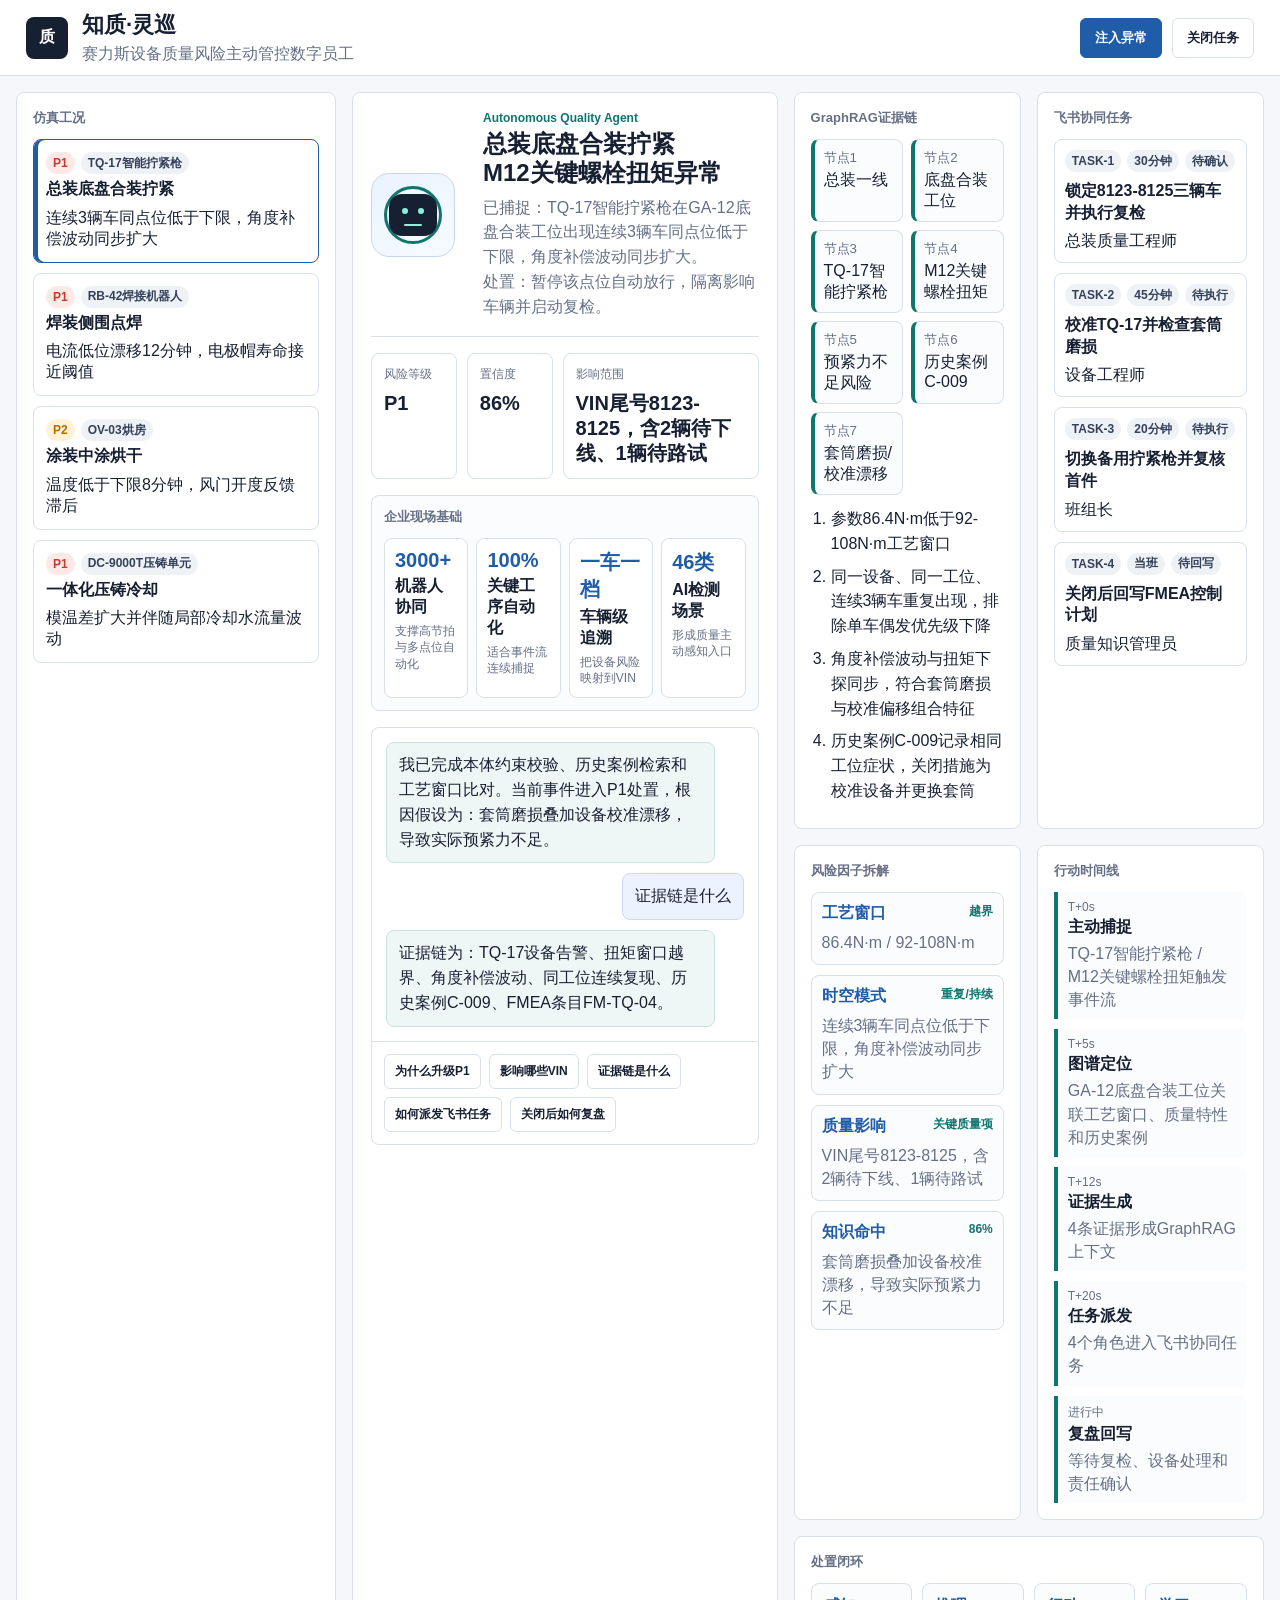
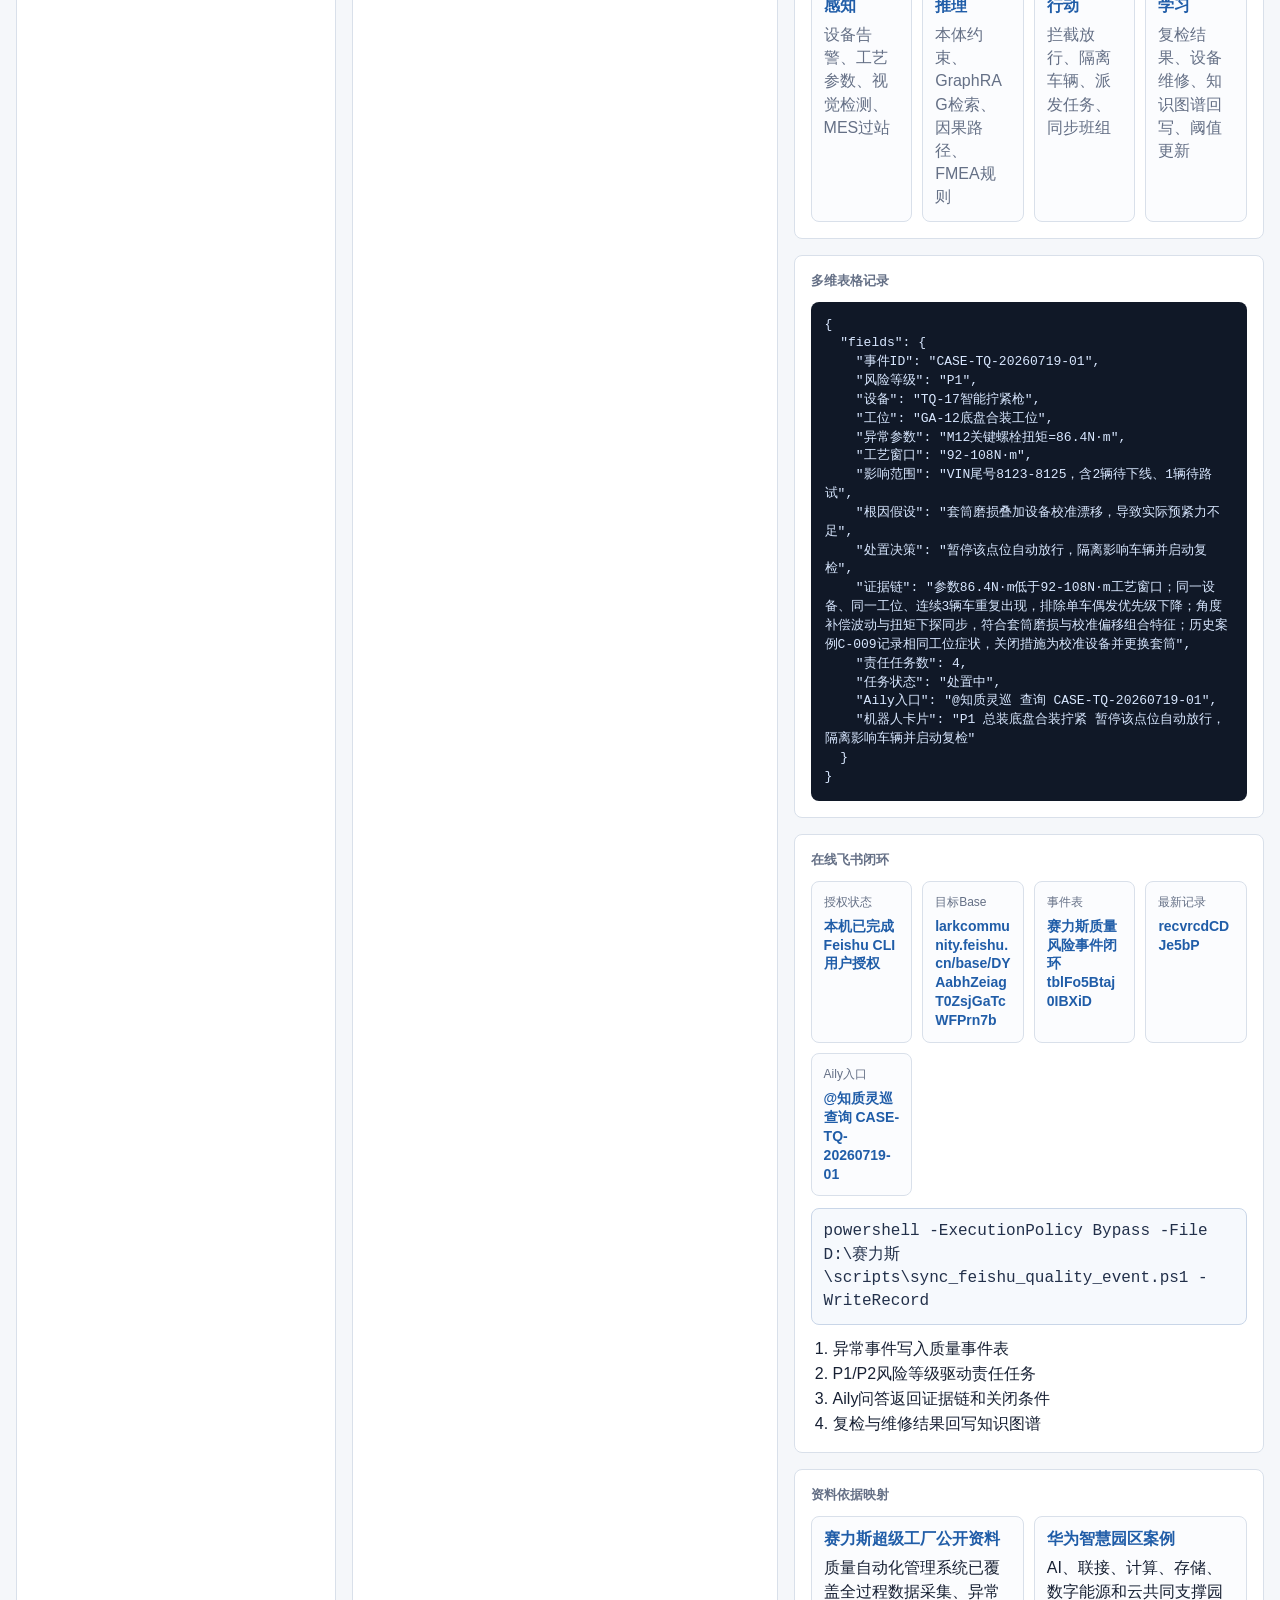
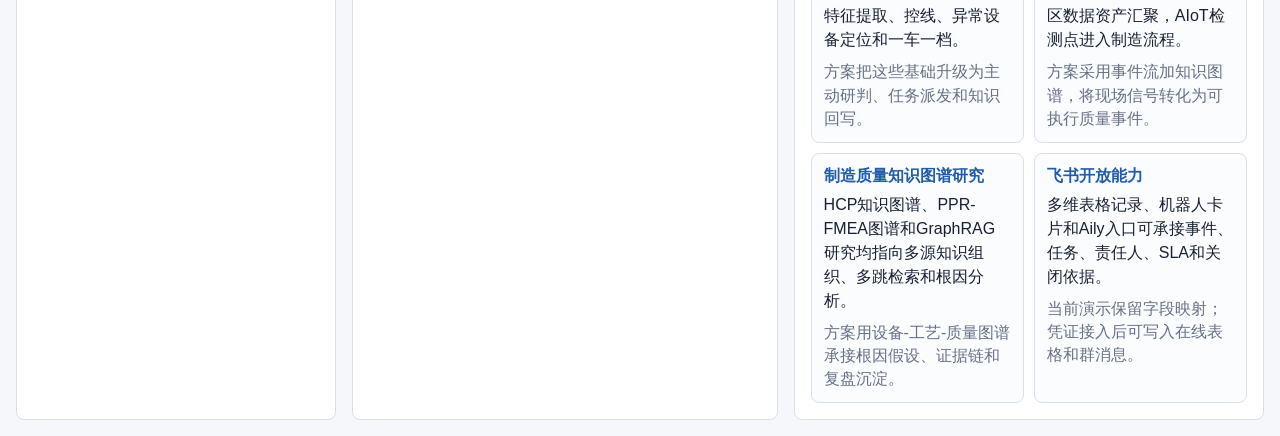
==== app/index.html @ 4949ce9c "Add live Feishu quality event sync" ====
<!doctype html>
<html lang="zh-CN">
<head>
  <meta charset="utf-8" />
  <meta name="viewport" content="width=device-width, initial-scale=1" />
  <title>知质·灵巡｜赛力斯质量风险主动管控工作台</title>
  <link rel="stylesheet" href="styles.css" />
</head>
<body>
  <header class="topbar">
    <div class="brand">
      <div class="mark">质</div>
      <div>
        <h1>知质·灵巡</h1>
        <p>赛力斯设备质量风险主动管控数字员工</p>
      </div>
    </div>
    <div class="top-actions">
      <button id="injectBtn" class="primary">注入异常</button>
      <button id="resolveBtn">关闭任务</button>
    </div>
  </header>

  <main class="workspace">
    <aside class="rail">
      <div class="section-title">仿真工况</div>
      <div id="scenarioList" class="scenario-list"></div>
    </aside>

    <section class="hero-panel">
      <div class="employee-card">
        <div class="avatar" aria-hidden="true">
          <div class="avatar-ring"></div>
          <div class="avatar-face">
            <span></span><span></span>
            <i></i>
          </div>
        </div>
        <div>
          <div class="eyebrow">Autonomous Quality Agent</div>
          <h2 id="caseTitle"></h2>
          <p id="caseSummary"></p>
        </div>
      </div>

      <div class="status-grid">
        <article>
          <span>风险等级</span>
          <strong id="riskLevel"></strong>
        </article>
        <article>
          <span>置信度</span>
          <strong id="confidence"></strong>
        </article>
        <article>
          <span>影响范围</span>
          <strong id="scope"></strong>
        </article>
      </div>

      <div class="factory-context">
        <div class="section-title">企业现场基础</div>
        <div id="factoryFacts" class="metric-strip"></div>
      </div>

      <div class="chat-panel">
        <div id="dialogue" class="dialogue"></div>
        <div id="quickQuestions" class="quick-questions"></div>
      </div>
    </section>

    <section class="analysis-grid">
      <div class="panel">
        <div class="section-title">GraphRAG证据链</div>
        <div id="kgPath" class="kg-path"></div>
        <ol id="evidenceList" class="evidence-list"></ol>
      </div>

      <div class="panel">
        <div class="section-title">飞书协同任务</div>
        <div id="taskBoard" class="task-board"></div>
      </div>

      <div class="panel">
        <div class="section-title">风险因子拆解</div>
        <div id="riskFactors" class="factor-grid"></div>
      </div>

      <div class="panel">
        <div class="section-title">行动时间线</div>
        <div id="actionTimeline" class="timeline"></div>
      </div>

      <div class="panel wide">
        <div class="section-title">处置闭环</div>
        <div class="loop">
          <div><b>感知</b><span>设备告警、工艺参数、视觉检测、MES过站</span></div>
          <div><b>推理</b><span>本体约束、GraphRAG检索、因果路径、FMEA规则</span></div>
          <div><b>行动</b><span>拦截放行、隔离车辆、派发任务、同步班组</span></div>
          <div><b>学习</b><span>复检结果、设备维修、知识图谱回写、阈值更新</span></div>
        </div>
      </div>

      <div class="panel wide">
        <div class="section-title">多维表格记录</div>
        <pre id="bitableRecord"></pre>
      </div>

      <div class="panel wide">
        <div class="section-title">在线飞书闭环</div>
        <div id="feishuLive" class="feishu-live"></div>
      </div>

      <div class="panel wide">
        <div class="section-title">资料依据映射</div>
        <div id="sourceSupport" class="source-support"></div>
      </div>
    </section>
  </main>

  <script src="app.js"></script>
</body>
</html>
---- app/styles.css ----
:root {
  color-scheme: light;
  --bg: #f5f7fa;
  --ink: #172033;
  --muted: #657086;
  --line: #d9e0ea;
  --panel: #ffffff;
  --red: #c73a31;
  --amber: #b66b00;
  --green: #197a50;
  --blue: #205da8;
  --teal: #0f766e;
}

* { box-sizing: border-box; }
html, body { overflow-x: hidden; }
body {
  margin: 0;
  font-family: "Microsoft YaHei", "Segoe UI", Arial, sans-serif;
  background: var(--bg);
  color: var(--ink);
}

.topbar {
  height: 76px;
  display: flex;
  align-items: center;
  justify-content: space-between;
  padding: 0 26px;
  background: #ffffff;
  border-bottom: 1px solid var(--line);
}

.brand { display: flex; align-items: center; gap: 14px; }
.mark {
  width: 42px; height: 42px; border-radius: 8px;
  display: grid; place-items: center;
  background: var(--ink); color: #fff; font-weight: 800;
}
h1, h2, p { margin: 0; }
h1, h2, strong, p, span, pre { overflow-wrap: anywhere; }
h1 { font-size: 22px; }
.brand p { color: var(--muted); margin-top: 4px; }
.top-actions { display: flex; gap: 10px; }
button {
  border: 1px solid var(--line);
  background: #fff;
  color: var(--ink);
  border-radius: 6px;
  padding: 10px 14px;
  cursor: pointer;
  font-weight: 700;
}
button.primary { background: var(--blue); color: #fff; border-color: var(--blue); }

.workspace {
  min-width: 0;
  min-height: calc(100vh - 76px);
  display: grid;
  grid-template-columns: 320px minmax(420px, 0.95fr) minmax(440px, 1.05fr);
  gap: 16px;
  padding: 16px;
}

.rail, .hero-panel, .panel {
  min-width: 0;
  background: var(--panel);
  border: 1px solid var(--line);
  border-radius: 8px;
}
.rail { padding: 16px; overflow: auto; }
.section-title {
  font-size: 13px;
  color: var(--muted);
  letter-spacing: 0;
  font-weight: 800;
  margin-bottom: 12px;
}

.scenario-list { display: grid; gap: 10px; }
.scenario {
  border: 1px solid var(--line);
  border-radius: 8px;
  padding: 12px;
  background: #fff;
  cursor: pointer;
}
.scenario.active { border-color: var(--blue); box-shadow: inset 4px 0 0 var(--blue); }
.scenario strong { display: block; margin: 4px 0 8px; line-height: 1.35; }
.meta { display: flex; gap: 6px; flex-wrap: wrap; }
.tag {
  display: inline-flex; align-items: center; min-height: 22px;
  padding: 2px 7px; border-radius: 999px;
  background: #eef2f7; color: #34415a; font-size: 12px; font-weight: 700;
}
.tag.P1 { background: #ffe9e6; color: var(--red); }
.tag.P2 { background: #fff2d8; color: var(--amber); }
.tag.P3 { background: #e7f5ef; color: var(--green); }

.hero-panel { padding: 18px; display: flex; flex-direction: column; gap: 16px; }
.employee-card {
  display: grid;
  grid-template-columns: 96px 1fr;
  gap: 16px;
  align-items: center;
  padding-bottom: 16px;
  border-bottom: 1px solid var(--line);
}
.avatar {
  width: 84px; height: 84px; border-radius: 18px;
  background: linear-gradient(145deg, #e9f3ff, #f7fbff);
  display: grid; place-items: center; position: relative;
  border: 1px solid #c6d7ed;
}
.avatar-ring {
  position: absolute; width: 58px; height: 58px;
  border: 3px solid var(--teal); border-radius: 50%;
}
.avatar-face {
  width: 48px; height: 42px; border-radius: 13px;
  background: var(--ink); position: relative;
}
.avatar-face span {
  position: absolute; top: 14px; width: 6px; height: 6px;
  background: #8ff1dd; border-radius: 50%;
}
.avatar-face span:first-child { left: 13px; }
.avatar-face span:nth-child(2) { right: 13px; }
.avatar-face i {
  position: absolute; left: 15px; right: 15px; bottom: 10px;
  height: 2px; background: #8ff1dd; border-radius: 999px;
}
.eyebrow { color: var(--teal); font-weight: 800; font-size: 12px; margin-bottom: 5px; }
.employee-card h2 { font-size: 24px; line-height: 1.2; margin-bottom: 8px; }
#caseTitle span { display: block; }
#caseSummary span { display: block; }
.employee-card p { color: var(--muted); line-height: 1.55; }

.status-grid { display: grid; grid-template-columns: 0.7fr 0.7fr 1.6fr; gap: 10px; }
.status-grid article {
  border: 1px solid var(--line); border-radius: 8px; padding: 12px;
  min-height: 78px;
}
.status-grid span { display: block; color: var(--muted); font-size: 12px; margin-bottom: 8px; }
.status-grid strong { font-size: 20px; line-height: 1.25; }

.factory-context { border: 1px solid var(--line); border-radius: 8px; padding: 12px; background: #fbfcfe; }
.metric-strip { display: grid; grid-template-columns: repeat(4, 1fr); gap: 8px; }
.metric-strip article { border: 1px solid var(--line); border-radius: 8px; padding: 10px; background: #fff; min-height: 92px; }
.metric-strip strong { display: block; font-size: 20px; color: var(--blue); margin-bottom: 4px; }
.metric-strip span { display: block; font-weight: 800; margin-bottom: 5px; }
.metric-strip p { color: var(--muted); line-height: 1.4; font-size: 12px; }

.chat-panel { border: 1px solid var(--line); border-radius: 8px; min-height: 320px; display: flex; flex-direction: column; }
.dialogue { padding: 14px; display: grid; gap: 10px; overflow: auto; flex: 1; align-content: start; }
.bubble { max-width: 92%; padding: 10px 12px; border-radius: 8px; line-height: 1.55; }
.bubble.agent { background: #eef7f5; border: 1px solid #c9e4de; }
.bubble.user { background: #edf2ff; border: 1px solid #ccd8ff; justify-self: end; }
.quick-questions { display: flex; gap: 8px; flex-wrap: wrap; padding: 12px; border-top: 1px solid var(--line); }
.quick-questions button { padding: 8px 10px; font-size: 12px; }

.analysis-grid { display: grid; grid-template-columns: 1fr 1fr; gap: 16px; overflow: auto; }
.panel { padding: 16px; min-height: 220px; }
.panel.wide { grid-column: span 2; min-height: 160px; }
.kg-path { display: grid; grid-template-columns: repeat(2, minmax(0, 1fr)); gap: 8px; margin-bottom: 12px; }
.node { border: 1px solid var(--line); border-left: 4px solid var(--teal); border-radius: 8px; padding: 9px; background: #fbfcfe; }
.node small { display: block; color: var(--muted); margin-bottom: 3px; }
.evidence-list { padding-left: 20px; line-height: 1.55; margin: 0; }
.evidence-list li { margin-bottom: 8px; }
.task-board { display: grid; gap: 10px; }
.task {
  border: 1px solid var(--line); border-radius: 8px; padding: 10px;
  display: grid; gap: 8px;
}
.task strong { line-height: 1.35; }
.factor-grid { display: grid; gap: 10px; }
.factor-grid article { border: 1px solid var(--line); border-radius: 8px; padding: 10px; background: #fbfcfe; }
.factor-grid article div { display: flex; justify-content: space-between; gap: 8px; margin-bottom: 7px; }
.factor-grid b { color: var(--blue); }
.factor-grid span { color: var(--teal); font-weight: 800; font-size: 12px; white-space: nowrap; }
.factor-grid p { color: var(--muted); line-height: 1.45; }
.timeline { display: grid; gap: 10px; }
.timeline div { border-left: 4px solid var(--teal); padding: 8px 10px; background: #fbfcfe; border-radius: 0 8px 8px 0; }
.timeline time { display: block; color: var(--muted); font-size: 12px; margin-bottom: 3px; }
.timeline strong { display: block; margin-bottom: 4px; }
.timeline span { color: var(--muted); line-height: 1.45; }
.source-support { display: grid; grid-template-columns: repeat(2, minmax(0, 1fr)); gap: 10px; }
.source-support article { border: 1px solid var(--line); border-radius: 8px; padding: 12px; background: #fbfcfe; }
.source-support strong { display: block; color: var(--blue); margin-bottom: 6px; }
.source-support p { color: var(--ink); line-height: 1.5; margin-bottom: 8px; }
.source-support span { color: var(--muted); line-height: 1.45; }
.feishu-live { display: grid; gap: 12px; }
.live-grid { display: grid; grid-template-columns: repeat(4, minmax(0, 1fr)); gap: 10px; }
.live-grid article { border: 1px solid var(--line); border-radius: 8px; padding: 12px; background: #fbfcfe; min-height: 86px; }
.live-grid span { display: block; color: var(--muted); font-size: 12px; margin-bottom: 6px; }
.live-grid strong { display: block; color: var(--blue); line-height: 1.35; font-size: 14px; }
.live-command {
  border: 1px solid #c9d6e8;
  background: #f6f9fd;
  color: #22304a;
  border-radius: 8px;
  padding: 11px 12px;
  font-family: Consolas, "Courier New", monospace;
  line-height: 1.45;
  overflow-wrap: anywhere;
}
.live-flow { margin: 0; padding-left: 22px; line-height: 1.55; }
.loop { display: grid; grid-template-columns: repeat(4, 1fr); gap: 10px; }
.loop div { border: 1px solid var(--line); border-radius: 8px; padding: 12px; background: #fbfcfe; }
.loop b { display: block; margin-bottom: 6px; color: var(--blue); }
.loop span { color: var(--muted); line-height: 1.45; }
pre {
  margin: 0; overflow: auto; white-space: pre-wrap;
  background: #101827; color: #d8e7ff; border-radius: 8px; padding: 14px;
  line-height: 1.45;
}

@media (max-width: 1180px) {
  .workspace { grid-template-columns: 280px 1fr; }
  .analysis-grid { grid-column: span 2; }
}
@media (max-width: 760px) {
  .topbar { height: auto; padding: 14px; align-items: flex-start; gap: 12px; flex-direction: column; }
  .brand, .top-actions, .workspace, .rail, .hero-panel, .analysis-grid, .panel, .scenario, .chat-panel { width: 100%; max-width: 100%; min-width: 0; }
  .top-actions { flex-wrap: wrap; }
  .workspace { min-height: auto; grid-template-columns: minmax(0, 1fr); padding: 10px; }
  .analysis-grid, .panel.wide { grid-column: auto; grid-template-columns: minmax(0, 1fr); }
  .employee-card { grid-template-columns: minmax(0, 1fr); align-items: start; }
  .employee-card h2 { font-size: 21px; line-height: 1.25; word-break: break-all; }
  .employee-card p, .scenario p, .scenario strong, .status-grid strong { word-break: break-all; }
  .avatar { width: 64px; height: 64px; }
  .avatar-ring { width: 46px; height: 46px; }
  .avatar-face { width: 38px; height: 34px; }
  .status-grid, .loop, .kg-path, .metric-strip, .source-support, .live-grid { grid-template-columns: minmax(0, 1fr); }
}
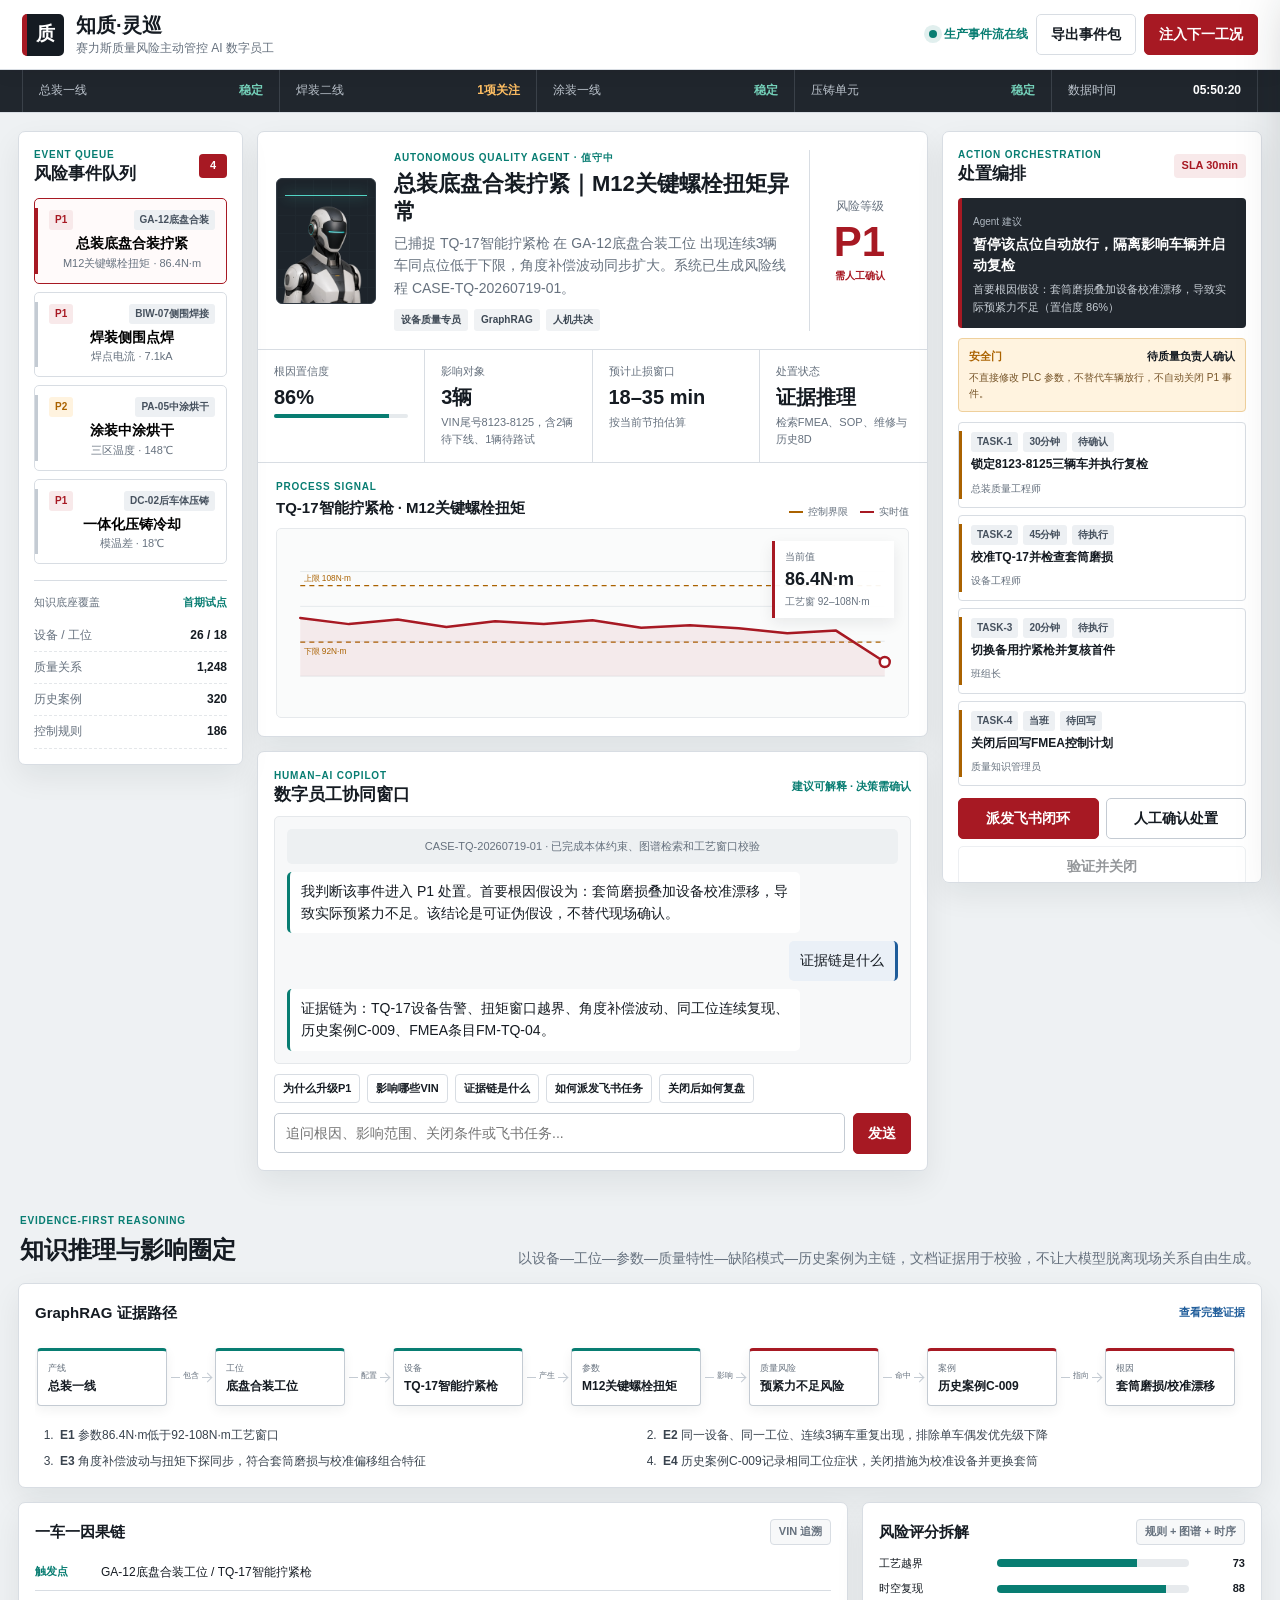
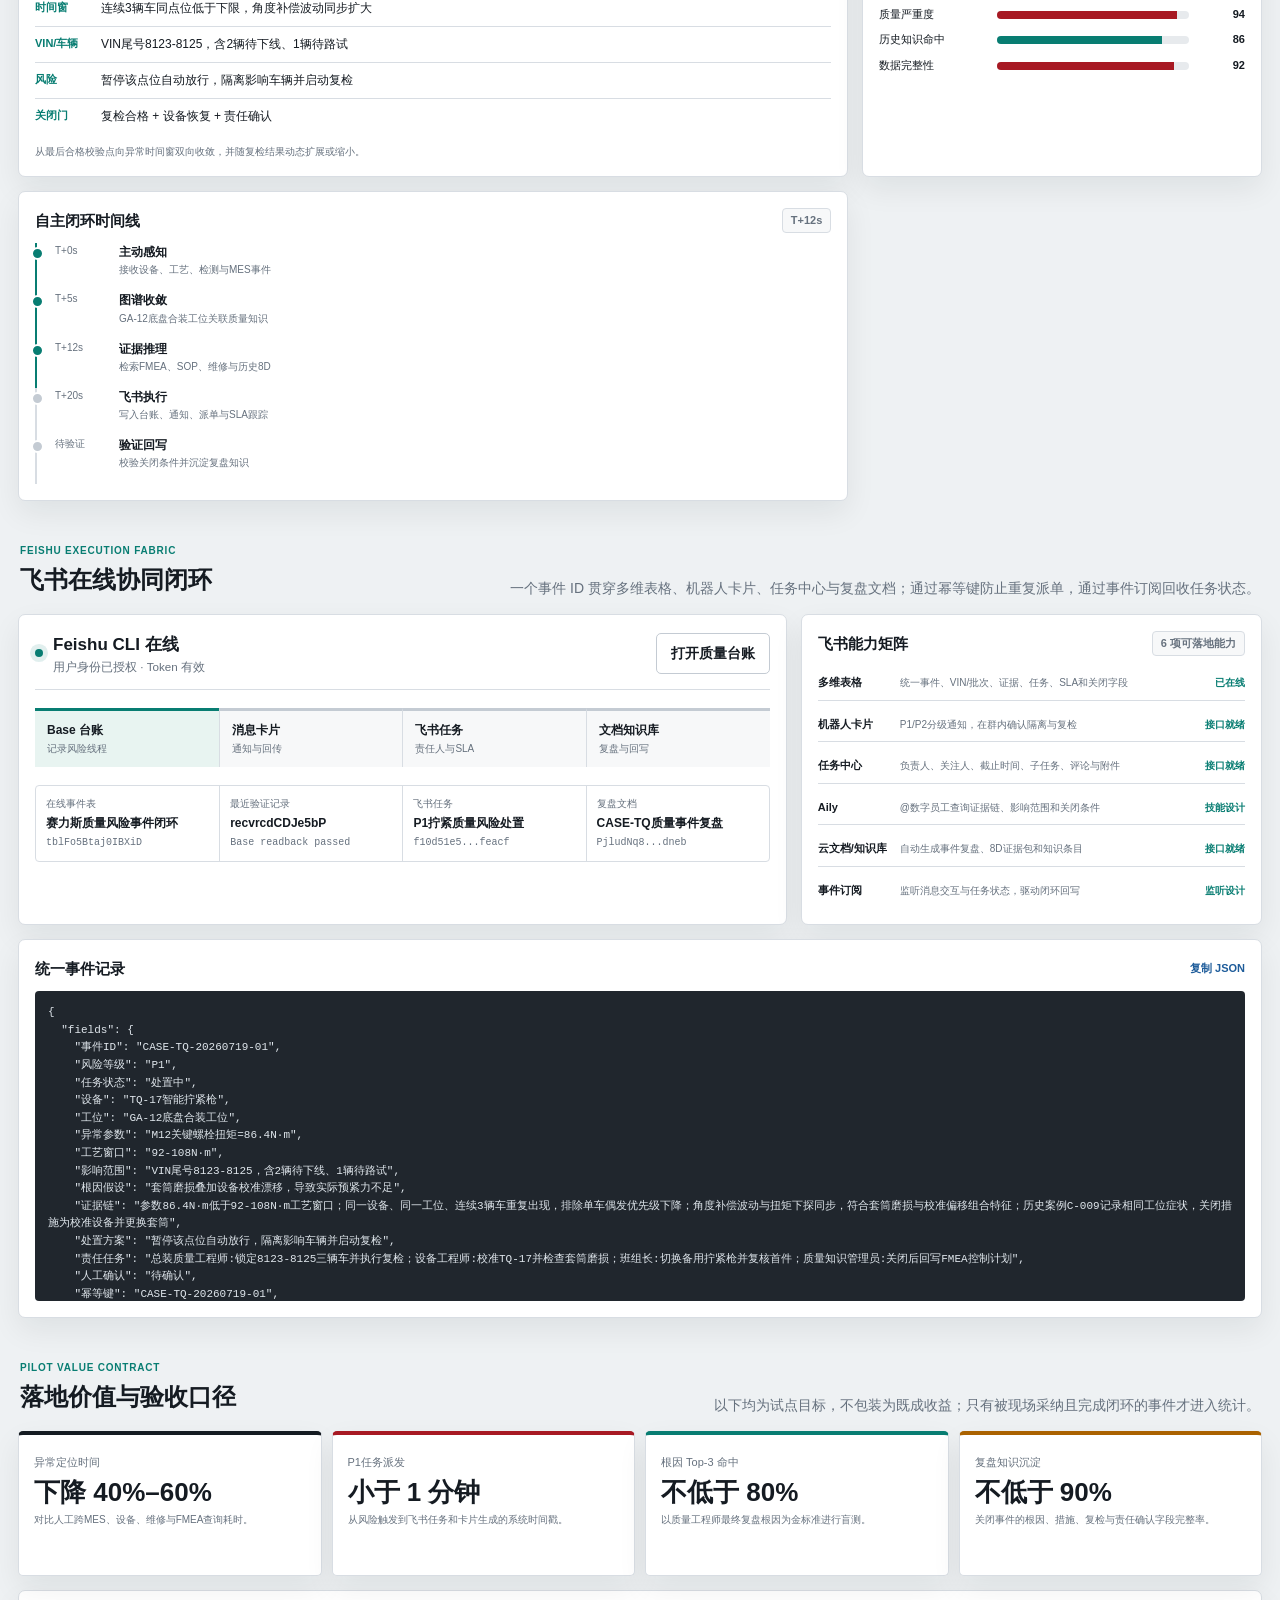
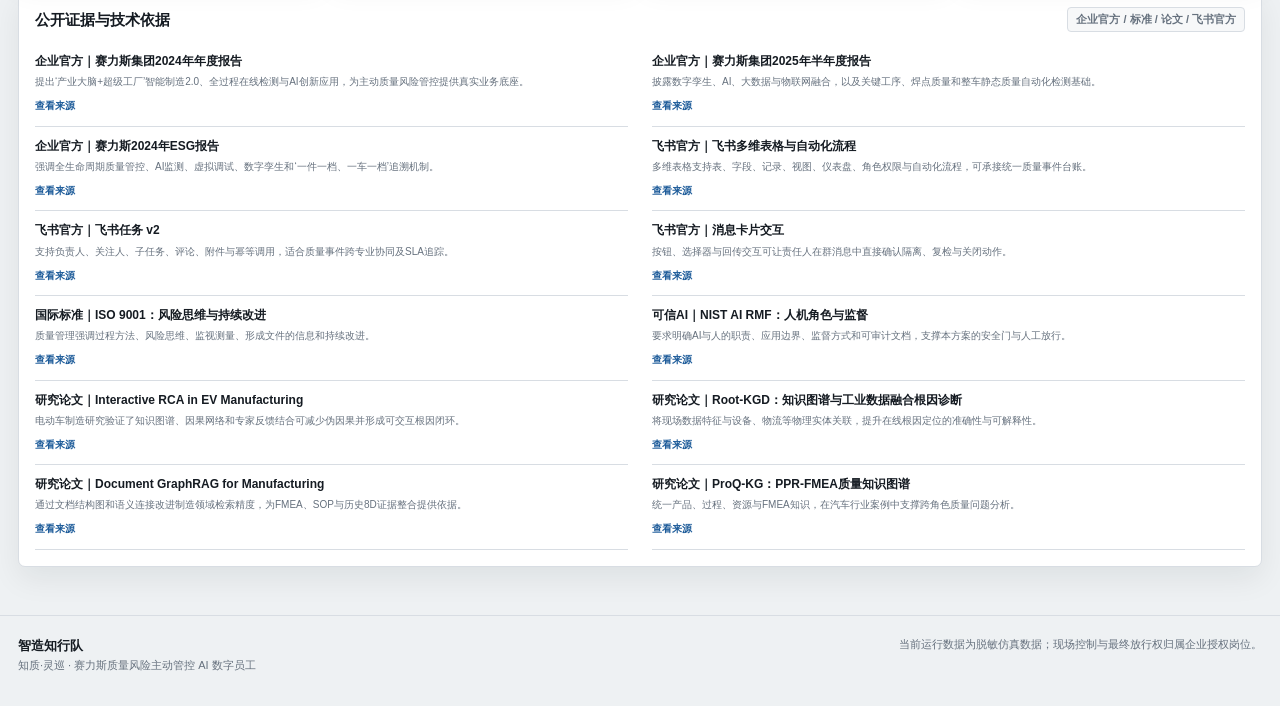
==== commit 72890c5e: "Build final-round quality command center" ====
--- a/app/index.html
+++ b/app/index.html
@@ -3,121 +3,220 @@
 <head>
   <meta charset="utf-8" />
   <meta name="viewport" content="width=device-width, initial-scale=1" />
-  <title>知质·灵巡｜赛力斯质量风险主动管控工作台</title>
+  <meta name="description" content="知质·灵巡，面向赛力斯超级工厂的质量风险主动管控AI数字员工。" />
+  <title>知质·灵巡｜赛力斯质量风险主动管控指挥台</title>
+  <link rel="icon" href="assets/quality-agent.png" />
   <link rel="stylesheet" href="styles.css" />
 </head>
 <body>
   <header class="topbar">
-    <div class="brand">
-      <div class="mark">质</div>
-      <div>
-        <h1>知质·灵巡</h1>
-        <p>赛力斯设备质量风险主动管控数字员工</p>
-      </div>
-    </div>
+    <a class="brand" href="#command" aria-label="返回实时管控">
+      <span class="brand-mark">质</span>
+      <span class="brand-copy">
+        <strong>知质·灵巡</strong>
+        <small>赛力斯质量风险主动管控 AI 数字员工</small>
+      </span>
+    </a>
+
+    <nav class="primary-nav" aria-label="工作台导航">
+      <button class="nav-item active" data-target="command">实时管控</button>
+      <button class="nav-item" data-target="reasoning">知识推理</button>
+      <button class="nav-item" data-target="collaboration">飞书协同</button>
+      <button class="nav-item" data-target="value">价值验证</button>
+    </nav>
+
     <div class="top-actions">
-      <button id="injectBtn" class="primary">注入异常</button>
-      <button id="resolveBtn">关闭任务</button>
+      <span class="system-live"><i></i>生产事件流在线</span>
+      <button id="exportBtn" class="ghost-btn">导出事件包</button>
+      <button id="injectBtn" class="primary-btn">注入下一工况</button>
     </div>
   </header>
 
-  <main class="workspace">
-    <aside class="rail">
-      <div class="section-title">仿真工况</div>
-      <div id="scenarioList" class="scenario-list"></div>
-    </aside>
-
-    <section class="hero-panel">
-      <div class="employee-card">
-        <div class="avatar" aria-hidden="true">
-          <div class="avatar-ring"></div>
-          <div class="avatar-face">
-            <span></span><span></span>
-            <i></i>
-          </div>
-        </div>
-        <div>
-          <div class="eyebrow">Autonomous Quality Agent</div>
-          <h2 id="caseTitle"></h2>
-          <p id="caseSummary"></p>
-        </div>
-      </div>
-
-      <div class="status-grid">
-        <article>
-          <span>风险等级</span>
-          <strong id="riskLevel"></strong>
-        </article>
-        <article>
-          <span>置信度</span>
-          <strong id="confidence"></strong>
-        </article>
-        <article>
-          <span>影响范围</span>
-          <strong id="scope"></strong>
-        </article>
-      </div>
-
-      <div class="factory-context">
-        <div class="section-title">企业现场基础</div>
-        <div id="factoryFacts" class="metric-strip"></div>
-      </div>
-
-      <div class="chat-panel">
-        <div id="dialogue" class="dialogue"></div>
-        <div id="quickQuestions" class="quick-questions"></div>
-      </div>
-    </section>
-
-    <section class="analysis-grid">
-      <div class="panel">
-        <div class="section-title">GraphRAG证据链</div>
-        <div id="kgPath" class="kg-path"></div>
-        <ol id="evidenceList" class="evidence-list"></ol>
-      </div>
-
-      <div class="panel">
-        <div class="section-title">飞书协同任务</div>
+  <section class="plant-strip" aria-label="工厂实时态势">
+    <div><span>总装一线</span><b class="normal">稳定</b></div>
+    <div><span>焊装二线</span><b class="watch">1项关注</b></div>
+    <div><span>涂装一线</span><b class="normal">稳定</b></div>
+    <div><span>压铸单元</span><b class="normal">稳定</b></div>
+    <div class="clock"><span>数据时间</span><b id="liveClock">--:--:--</b></div>
+  </section>
+
+  <main>
+    <section id="command" class="command-layout anchor-section">
+      <aside class="scenario-rail panel-shell">
+        <div class="panel-heading">
+          <div><span class="kicker">EVENT QUEUE</span><h2>风险事件队列</h2></div>
+          <span id="eventCount" class="count-badge">4</span>
+        </div>
+        <div id="scenarioList" class="scenario-list"></div>
+        <div class="coverage-block">
+          <div class="coverage-head"><span>知识底座覆盖</span><b>首期试点</b></div>
+          <div class="coverage-row"><span>设备 / 工位</span><strong>26 / 18</strong></div>
+          <div class="coverage-row"><span>质量关系</span><strong>1,248</strong></div>
+          <div class="coverage-row"><span>历史案例</span><strong>320</strong></div>
+          <div class="coverage-row"><span>控制规则</span><strong>186</strong></div>
+        </div>
+      </aside>
+
+      <section class="incident-column">
+        <article class="incident-focus panel-shell">
+          <div class="agent-identity">
+            <div class="agent-portrait">
+              <img src="assets/quality-agent.png" alt="知质·灵巡数字员工形象" />
+              <span class="agent-scan"></span>
+            </div>
+            <div class="agent-copy">
+              <span class="kicker">AUTONOMOUS QUALITY AGENT · 值守中</span>
+              <h1 id="caseTitle">质量风险研判中</h1>
+              <p id="caseSummary"></p>
+              <div class="identity-tags">
+                <span>设备质量专员</span><span>GraphRAG</span><span>人机共决</span>
+              </div>
+            </div>
+            <div id="riskSeal" class="risk-seal"><small>风险等级</small><b>P1</b><span>需人工确认</span></div>
+          </div>
+
+          <div class="incident-kpis">
+            <div><span>根因置信度</span><strong id="confidence">--</strong><i><em id="confidenceBar"></em></i></div>
+            <div><span>影响对象</span><strong id="scopeCount">--</strong><small id="scopeDetail"></small></div>
+            <div><span>预计止损窗口</span><strong id="containmentWindow">--</strong><small>按当前节拍估算</small></div>
+            <div><span>处置状态</span><strong id="phaseLabel">感知中</strong><small id="phaseDetail">等待事件编排</small></div>
+          </div>
+
+          <div class="signal-console">
+            <div class="signal-heading">
+              <div><span class="kicker">PROCESS SIGNAL</span><h3 id="signalTitle">工艺参数实时窗</h3></div>
+              <div class="legend"><span class="limit">控制界限</span><span class="actual">实时值</span></div>
+            </div>
+            <div class="chart-wrap">
+              <svg id="trendChart" viewBox="0 0 760 180" role="img" aria-label="工艺参数趋势图"></svg>
+              <div class="chart-value"><span>当前值</span><strong id="signalValue">--</strong><small id="signalRange">--</small></div>
+            </div>
+          </div>
+        </article>
+
+        <article class="conversation panel-shell">
+          <div class="panel-heading compact">
+            <div><span class="kicker">HUMAN–AI COPILOT</span><h2>数字员工协同窗口</h2></div>
+            <span class="trust-boundary">建议可解释 · 决策需确认</span>
+          </div>
+          <div id="dialogue" class="dialogue" aria-live="polite"></div>
+          <div id="quickQuestions" class="quick-questions"></div>
+          <form id="askForm" class="ask-form">
+            <input id="askInput" type="text" maxlength="120" placeholder="追问根因、影响范围、关闭条件或飞书任务..." aria-label="向数字员工提问" />
+            <button type="submit" class="primary-btn">发送</button>
+          </form>
+        </article>
+      </section>
+
+      <aside class="action-column panel-shell">
+        <div class="panel-heading">
+          <div><span class="kicker">ACTION ORCHESTRATION</span><h2>处置编排</h2></div>
+          <span id="slaBadge" class="sla-badge">SLA 30min</span>
+        </div>
+        <div class="decision-brief">
+          <span>Agent 建议</span>
+          <strong id="decisionText"></strong>
+          <p id="rootCauseText"></p>
+        </div>
+        <div class="approval-gate">
+          <div><span>安全门</span><b id="gateStatus">待质量负责人确认</b></div>
+          <p>不直接修改 PLC 参数，不替代车辆放行，不自动关闭 P1 事件。</p>
+        </div>
         <div id="taskBoard" class="task-board"></div>
-      </div>
-
-      <div class="panel">
-        <div class="section-title">风险因子拆解</div>
-        <div id="riskFactors" class="factor-grid"></div>
-      </div>
-
-      <div class="panel">
-        <div class="section-title">行动时间线</div>
-        <div id="actionTimeline" class="timeline"></div>
-      </div>
-
-      <div class="panel wide">
-        <div class="section-title">处置闭环</div>
-        <div class="loop">
-          <div><b>感知</b><span>设备告警、工艺参数、视觉检测、MES过站</span></div>
-          <div><b>推理</b><span>本体约束、GraphRAG检索、因果路径、FMEA规则</span></div>
-          <div><b>行动</b><span>拦截放行、隔离车辆、派发任务、同步班组</span></div>
-          <div><b>学习</b><span>复检结果、设备维修、知识图谱回写、阈值更新</span></div>
-        </div>
-      </div>
-
-      <div class="panel wide">
-        <div class="section-title">多维表格记录</div>
-        <pre id="bitableRecord"></pre>
-      </div>
-
-      <div class="panel wide">
-        <div class="section-title">在线飞书闭环</div>
-        <div id="feishuLive" class="feishu-live"></div>
-      </div>
-
-      <div class="panel wide">
-        <div class="section-title">资料依据映射</div>
+        <div class="action-buttons">
+          <button id="dispatchBtn" class="primary-btn">派发飞书闭环</button>
+          <button id="confirmBtn" class="secondary-btn">人工确认处置</button>
+          <button id="resolveBtn" class="ghost-btn" disabled>验证并关闭</button>
+        </div>
+        <div id="actionLog" class="action-log"></div>
+      </aside>
+    </section>
+
+    <section id="reasoning" class="intelligence-section anchor-section">
+      <div class="section-intro">
+        <div><span class="kicker">EVIDENCE-FIRST REASONING</span><h2>知识推理与影响圈定</h2></div>
+        <p>以设备—工位—参数—质量特性—缺陷模式—历史案例为主链，文档证据用于校验，不让大模型脱离现场关系自由生成。</p>
+      </div>
+
+      <div class="intelligence-grid">
+        <article class="knowledge-panel panel-shell">
+          <div class="panel-heading compact"><h3>GraphRAG 证据路径</h3><button id="evidenceDrawerBtn" class="text-btn">查看完整证据</button></div>
+          <div id="kgPath" class="kg-network"></div>
+          <ol id="evidenceList" class="evidence-list"></ol>
+        </article>
+
+        <article class="impact-panel panel-shell">
+          <div class="panel-heading compact"><h3>一车一因果链</h3><span id="impactMode" class="mini-badge">VIN 追溯</span></div>
+          <div id="impactChain" class="impact-chain"></div>
+          <p class="panel-note">从最后合格校验点向异常时间窗双向收敛，并随复检结果动态扩展或缩小。</p>
+        </article>
+
+        <article class="factor-panel panel-shell">
+          <div class="panel-heading compact"><h3>风险评分拆解</h3><span class="mini-badge">规则 + 图谱 + 时序</span></div>
+          <div id="riskFactors" class="factor-grid"></div>
+        </article>
+
+        <article class="timeline-panel panel-shell">
+          <div class="panel-heading compact"><h3>自主闭环时间线</h3><span id="elapsedTime" class="mini-badge">T+0s</span></div>
+          <div id="actionTimeline" class="timeline"></div>
+        </article>
+      </div>
+    </section>
+
+    <section id="collaboration" class="collaboration-section anchor-section">
+      <div class="section-intro">
+        <div><span class="kicker">FEISHU EXECUTION FABRIC</span><h2>飞书在线协同闭环</h2></div>
+        <p>一个事件 ID 贯穿多维表格、机器人卡片、任务中心与复盘文档；通过幂等键防止重复派单，通过事件订阅回收任务状态。</p>
+      </div>
+
+      <div class="feishu-grid">
+        <article class="feishu-status panel-shell">
+          <div class="online-hero">
+            <div><span class="online-dot"></span><strong>Feishu CLI 在线</strong><small>用户身份已授权 · Token 有效</small></div>
+            <a id="baseLink" class="secondary-btn" href="https://larkcommunity.feishu.cn/base/DYAabhZeiagT0ZsjGaTcWFPrn7b?table=tblFo5Btaj0IBXiD" target="_blank" rel="noreferrer">打开质量台账</a>
+          </div>
+          <div id="feishuPipeline" class="feishu-pipeline"></div>
+          <div id="liveProof" class="live-proof"></div>
+        </article>
+
+        <article class="capability-panel panel-shell">
+          <div class="panel-heading compact"><h3>飞书能力矩阵</h3><span class="mini-badge">6 项可落地能力</span></div>
+          <div id="capabilityMatrix" class="capability-matrix"></div>
+        </article>
+
+        <article class="record-panel panel-shell">
+          <div class="panel-heading compact"><h3>统一事件记录</h3><button id="copyRecordBtn" class="text-btn">复制 JSON</button></div>
+          <pre id="bitableRecord"></pre>
+        </article>
+      </div>
+    </section>
+
+    <section id="value" class="value-section anchor-section">
+      <div class="section-intro">
+        <div><span class="kicker">PILOT VALUE CONTRACT</span><h2>落地价值与验收口径</h2></div>
+        <p>以下均为试点目标，不包装为既成收益；只有被现场采纳且完成闭环的事件才进入统计。</p>
+      </div>
+      <div id="valueCards" class="value-cards"></div>
+      <div class="sources-panel panel-shell">
+        <div class="panel-heading compact"><h3>公开证据与技术依据</h3><span class="mini-badge">企业官方 / 标准 / 论文 / 飞书官方</span></div>
         <div id="sourceSupport" class="source-support"></div>
       </div>
     </section>
   </main>
 
+  <footer>
+    <div><strong>智造知行队</strong><span>知质·灵巡 · 赛力斯质量风险主动管控 AI 数字员工</span></div>
+    <span>当前运行数据为脱敏仿真数据；现场控制与最终放行权归属企业授权岗位。</span>
+  </footer>
+
+  <div id="drawerBackdrop" class="drawer-backdrop" hidden></div>
+  <aside id="evidenceDrawer" class="evidence-drawer" aria-hidden="true">
+    <div class="drawer-head"><div><span class="kicker">EVIDENCE PACKAGE</span><h2>完整证据包</h2></div><button id="drawerCloseBtn" class="close-btn" aria-label="关闭">×</button></div>
+    <div id="drawerContent" class="drawer-content"></div>
+  </aside>
+  <div id="toast" class="toast" role="status" aria-live="polite"></div>
+
   <script src="app.js"></script>
+  <script src="dashboard.js"></script>
 </body>
 </html>
--- a/app/styles.css
+++ b/app/styles.css
@@ -1,235 +1,390 @@
 :root {
-  color-scheme: light;
-  --bg: #f5f7fa;
-  --ink: #172033;
-  --muted: #657086;
-  --line: #d9e0ea;
-  --panel: #ffffff;
-  --red: #c73a31;
-  --amber: #b66b00;
-  --green: #197a50;
-  --blue: #205da8;
-  --teal: #0f766e;
+  --ink: #151b22;
+  --muted: #66717e;
+  --line: #d8dde3;
+  --line-strong: #c4cbd3;
+  --canvas: #eef1f3;
+  --surface: #ffffff;
+  --surface-soft: #f7f8f9;
+  --red: #a71923;
+  --red-soft: #f8e9ea;
+  --teal: #087d72;
+  --teal-soft: #e8f4f1;
+  --amber: #aa6200;
+  --amber-soft: #fff3df;
+  --blue: #1e5c9a;
+  --shadow: 0 12px 30px rgba(21, 27, 34, 0.07);
+  --radius: 7px;
 }
 
 * { box-sizing: border-box; }
-html, body { overflow-x: hidden; }
+html { scroll-behavior: smooth; }
 body {
   margin: 0;
-  font-family: "Microsoft YaHei", "Segoe UI", Arial, sans-serif;
-  background: var(--bg);
   color: var(--ink);
-}
+  background: var(--canvas);
+  font-family: "Microsoft YaHei", "PingFang SC", "Noto Sans CJK SC", Arial, sans-serif;
+  font-size: 14px;
+  line-height: 1.6;
+  letter-spacing: 0;
+}
+button, input { font: inherit; }
+button, a { -webkit-tap-highlight-color: transparent; }
+button { cursor: pointer; }
+a { color: inherit; text-decoration: none; }
 
 .topbar {
-  height: 76px;
-  display: flex;
+  position: sticky;
+  top: 0;
+  z-index: 50;
+  min-height: 70px;
+  display: grid;
+  grid-template-columns: minmax(260px, 1fr) auto minmax(310px, 1fr);
   align-items: center;
-  justify-content: space-between;
-  padding: 0 26px;
-  background: #ffffff;
+  gap: 20px;
+  padding: 10px 22px;
+  background: rgba(255, 255, 255, 0.97);
   border-bottom: 1px solid var(--line);
-}
-
-.brand { display: flex; align-items: center; gap: 14px; }
-.mark {
-  width: 42px; height: 42px; border-radius: 8px;
-  display: grid; place-items: center;
-  background: var(--ink); color: #fff; font-weight: 800;
-}
-h1, h2, p { margin: 0; }
-h1, h2, strong, p, span, pre { overflow-wrap: anywhere; }
-h1 { font-size: 22px; }
-.brand p { color: var(--muted); margin-top: 4px; }
-.top-actions { display: flex; gap: 10px; }
-button {
-  border: 1px solid var(--line);
-  background: #fff;
-  color: var(--ink);
-  border-radius: 6px;
-  padding: 10px 14px;
-  cursor: pointer;
-  font-weight: 700;
-}
-button.primary { background: var(--blue); color: #fff; border-color: var(--blue); }
-
-.workspace {
-  min-width: 0;
-  min-height: calc(100vh - 76px);
-  display: grid;
-  grid-template-columns: 320px minmax(420px, 0.95fr) minmax(440px, 1.05fr);
-  gap: 16px;
-  padding: 16px;
-}
-
-.rail, .hero-panel, .panel {
-  min-width: 0;
-  background: var(--panel);
-  border: 1px solid var(--line);
-  border-radius: 8px;
-}
-.rail { padding: 16px; overflow: auto; }
-.section-title {
-  font-size: 13px;
-  color: var(--muted);
-  letter-spacing: 0;
-  font-weight: 800;
-  margin-bottom: 12px;
-}
-
-.scenario-list { display: grid; gap: 10px; }
+  box-shadow: 0 4px 18px rgba(21, 27, 34, 0.05);
+}
+.brand { display: inline-flex; align-items: center; gap: 12px; width: fit-content; }
+.brand-mark {
+  width: 42px; height: 42px; display: grid; place-items: center;
+  color: #fff; background: var(--ink); border-left: 5px solid var(--red);
+  border-radius: 5px; font-size: 19px; font-weight: 800;
+}
+.brand-copy { display: grid; line-height: 1.3; }
+.brand-copy strong { font-size: 20px; }
+.brand-copy small { color: var(--muted); font-size: 12px; margin-top: 3px; }
+.primary-nav { display: flex; align-items: center; gap: 4px; }
+.nav-item {
+  border: 0; background: transparent; color: var(--muted); padding: 10px 12px;
+  border-bottom: 2px solid transparent; font-size: 13px; font-weight: 700;
+}
+.nav-item:hover, .nav-item.active { color: var(--ink); border-bottom-color: var(--red); }
+.top-actions { justify-self: end; display: flex; align-items: center; gap: 8px; }
+.system-live { display: inline-flex; align-items: center; gap: 7px; color: var(--teal); font-size: 12px; font-weight: 700; white-space: nowrap; }
+.system-live i, .online-dot {
+  width: 8px; height: 8px; border-radius: 50%; background: var(--teal);
+  box-shadow: 0 0 0 5px rgba(8, 125, 114, 0.12); animation: pulse 1.8s ease-in-out infinite;
+}
+.primary-btn, .secondary-btn, .ghost-btn {
+  min-height: 38px; padding: 8px 14px; border-radius: 5px; font-weight: 700; border: 1px solid transparent;
+}
+.primary-btn { color: #fff; background: var(--red); border-color: var(--red); }
+.primary-btn:hover { background: #8f111a; }
+.secondary-btn { color: var(--ink); background: #fff; border-color: var(--line-strong); }
+.secondary-btn:hover, .ghost-btn:hover { border-color: var(--ink); }
+.ghost-btn { color: var(--ink); background: transparent; border-color: var(--line); }
+button:disabled { cursor: not-allowed; opacity: 0.45; }
+
+.plant-strip {
+  display: grid; grid-template-columns: repeat(4, minmax(120px, 1fr)) minmax(150px, .8fr);
+  border-bottom: 1px solid var(--line); background: #20262d; color: #fff; padding: 0 22px;
+}
+.plant-strip > div { min-height: 42px; padding: 9px 16px; display: flex; align-items: center; justify-content: space-between; border-right: 1px solid #3a4149; }
+.plant-strip > div:first-child { border-left: 1px solid #3a4149; }
+.plant-strip span { color: #bcc4cd; font-size: 12px; }
+.plant-strip b { font-size: 12px; }
+.plant-strip .normal { color: #74d0b9; }
+.plant-strip .watch { color: #ffbf63; }
+.plant-strip .clock b { font-variant-numeric: tabular-nums; }
+
+main { max-width: 1800px; margin: 0 auto; padding: 18px; }
+.anchor-section { scroll-margin-top: 84px; }
+.panel-shell { background: var(--surface); border: 1px solid var(--line); border-radius: var(--radius); box-shadow: var(--shadow); }
+.command-layout { display: grid; grid-template-columns: 258px minmax(560px, 1fr) 350px; gap: 14px; align-items: start; }
+.scenario-rail, .action-column { position: sticky; top: 130px; max-height: calc(100vh - 148px); overflow: auto; }
+.scenario-rail { padding: 15px; }
+.incident-column { display: grid; gap: 14px; min-width: 0; }
+.panel-heading { display: flex; align-items: center; justify-content: space-between; gap: 10px; margin-bottom: 13px; }
+.panel-heading.compact { margin-bottom: 10px; }
+.panel-heading h2, .panel-heading h3 { margin: 0; line-height: 1.3; }
+.panel-heading h2 { font-size: 17px; }
+.panel-heading h3 { font-size: 15px; }
+.kicker { display: block; color: var(--teal); font-size: 10px; font-weight: 800; letter-spacing: .08em; }
+.count-badge, .mini-badge, .sla-badge {
+  display: inline-flex; align-items: center; justify-content: center; min-height: 24px; padding: 3px 8px;
+  border-radius: 4px; white-space: nowrap; font-size: 11px; font-weight: 800;
+}
+.count-badge { min-width: 28px; color: #fff; background: var(--red); }
+.mini-badge { color: var(--muted); background: var(--surface-soft); border: 1px solid var(--line); }
+.sla-badge { color: var(--red); background: var(--red-soft); }
+
+.scenario-list { display: grid; gap: 8px; }
 .scenario {
-  border: 1px solid var(--line);
-  border-radius: 8px;
-  padding: 12px;
-  background: #fff;
-  cursor: pointer;
-}
-.scenario.active { border-color: var(--blue); box-shadow: inset 4px 0 0 var(--blue); }
-.scenario strong { display: block; margin: 4px 0 8px; line-height: 1.35; }
-.meta { display: flex; gap: 6px; flex-wrap: wrap; }
-.tag {
-  display: inline-flex; align-items: center; min-height: 22px;
-  padding: 2px 7px; border-radius: 999px;
-  background: #eef2f7; color: #34415a; font-size: 12px; font-weight: 700;
-}
-.tag.P1 { background: #ffe9e6; color: var(--red); }
-.tag.P2 { background: #fff2d8; color: var(--amber); }
-.tag.P3 { background: #e7f5ef; color: var(--green); }
-
-.hero-panel { padding: 18px; display: flex; flex-direction: column; gap: 16px; }
-.employee-card {
-  display: grid;
-  grid-template-columns: 96px 1fr;
-  gap: 16px;
-  align-items: center;
-  padding-bottom: 16px;
-  border-bottom: 1px solid var(--line);
-}
-.avatar {
-  width: 84px; height: 84px; border-radius: 18px;
-  background: linear-gradient(145deg, #e9f3ff, #f7fbff);
-  display: grid; place-items: center; position: relative;
-  border: 1px solid #c6d7ed;
-}
-.avatar-ring {
-  position: absolute; width: 58px; height: 58px;
-  border: 3px solid var(--teal); border-radius: 50%;
-}
-.avatar-face {
-  width: 48px; height: 42px; border-radius: 13px;
-  background: var(--ink); position: relative;
-}
-.avatar-face span {
-  position: absolute; top: 14px; width: 6px; height: 6px;
-  background: #8ff1dd; border-radius: 50%;
-}
-.avatar-face span:first-child { left: 13px; }
-.avatar-face span:nth-child(2) { right: 13px; }
-.avatar-face i {
-  position: absolute; left: 15px; right: 15px; bottom: 10px;
-  height: 2px; background: #8ff1dd; border-radius: 999px;
-}
-.eyebrow { color: var(--teal); font-weight: 800; font-size: 12px; margin-bottom: 5px; }
-.employee-card h2 { font-size: 24px; line-height: 1.2; margin-bottom: 8px; }
-#caseTitle span { display: block; }
-#caseSummary span { display: block; }
-.employee-card p { color: var(--muted); line-height: 1.55; }
-
-.status-grid { display: grid; grid-template-columns: 0.7fr 0.7fr 1.6fr; gap: 10px; }
-.status-grid article {
-  border: 1px solid var(--line); border-radius: 8px; padding: 12px;
-  min-height: 78px;
-}
-.status-grid span { display: block; color: var(--muted); font-size: 12px; margin-bottom: 8px; }
-.status-grid strong { font-size: 20px; line-height: 1.25; }
-
-.factory-context { border: 1px solid var(--line); border-radius: 8px; padding: 12px; background: #fbfcfe; }
-.metric-strip { display: grid; grid-template-columns: repeat(4, 1fr); gap: 8px; }
-.metric-strip article { border: 1px solid var(--line); border-radius: 8px; padding: 10px; background: #fff; min-height: 92px; }
-.metric-strip strong { display: block; font-size: 20px; color: var(--blue); margin-bottom: 4px; }
-.metric-strip span { display: block; font-weight: 800; margin-bottom: 5px; }
-.metric-strip p { color: var(--muted); line-height: 1.4; font-size: 12px; }
-
-.chat-panel { border: 1px solid var(--line); border-radius: 8px; min-height: 320px; display: flex; flex-direction: column; }
-.dialogue { padding: 14px; display: grid; gap: 10px; overflow: auto; flex: 1; align-content: start; }
-.bubble { max-width: 92%; padding: 10px 12px; border-radius: 8px; line-height: 1.55; }
-.bubble.agent { background: #eef7f5; border: 1px solid #c9e4de; }
-.bubble.user { background: #edf2ff; border: 1px solid #ccd8ff; justify-self: end; }
-.quick-questions { display: flex; gap: 8px; flex-wrap: wrap; padding: 12px; border-top: 1px solid var(--line); }
-.quick-questions button { padding: 8px 10px; font-size: 12px; }
-
-.analysis-grid { display: grid; grid-template-columns: 1fr 1fr; gap: 16px; overflow: auto; }
-.panel { padding: 16px; min-height: 220px; }
-.panel.wide { grid-column: span 2; min-height: 160px; }
-.kg-path { display: grid; grid-template-columns: repeat(2, minmax(0, 1fr)); gap: 8px; margin-bottom: 12px; }
-.node { border: 1px solid var(--line); border-left: 4px solid var(--teal); border-radius: 8px; padding: 9px; background: #fbfcfe; }
-.node small { display: block; color: var(--muted); margin-bottom: 3px; }
-.evidence-list { padding-left: 20px; line-height: 1.55; margin: 0; }
-.evidence-list li { margin-bottom: 8px; }
-.task-board { display: grid; gap: 10px; }
-.task {
-  border: 1px solid var(--line); border-radius: 8px; padding: 10px;
-  display: grid; gap: 8px;
-}
-.task strong { line-height: 1.35; }
-.factor-grid { display: grid; gap: 10px; }
-.factor-grid article { border: 1px solid var(--line); border-radius: 8px; padding: 10px; background: #fbfcfe; }
-.factor-grid article div { display: flex; justify-content: space-between; gap: 8px; margin-bottom: 7px; }
-.factor-grid b { color: var(--blue); }
-.factor-grid span { color: var(--teal); font-weight: 800; font-size: 12px; white-space: nowrap; }
-.factor-grid p { color: var(--muted); line-height: 1.45; }
-.timeline { display: grid; gap: 10px; }
-.timeline div { border-left: 4px solid var(--teal); padding: 8px 10px; background: #fbfcfe; border-radius: 0 8px 8px 0; }
-.timeline time { display: block; color: var(--muted); font-size: 12px; margin-bottom: 3px; }
-.timeline strong { display: block; margin-bottom: 4px; }
-.timeline span { color: var(--muted); line-height: 1.45; }
-.source-support { display: grid; grid-template-columns: repeat(2, minmax(0, 1fr)); gap: 10px; }
-.source-support article { border: 1px solid var(--line); border-radius: 8px; padding: 12px; background: #fbfcfe; }
-.source-support strong { display: block; color: var(--blue); margin-bottom: 6px; }
-.source-support p { color: var(--ink); line-height: 1.5; margin-bottom: 8px; }
-.source-support span { color: var(--muted); line-height: 1.45; }
-.feishu-live { display: grid; gap: 12px; }
-.live-grid { display: grid; grid-template-columns: repeat(4, minmax(0, 1fr)); gap: 10px; }
-.live-grid article { border: 1px solid var(--line); border-radius: 8px; padding: 12px; background: #fbfcfe; min-height: 86px; }
-.live-grid span { display: block; color: var(--muted); font-size: 12px; margin-bottom: 6px; }
-.live-grid strong { display: block; color: var(--blue); line-height: 1.35; font-size: 14px; }
-.live-command {
-  border: 1px solid #c9d6e8;
-  background: #f6f9fd;
-  color: #22304a;
-  border-radius: 8px;
-  padding: 11px 12px;
-  font-family: Consolas, "Courier New", monospace;
-  line-height: 1.45;
-  overflow-wrap: anywhere;
-}
-.live-flow { margin: 0; padding-left: 22px; line-height: 1.55; }
-.loop { display: grid; grid-template-columns: repeat(4, 1fr); gap: 10px; }
-.loop div { border: 1px solid var(--line); border-radius: 8px; padding: 12px; background: #fbfcfe; }
-.loop b { display: block; margin-bottom: 6px; color: var(--blue); }
-.loop span { color: var(--muted); line-height: 1.45; }
-pre {
-  margin: 0; overflow: auto; white-space: pre-wrap;
-  background: #101827; color: #d8e7ff; border-radius: 8px; padding: 14px;
-  line-height: 1.45;
-}
-
-@media (max-width: 1180px) {
-  .workspace { grid-template-columns: 280px 1fr; }
-  .analysis-grid { grid-column: span 2; }
-}
-@media (max-width: 760px) {
-  .topbar { height: auto; padding: 14px; align-items: flex-start; gap: 12px; flex-direction: column; }
-  .brand, .top-actions, .workspace, .rail, .hero-panel, .analysis-grid, .panel, .scenario, .chat-panel { width: 100%; max-width: 100%; min-width: 0; }
-  .top-actions { flex-wrap: wrap; }
-  .workspace { min-height: auto; grid-template-columns: minmax(0, 1fr); padding: 10px; }
-  .analysis-grid, .panel.wide { grid-column: auto; grid-template-columns: minmax(0, 1fr); }
-  .employee-card { grid-template-columns: minmax(0, 1fr); align-items: start; }
-  .employee-card h2 { font-size: 21px; line-height: 1.25; word-break: break-all; }
-  .employee-card p, .scenario p, .scenario strong, .status-grid strong { word-break: break-all; }
-  .avatar { width: 64px; height: 64px; }
-  .avatar-ring { width: 46px; height: 46px; }
-  .avatar-face { width: 38px; height: 34px; }
-  .status-grid, .loop, .kg-path, .metric-strip, .source-support, .live-grid { grid-template-columns: minmax(0, 1fr); }
-}
+  position: relative; padding: 11px 11px 11px 14px; border: 1px solid var(--line); border-radius: 5px;
+  background: #fff; transition: border-color .2s ease, transform .2s ease, background .2s ease;
+}
+.scenario::before { content: ""; position: absolute; left: 0; top: 9px; bottom: 9px; width: 3px; background: var(--line-strong); }
+.scenario:hover { transform: translateX(2px); border-color: var(--line-strong); }
+.scenario.active { border-color: var(--red); background: #fffafa; }
+.scenario.active::before { background: var(--red); }
+.scenario .meta { display: flex; justify-content: space-between; align-items: center; gap: 8px; }
+.scenario strong { display: block; margin: 4px 0 2px; font-size: 14px; line-height: 1.4; }
+.scenario p { margin: 0; color: var(--muted); font-size: 11px; line-height: 1.45; }
+.tag { display: inline-flex; padding: 2px 6px; border-radius: 3px; background: #edf0f3; color: #46515e; font-size: 10px; font-weight: 800; }
+.tag.P1 { color: var(--red); background: var(--red-soft); }
+.tag.P2 { color: var(--amber); background: var(--amber-soft); }
+.coverage-block { margin-top: 16px; padding-top: 13px; border-top: 1px solid var(--line); }
+.coverage-head, .coverage-row { display: flex; justify-content: space-between; gap: 12px; }
+.coverage-head { margin-bottom: 8px; color: var(--muted); font-size: 11px; }
+.coverage-head b { color: var(--teal); }
+.coverage-row { padding: 6px 0; border-bottom: 1px dashed #e4e7ea; font-size: 12px; }
+.coverage-row span { color: var(--muted); }
+
+.incident-focus { padding: 18px; overflow: hidden; }
+.agent-identity { display: grid; grid-template-columns: 118px 1fr 120px; gap: 18px; align-items: center; }
+.agent-portrait {
+  position: relative; height: 126px; overflow: hidden; border-radius: 6px; background: #1d242b;
+  border: 1px solid #323b44;
+}
+.agent-portrait::before { content: ""; position: absolute; inset: 0; background-image: linear-gradient(#303941 1px, transparent 1px), linear-gradient(90deg, #303941 1px, transparent 1px); background-size: 18px 18px; opacity: .22; }
+.agent-portrait img { position: relative; z-index: 1; width: 100%; height: 155px; object-fit: contain; object-position: 50% 12%; transform: translateY(2px); }
+.agent-scan { position: absolute; z-index: 2; left: 8px; right: 8px; height: 1px; top: 16px; background: #52d4c4; box-shadow: 0 0 12px #52d4c4; animation: scan 3.8s ease-in-out infinite; }
+.agent-copy { min-width: 0; }
+.agent-copy h1 { margin: 4px 0 7px; font-size: 25px; line-height: 1.25; }
+.agent-copy p { margin: 0; color: var(--muted); max-width: 760px; }
+.identity-tags { display: flex; flex-wrap: wrap; gap: 6px; margin-top: 10px; }
+.identity-tags span { padding: 3px 7px; color: #3d4854; background: #f0f2f4; border-radius: 3px; font-size: 10px; font-weight: 700; }
+.risk-seal { align-self: stretch; display: grid; place-content: center; text-align: center; border-left: 1px solid var(--line); }
+.risk-seal small { color: var(--muted); }
+.risk-seal b { color: var(--red); font-size: 42px; line-height: 1; margin: 5px 0; }
+.risk-seal span { color: var(--red); font-size: 10px; font-weight: 700; }
+.risk-seal.P2 b, .risk-seal.P2 span { color: var(--amber); }
+.incident-kpis { display: grid; grid-template-columns: repeat(4, 1fr); margin: 18px -18px 0; border-top: 1px solid var(--line); border-bottom: 1px solid var(--line); }
+.incident-kpis > div { min-height: 92px; padding: 13px 16px; border-right: 1px solid var(--line); }
+.incident-kpis > div:last-child { border-right: 0; }
+.incident-kpis span, .incident-kpis small { display: block; color: var(--muted); font-size: 11px; }
+.incident-kpis strong { display: block; margin: 4px 0; font-size: 20px; line-height: 1.25; }
+.incident-kpis i { display: block; width: 100%; height: 4px; background: #e6eaed; border-radius: 4px; overflow: hidden; }
+.incident-kpis em { display: block; height: 100%; background: var(--teal); transition: width .5s ease; }
+.signal-console { padding-top: 16px; }
+.signal-heading { display: flex; justify-content: space-between; align-items: end; gap: 12px; }
+.signal-heading h3 { margin: 1px 0 0; font-size: 15px; }
+.legend { display: flex; gap: 12px; color: var(--muted); font-size: 10px; }
+.legend span::before { content: ""; display: inline-block; width: 14px; height: 2px; margin-right: 5px; vertical-align: middle; }
+.legend .limit::before { background: var(--amber); }
+.legend .actual::before { background: var(--red); }
+.chart-wrap { position: relative; height: 190px; margin-top: 8px; background: #fafbfb; border: 1px solid #e6e9ec; border-radius: 5px; overflow: hidden; }
+#trendChart { display: block; width: 100%; height: 100%; }
+.chart-grid { stroke: #e3e7ea; stroke-width: 1; }
+.chart-limit { stroke: var(--amber); stroke-width: 1.5; stroke-dasharray: 6 5; }
+.chart-line { fill: none; stroke: var(--red); stroke-width: 3; stroke-linejoin: round; stroke-linecap: round; }
+.chart-area { fill: rgba(167, 25, 35, .07); }
+.chart-point { fill: #fff; stroke: var(--red); stroke-width: 3; }
+.chart-wrap.alert .chart-point { animation: pointPulse 1.3s ease-in-out infinite; }
+.chart-value { position: absolute; right: 14px; top: 12px; min-width: 122px; padding: 8px 10px; background: rgba(255,255,255,.94); border-left: 3px solid var(--red); box-shadow: 0 5px 14px rgba(21,27,34,.08); }
+.chart-value span, .chart-value small { display: block; color: var(--muted); font-size: 10px; }
+.chart-value strong { display: block; font-size: 18px; }
+
+.conversation { padding: 16px; }
+.trust-boundary { color: var(--teal); font-size: 11px; font-weight: 700; }
+.dialogue { min-height: 160px; max-height: 280px; overflow: auto; display: grid; gap: 8px; padding: 12px; background: var(--surface-soft); border: 1px solid #e5e8eb; border-radius: 5px; }
+.bubble { max-width: 84%; padding: 9px 11px; border-radius: 5px; line-height: 1.55; }
+.bubble.agent { justify-self: start; background: #fff; border-left: 3px solid var(--teal); }
+.bubble.user { justify-self: end; background: #eaf0f7; border-right: 3px solid var(--blue); }
+.bubble.system { max-width: 100%; justify-self: stretch; color: var(--muted); background: #edf0f2; font-size: 11px; text-align: center; }
+.quick-questions { display: flex; flex-wrap: wrap; gap: 7px; margin-top: 10px; }
+.quick-questions button, .text-btn { border: 0; background: transparent; color: var(--blue); font-size: 11px; font-weight: 700; padding: 4px 0; }
+.quick-questions button { padding: 5px 8px; border: 1px solid var(--line); border-radius: 4px; color: var(--ink); background: #fff; }
+.quick-questions button:hover { border-color: var(--blue); color: var(--blue); }
+.ask-form { display: grid; grid-template-columns: 1fr auto; gap: 8px; margin-top: 10px; }
+.ask-form input { min-width: 0; height: 40px; padding: 8px 11px; border: 1px solid var(--line-strong); border-radius: 5px; outline: none; }
+.ask-form input:focus { border-color: var(--teal); box-shadow: 0 0 0 3px rgba(8,125,114,.1); }
+
+.action-column { padding: 15px; }
+.decision-brief { padding: 11px; background: #20262d; color: #fff; border-left: 4px solid var(--red); border-radius: 4px; }
+.decision-brief span { color: #aeb7c0; font-size: 10px; }
+.decision-brief strong { display: block; margin: 3px 0 5px; font-size: 14px; line-height: 1.5; }
+.decision-brief p { margin: 0; color: #c8cfd6; font-size: 11px; }
+.approval-gate { margin: 10px 0; padding: 9px 10px; background: var(--amber-soft); border: 1px solid #efd09c; border-radius: 4px; }
+.approval-gate div { display: flex; justify-content: space-between; gap: 8px; font-size: 11px; }
+.approval-gate span { color: var(--amber); font-weight: 800; }
+.approval-gate p { margin: 5px 0 0; color: #755327; font-size: 10px; }
+.task-board { display: grid; gap: 7px; }
+.task { position: relative; padding: 9px 9px 9px 12px; border: 1px solid var(--line); border-radius: 4px; background: #fff; }
+.task::before { content: ""; position: absolute; left: 0; top: 8px; bottom: 8px; width: 3px; background: var(--amber); }
+.task.done::before { background: var(--teal); }
+.task .meta { display: flex; gap: 5px; flex-wrap: wrap; }
+.task strong { display: block; margin: 4px 0 2px; font-size: 12px; line-height: 1.45; }
+.task > span { color: var(--muted); font-size: 10px; }
+.task.done strong { color: var(--muted); }
+.action-buttons { display: grid; grid-template-columns: 1fr 1fr; gap: 7px; margin-top: 12px; }
+.action-buttons .ghost-btn { grid-column: 1 / -1; }
+.action-log { min-height: 34px; margin-top: 9px; padding: 7px 9px; background: var(--surface-soft); color: var(--muted); border-radius: 4px; font-size: 10px; }
+
+.section-intro { display: flex; justify-content: space-between; align-items: end; gap: 24px; margin: 42px 0 14px; padding: 0 2px; }
+.section-intro h2 { margin: 2px 0 0; font-size: 24px; }
+.section-intro p { max-width: 760px; margin: 0; color: var(--muted); }
+.intelligence-grid { display: grid; grid-template-columns: 1.35fr .65fr; gap: 14px; }
+.intelligence-grid article, .feishu-grid article, .sources-panel { padding: 16px; }
+.knowledge-panel { grid-column: 1 / -1; }
+.kg-network { display: flex; align-items: stretch; gap: 0; overflow-x: auto; padding: 12px 2px; }
+.kg-node { min-width: 130px; max-width: 170px; padding: 10px; background: #fff; border: 1px solid var(--line-strong); border-top: 3px solid var(--teal); border-radius: 4px; box-shadow: 0 4px 12px rgba(21,27,34,.06); }
+.kg-node.active { border-top-color: var(--red); animation: nodeFocus 1.5s ease-in-out infinite; }
+.kg-node small { display: block; color: var(--muted); font-size: 9px; }
+.kg-node strong { display: block; margin-top: 3px; font-size: 12px; line-height: 1.4; }
+.kg-edge { position: relative; min-width: 48px; display: grid; place-items: center; color: var(--muted); font-size: 8px; }
+.kg-edge::before { content: ""; position: absolute; left: 4px; right: 4px; top: 50%; height: 1px; background: var(--line-strong); }
+.kg-edge::after { content: ""; position: absolute; right: 4px; top: calc(50% - 3px); width: 6px; height: 6px; border-top: 1px solid var(--line-strong); border-right: 1px solid var(--line-strong); transform: rotate(45deg); }
+.kg-edge span { z-index: 1; padding: 0 3px; background: #fff; }
+.evidence-list { display: grid; grid-template-columns: repeat(2, 1fr); gap: 7px 18px; margin: 8px 0 0; padding-left: 22px; }
+.evidence-list li { padding-left: 3px; color: #39434e; font-size: 12px; }
+.impact-chain { display: grid; gap: 0; }
+.impact-step { display: grid; grid-template-columns: 56px 1fr; gap: 10px; padding: 8px 0; border-bottom: 1px solid var(--line); }
+.impact-step:last-child { border-bottom: 0; }
+.impact-step b { color: var(--teal); font-size: 11px; }
+.impact-step span { font-size: 12px; }
+.panel-note { margin: 9px 0 0; color: var(--muted); font-size: 10px; }
+.factor-grid { display: grid; gap: 8px; }
+.factor-row { display: grid; grid-template-columns: 110px 1fr 48px; gap: 8px; align-items: center; }
+.factor-row span { font-size: 11px; }
+.factor-track { height: 8px; background: #e7eaed; border-radius: 4px; overflow: hidden; }
+.factor-track i { display: block; height: 100%; background: var(--teal); transition: width .5s ease; }
+.factor-row.high .factor-track i { background: var(--red); }
+.factor-row b { text-align: right; font-size: 11px; }
+.timeline { display: grid; }
+.timeline-step { position: relative; display: grid; grid-template-columns: 54px 1fr; gap: 10px; padding: 0 0 13px 18px; border-left: 2px solid var(--line); }
+.timeline-step::before { content: ""; position: absolute; width: 9px; height: 9px; left: -6px; top: 4px; border-radius: 50%; background: var(--line-strong); border: 2px solid #fff; }
+.timeline-step.active { border-left-color: var(--teal); }
+.timeline-step.active::before { background: var(--teal); }
+.timeline-step time { color: var(--muted); font-size: 10px; }
+.timeline-step strong { display: block; font-size: 12px; }
+.timeline-step span { display: block; color: var(--muted); font-size: 10px; }
+
+.feishu-grid { display: grid; grid-template-columns: 1.25fr .75fr; gap: 14px; }
+.record-panel { grid-column: 1 / -1; }
+.online-hero { display: flex; align-items: center; justify-content: space-between; gap: 16px; padding-bottom: 13px; border-bottom: 1px solid var(--line); }
+.online-hero > div { display: grid; grid-template-columns: auto 1fr; align-items: center; column-gap: 10px; }
+.online-hero .online-dot { grid-row: 1 / 3; }
+.online-hero strong { font-size: 17px; }
+.online-hero small { color: var(--muted); }
+.feishu-pipeline { display: grid; grid-template-columns: repeat(4, 1fr); gap: 0; padding: 18px 0; }
+.pipeline-step { position: relative; padding: 10px 12px; border-top: 3px solid var(--line-strong); background: var(--surface-soft); }
+.pipeline-step + .pipeline-step { border-left: 1px solid var(--line); }
+.pipeline-step.active { border-top-color: var(--teal); background: var(--teal-soft); }
+.pipeline-step b { display: block; font-size: 12px; }
+.pipeline-step span { display: block; color: var(--muted); font-size: 10px; }
+.live-proof { display: grid; grid-template-columns: repeat(4, 1fr); border: 1px solid var(--line); border-radius: 4px; }
+.live-proof > div { padding: 10px; }
+.live-proof > div + div { border-left: 1px solid var(--line); }
+.live-proof span, .live-proof code { display: block; color: var(--muted); font-size: 10px; }
+.live-proof b { display: block; margin: 2px 0; font-size: 12px; }
+.live-proof a:hover { color: var(--blue); }
+.capability-matrix { display: grid; gap: 7px; }
+.capability-item { display: grid; grid-template-columns: 74px 1fr auto; gap: 8px; align-items: center; padding: 8px 0; border-bottom: 1px solid var(--line); }
+.capability-item:last-child { border-bottom: 0; }
+.capability-item b { font-size: 11px; }
+.capability-item span { color: var(--muted); font-size: 10px; }
+.capability-item i { font-style: normal; color: var(--teal); font-size: 10px; font-weight: 800; }
+#bitableRecord { max-height: 310px; overflow: auto; margin: 0; padding: 13px; color: #dfe6ec; background: #20262d; border-radius: 4px; font: 11px/1.6 Consolas, "Microsoft YaHei", monospace; white-space: pre-wrap; word-break: break-word; }
+
+.value-cards { display: grid; grid-template-columns: repeat(4, 1fr); gap: 10px; }
+.value-card { min-height: 145px; padding: 15px; background: #fff; border: 1px solid var(--line); border-top: 4px solid var(--ink); border-radius: 5px; box-shadow: var(--shadow); }
+.value-card:nth-child(2) { border-top-color: var(--red); }
+.value-card:nth-child(3) { border-top-color: var(--teal); }
+.value-card:nth-child(4) { border-top-color: var(--amber); }
+.value-card span { color: var(--muted); font-size: 11px; }
+.value-card strong { display: block; margin: 6px 0 4px; font-size: 26px; line-height: 1.15; }
+.value-card p { margin: 0; color: var(--muted); font-size: 10px; }
+.sources-panel { margin-top: 14px; }
+.source-support { display: grid; grid-template-columns: repeat(2, 1fr); gap: 0 24px; }
+.source-item { padding: 10px 0; border-bottom: 1px solid var(--line); }
+.source-item strong { display: block; font-size: 12px; }
+.source-item p { margin: 3px 0; color: var(--muted); font-size: 10px; }
+.source-item a { color: var(--blue); font-size: 10px; font-weight: 700; }
+
+footer { max-width: 1800px; margin: 30px auto 0; padding: 20px 18px 32px; display: flex; justify-content: space-between; gap: 20px; color: var(--muted); border-top: 1px solid var(--line); font-size: 11px; }
+footer div { display: grid; }
+footer strong { color: var(--ink); font-size: 13px; }
+
+.drawer-backdrop { position: fixed; inset: 0; z-index: 79; background: rgba(21,27,34,.46); }
+.evidence-drawer { position: fixed; z-index: 80; top: 0; right: 0; width: min(560px, 92vw); height: 100vh; padding: 20px; background: #fff; box-shadow: -18px 0 50px rgba(21,27,34,.22); transform: translateX(105%); transition: transform .26s ease; overflow: auto; }
+.evidence-drawer.open { transform: translateX(0); }
+.drawer-head { display: flex; justify-content: space-between; align-items: start; padding-bottom: 14px; border-bottom: 1px solid var(--line); }
+.drawer-head h2 { margin: 3px 0 0; }
+.close-btn { width: 36px; height: 36px; border: 1px solid var(--line); border-radius: 4px; background: #fff; font-size: 23px; line-height: 1; }
+.drawer-content { padding-top: 12px; }
+.drawer-group { margin-bottom: 16px; }
+.drawer-group h3 { font-size: 13px; margin: 0 0 6px; }
+.drawer-group p, .drawer-group li { color: #45505b; font-size: 11px; }
+.toast { position: fixed; z-index: 100; right: 22px; bottom: 22px; min-width: 260px; max-width: 420px; padding: 12px 14px; color: #fff; background: #20262d; border-left: 4px solid var(--teal); border-radius: 4px; box-shadow: 0 12px 32px rgba(21,27,34,.24); opacity: 0; transform: translateY(12px); pointer-events: none; transition: .22s ease; }
+.toast.show { opacity: 1; transform: translateY(0); }
+
+@keyframes pulse { 0%, 100% { transform: scale(.88); opacity: .75; } 50% { transform: scale(1); opacity: 1; } }
+@keyframes scan { 0%, 100% { top: 17px; opacity: .35; } 50% { top: 104px; opacity: 1; } }
+@keyframes pointPulse { 0%,100% { r: 5; } 50% { r: 8; } }
+@keyframes nodeFocus { 0%,100% { box-shadow: 0 4px 12px rgba(21,27,34,.06); } 50% { box-shadow: 0 0 0 4px rgba(167,25,35,.10); } }
+
+@media (max-width: 1360px) {
+  .topbar { grid-template-columns: 1fr auto; }
+  .primary-nav { display: none; }
+  .command-layout { grid-template-columns: 225px minmax(510px, 1fr) 320px; }
+  .agent-identity { grid-template-columns: 100px 1fr 100px; }
+  .agent-copy h1 { font-size: 22px; }
+}
+@media (max-width: 1080px) {
+  .command-layout { grid-template-columns: 230px 1fr; }
+  .action-column { position: static; grid-column: 1 / -1; max-height: none; }
+  .action-buttons { grid-template-columns: repeat(3, 1fr); }
+  .action-buttons .ghost-btn { grid-column: auto; }
+  .value-cards { grid-template-columns: repeat(2, 1fr); }
+}
+@media (max-width: 820px) {
+  html, body { max-width: 100%; overflow-x: hidden; }
+  .topbar { grid-template-columns: minmax(0, 1fr); gap: 8px; width: 100%; padding: 9px 14px; }
+  .top-actions { min-width: 0; justify-self: stretch; justify-content: space-between; flex-wrap: wrap; }
+  .system-live { margin-right: auto; }
+  .plant-strip { grid-template-columns: repeat(2, minmax(0, 1fr)); width: 100%; padding: 0 10px; }
+  .plant-strip > div { min-width: 0; padding: 8px 10px; gap: 6px; }
+  .plant-strip span, .plant-strip b { overflow: hidden; text-overflow: ellipsis; white-space: nowrap; }
+  .plant-strip .clock { grid-column: 1 / -1; }
+  main { padding: 10px; }
+  .command-layout { grid-template-columns: minmax(0, 1fr); }
+  .command-layout > *, .incident-column, .intelligence-grid > *, .feishu-grid > * { min-width: 0; width: 100%; }
+  .scenario-rail { position: static; max-height: none; }
+  .scenario-list { grid-template-columns: repeat(2, minmax(0,1fr)); }
+  .coverage-block { display: none; }
+  .agent-identity { grid-template-columns: 92px minmax(0, 1fr); }
+  .agent-copy h1, .agent-copy p, .panel-heading h2, .panel-heading h3 { overflow-wrap: anywhere; }
+  .risk-seal { grid-column: 1 / -1; grid-template-columns: auto auto auto; align-items: center; gap: 10px; min-height: 48px; border-left: 0; border-top: 1px solid var(--line); }
+  .risk-seal b { font-size: 26px; }
+  .incident-kpis { grid-template-columns: repeat(2, 1fr); }
+  .incident-kpis > div:nth-child(2) { border-right: 0; }
+  .intelligence-grid, .feishu-grid { grid-template-columns: minmax(0, 1fr); }
+  .knowledge-panel, .record-panel { grid-column: auto; }
+  .feishu-pipeline { grid-template-columns: repeat(2, 1fr); }
+  .live-proof { grid-template-columns: repeat(2, 1fr); }
+  .source-support { grid-template-columns: 1fr; }
+  .section-intro { display: block; }
+  .section-intro p { margin-top: 7px; }
+}
+@media (max-width: 560px) {
+  .brand-copy small { display: none; }
+  .top-actions .ghost-btn { display: none; }
+  .scenario-list { grid-template-columns: 1fr; }
+  .top-actions .primary-btn { min-height: 34px; padding: 6px 10px; font-size: 12px; }
+  .plant-strip { padding: 0 6px; }
+  .plant-strip > div { min-height: 38px; padding: 7px 8px; }
+  .agent-identity { grid-template-columns: 78px minmax(0, 1fr); gap: 11px; }
+  .agent-portrait { height: 98px; }
+  .agent-portrait img { height: 122px; }
+  .agent-copy h1 { font-size: 18px; }
+  .identity-tags { display: none; }
+  .incident-kpis { grid-template-columns: 1fr 1fr; }
+  .incident-kpis > div { min-height: 82px; padding: 10px; }
+  .incident-kpis strong { font-size: 16px; }
+  .chart-value { min-width: 100px; }
+  .evidence-list { grid-template-columns: 1fr; }
+  .factor-row { grid-template-columns: 85px 1fr 40px; }
+  .action-buttons { grid-template-columns: 1fr; }
+  .value-cards { grid-template-columns: 1fr; }
+  .live-proof { grid-template-columns: 1fr; }
+  .live-proof > div + div { border-left: 0; border-top: 1px solid var(--line); }
+  footer { display: block; }
+  footer > span { display: block; margin-top: 8px; }
+}
+@media (prefers-reduced-motion: reduce) {
+  *, *::before, *::after { scroll-behavior: auto !important; animation-duration: .01ms !important; animation-iteration-count: 1 !important; transition-duration: .01ms !important; }
+}
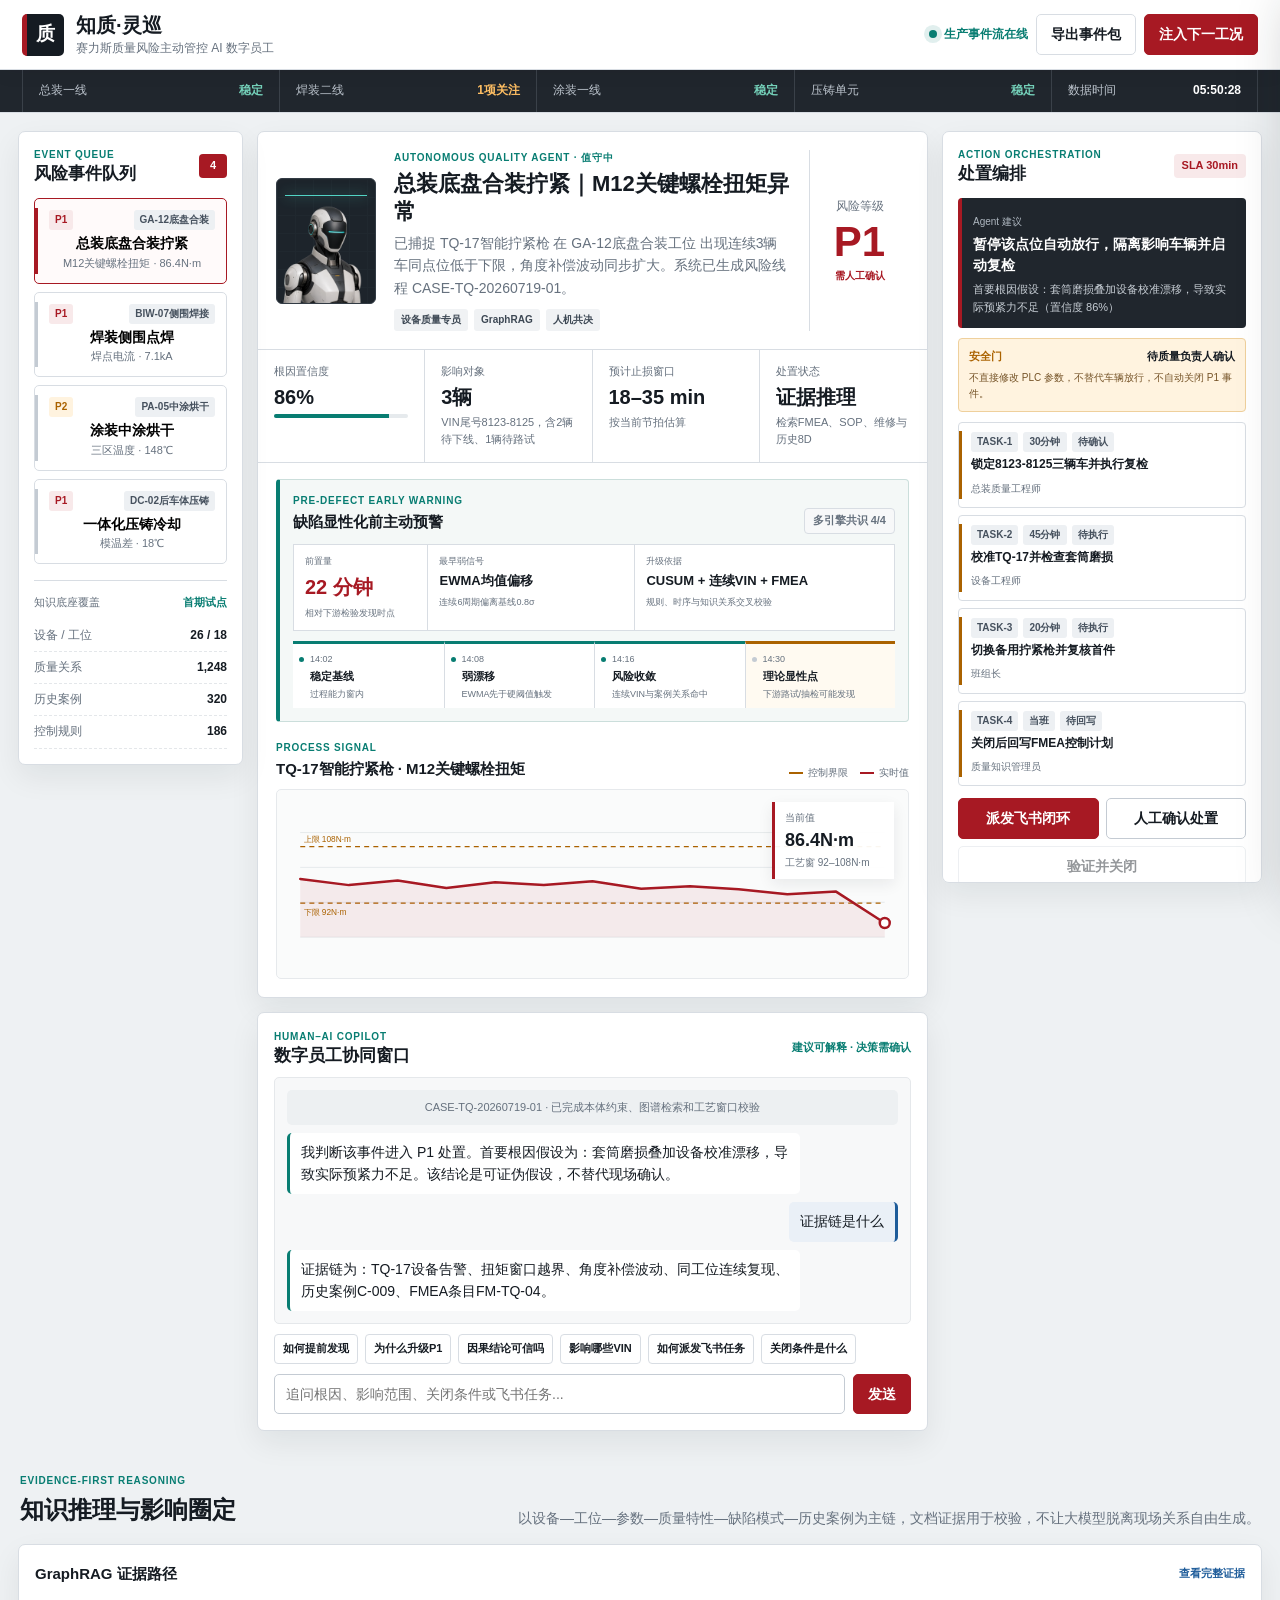
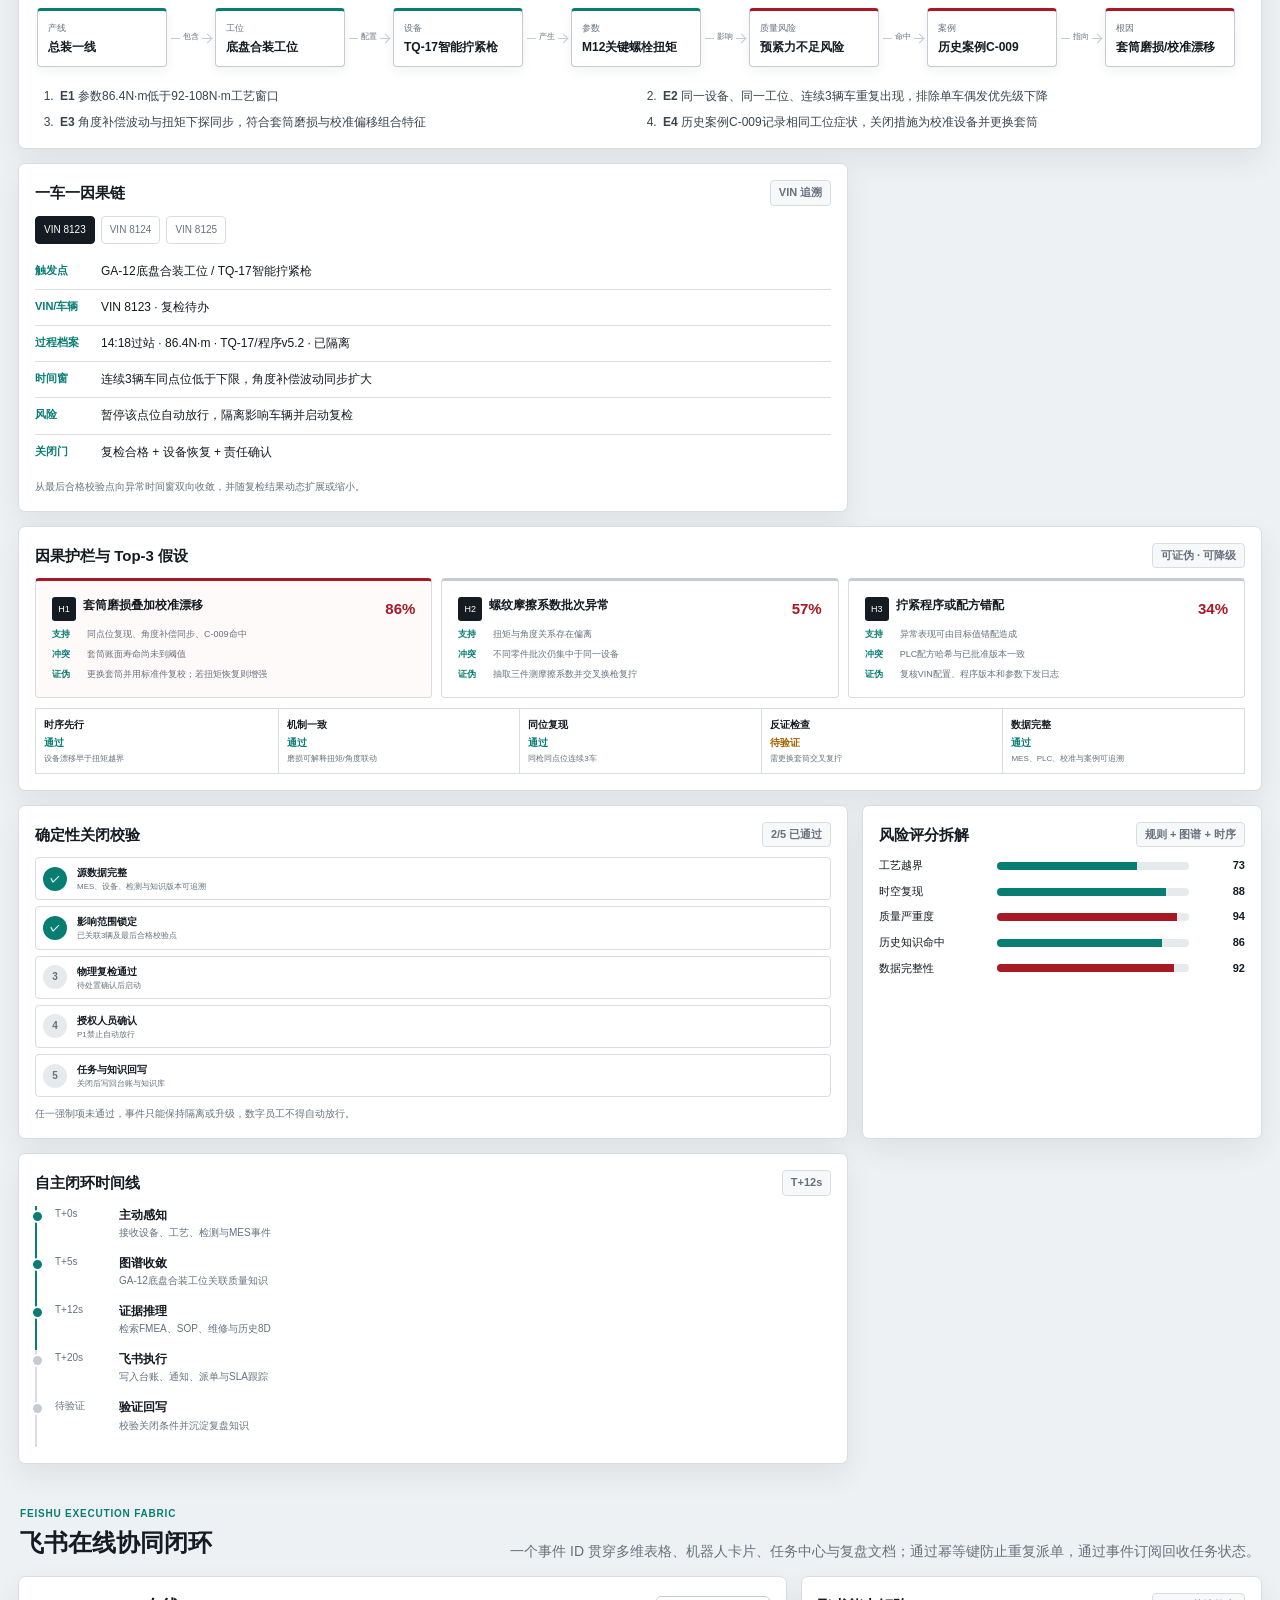
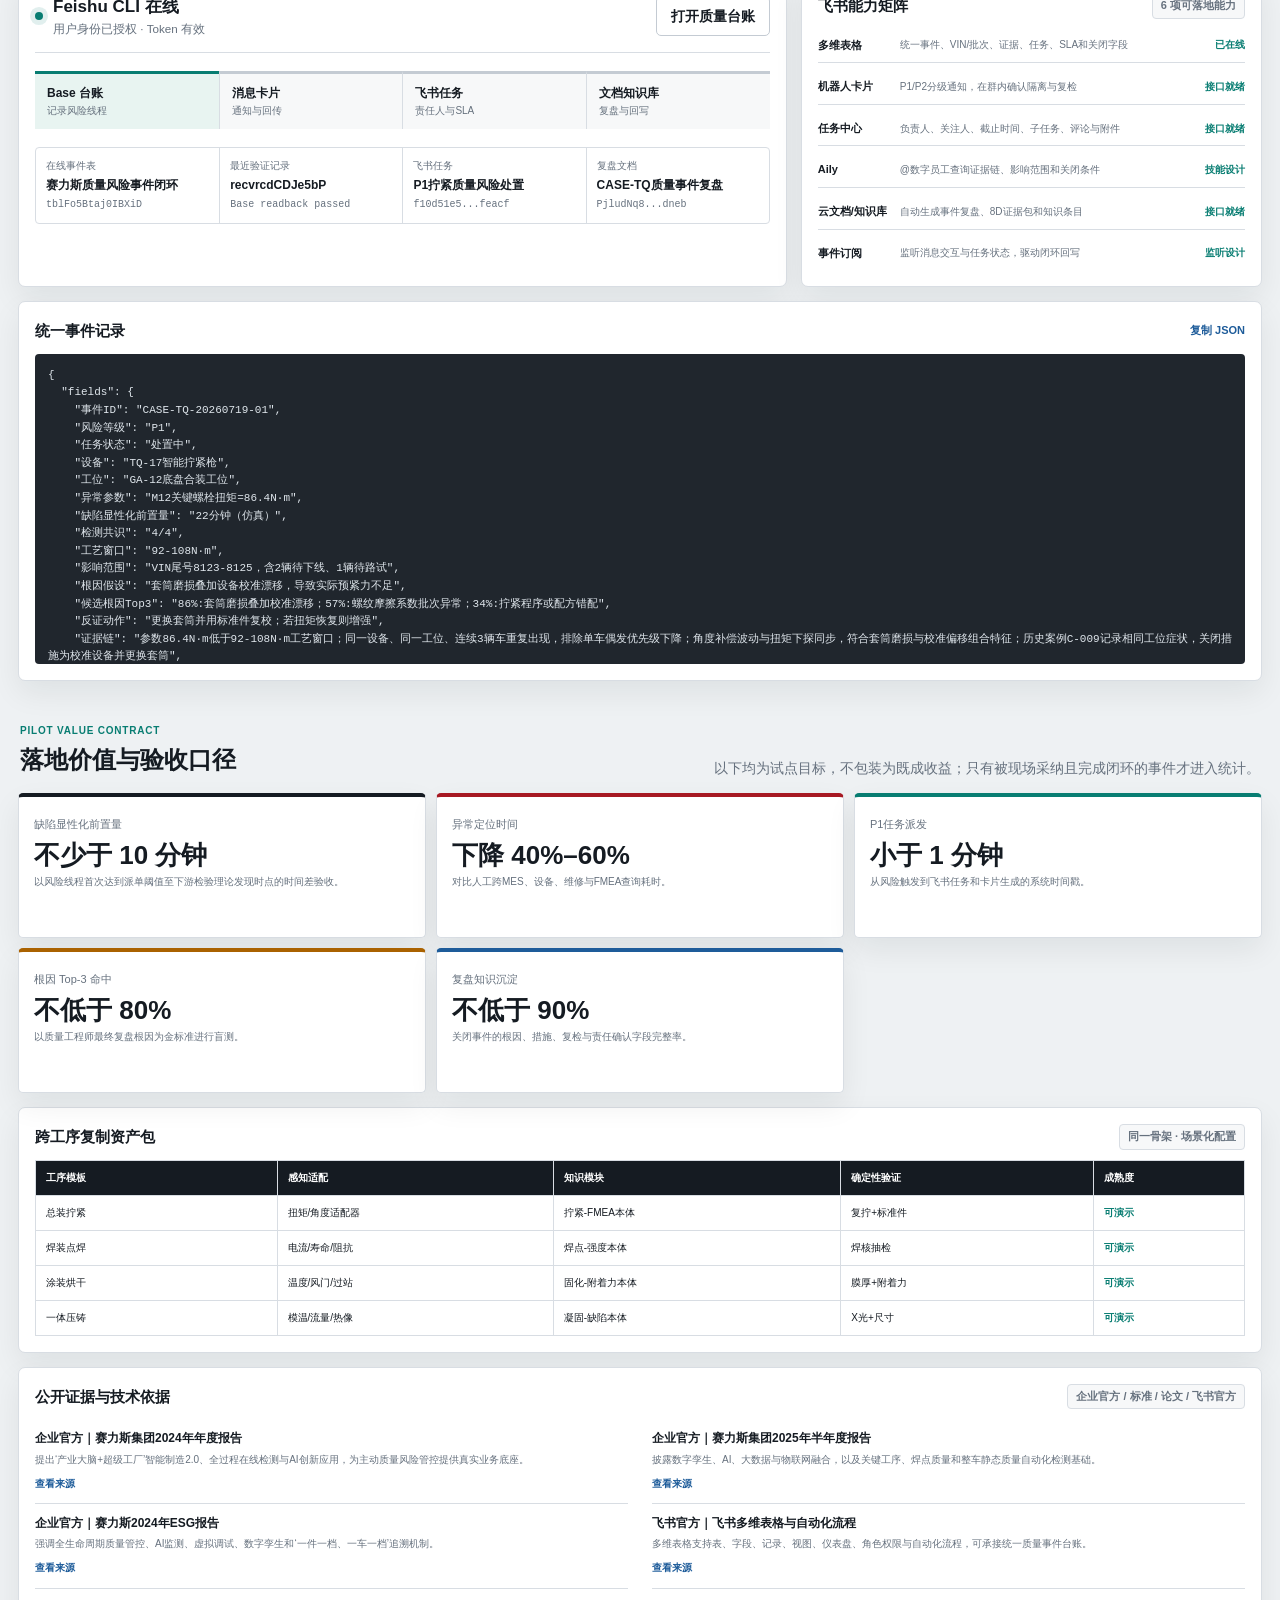
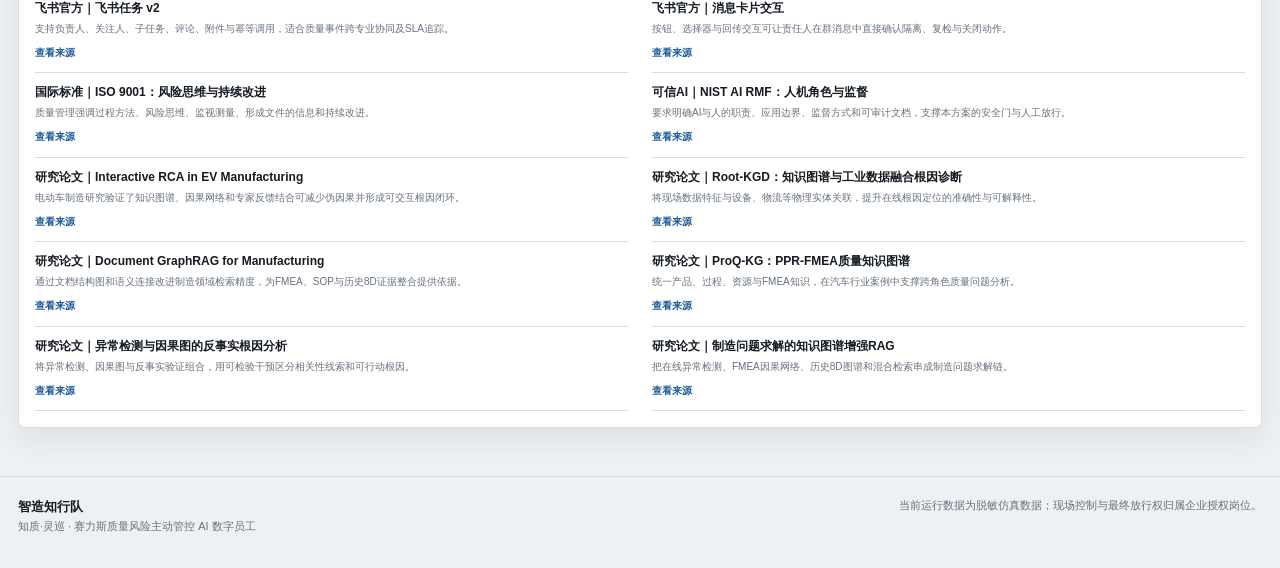
==== commit 0f269c9b: "Deepen proactive quality risk assurance" ====
--- a/app/index.html
+++ b/app/index.html
@@ -82,6 +82,19 @@
             <div><span>处置状态</span><strong id="phaseLabel">感知中</strong><small id="phaseDetail">等待事件编排</small></div>
           </div>
 
+          <div class="early-warning-console">
+            <div class="signal-heading">
+              <div><span class="kicker">PRE-DEFECT EARLY WARNING</span><h3>缺陷显性化前主动预警</h3></div>
+              <span id="warningConsensus" class="mini-badge">多引擎共识 --</span>
+            </div>
+            <div class="warning-overview">
+              <div><span>前置量</span><strong id="leadTime">--</strong><small>相对下游检验发现时点</small></div>
+              <div><span>最早弱信号</span><strong id="weakSignal">--</strong><small id="weakSignalDetail">--</small></div>
+              <div><span>升级依据</span><strong id="escalationBasis">--</strong><small>规则、时序与知识关系交叉校验</small></div>
+            </div>
+            <div id="warningStages" class="warning-stages"></div>
+          </div>
+
           <div class="signal-console">
             <div class="signal-heading">
               <div><span class="kicker">PROCESS SIGNAL</span><h3 id="signalTitle">工艺参数实时窗</h3></div>
@@ -147,8 +160,21 @@
 
         <article class="impact-panel panel-shell">
           <div class="panel-heading compact"><h3>一车一因果链</h3><span id="impactMode" class="mini-badge">VIN 追溯</span></div>
+          <div id="traceSelector" class="trace-selector" aria-label="选择追溯对象"></div>
           <div id="impactChain" class="impact-chain"></div>
           <p class="panel-note">从最后合格校验点向异常时间窗双向收敛，并随复检结果动态扩展或缩小。</p>
+        </article>
+
+        <article class="causal-panel panel-shell">
+          <div class="panel-heading compact"><h3>因果护栏与 Top-3 假设</h3><span class="mini-badge">可证伪 · 可降级</span></div>
+          <div id="causalHypotheses" class="causal-hypotheses"></div>
+          <div id="guardrailChecks" class="guardrail-checks"></div>
+        </article>
+
+        <article class="validation-panel panel-shell">
+          <div class="panel-heading compact"><h3>确定性关闭校验</h3><span id="validationSummary" class="mini-badge">--</span></div>
+          <div id="validationGate" class="validation-gate"></div>
+          <p class="panel-note">任一强制项未通过，事件只能保持隔离或升级，数字员工不得自动放行。</p>
         </article>
 
         <article class="factor-panel panel-shell">
@@ -197,6 +223,10 @@
         <p>以下均为试点目标，不包装为既成收益；只有被现场采纳且完成闭环的事件才进入统计。</p>
       </div>
       <div id="valueCards" class="value-cards"></div>
+      <div class="replication-panel panel-shell">
+        <div class="panel-heading compact"><h3>跨工序复制资产包</h3><span class="mini-badge">同一骨架 · 场景化配置</span></div>
+        <div id="replicationMatrix" class="replication-matrix"></div>
+      </div>
       <div class="sources-panel panel-shell">
         <div class="panel-heading compact"><h3>公开证据与技术依据</h3><span class="mini-badge">企业官方 / 标准 / 论文 / 飞书官方</span></div>
         <div id="sourceSupport" class="source-support"></div>
--- a/app/styles.css
+++ b/app/styles.css
@@ -159,6 +159,24 @@
 .incident-kpis strong { display: block; margin: 4px 0; font-size: 20px; line-height: 1.25; }
 .incident-kpis i { display: block; width: 100%; height: 4px; background: #e6eaed; border-radius: 4px; overflow: hidden; }
 .incident-kpis em { display: block; height: 100%; background: var(--teal); transition: width .5s ease; }
+.early-warning-console { margin: 16px 0 2px; padding: 13px; background: #f4f8f7; border: 1px solid #cbdedb; border-left: 4px solid var(--teal); border-radius: 4px; }
+.warning-overview { display: grid; grid-template-columns: .65fr 1fr 1.25fr; margin-top: 10px; border: 1px solid var(--line); background: #fff; }
+.warning-overview > div { min-width: 0; padding: 9px 11px; border-right: 1px solid var(--line); }
+.warning-overview > div:last-child { border-right: 0; }
+.warning-overview span, .warning-overview small { display: block; color: var(--muted); font-size: 9px; }
+.warning-overview strong { display: block; margin: 3px 0; font-size: 13px; overflow-wrap: anywhere; }
+.warning-overview > div:first-child strong { color: var(--red); font-size: 20px; }
+.warning-stages { display: grid; grid-template-columns: repeat(4, 1fr); margin-top: 10px; }
+.warning-stage { position: relative; min-width: 0; padding: 8px 8px 8px 17px; border-top: 3px solid var(--line-strong); background: #fff; }
+.warning-stage + .warning-stage { border-left: 1px solid var(--line); }
+.warning-stage::before { content: ""; position: absolute; left: 6px; top: 13px; width: 5px; height: 5px; border-radius: 50%; background: var(--line-strong); }
+.warning-stage.active { border-top-color: var(--teal); }
+.warning-stage.active::before { background: var(--teal); }
+.warning-stage.future { border-top-color: var(--amber); background: #fffaf1; }
+.warning-stage time, .warning-stage b, .warning-stage span { display: block; }
+.warning-stage time { color: var(--muted); font-size: 9px; }
+.warning-stage b { margin: 2px 0; font-size: 11px; }
+.warning-stage span { color: var(--muted); font-size: 9px; line-height: 1.35; }
 .signal-console { padding-top: 16px; }
 .signal-heading { display: flex; justify-content: space-between; align-items: end; gap: 12px; }
 .signal-heading h3 { margin: 1px 0 0; font-size: 15px; }
@@ -232,6 +250,9 @@
 .evidence-list { display: grid; grid-template-columns: repeat(2, 1fr); gap: 7px 18px; margin: 8px 0 0; padding-left: 22px; }
 .evidence-list li { padding-left: 3px; color: #39434e; font-size: 12px; }
 .impact-chain { display: grid; gap: 0; }
+.trace-selector { display: flex; gap: 6px; margin-bottom: 8px; overflow-x: auto; padding-bottom: 2px; }
+.trace-selector button { flex: 0 0 auto; padding: 5px 8px; border: 1px solid var(--line); border-radius: 4px; background: #fff; color: var(--muted); font-size: 10px; }
+.trace-selector button.active { color: #fff; background: var(--ink); border-color: var(--ink); }
 .impact-step { display: grid; grid-template-columns: 56px 1fr; gap: 10px; padding: 8px 0; border-bottom: 1px solid var(--line); }
 .impact-step:last-child { border-bottom: 0; }
 .impact-step b { color: var(--teal); font-size: 11px; }
@@ -244,6 +265,31 @@
 .factor-track i { display: block; height: 100%; background: var(--teal); transition: width .5s ease; }
 .factor-row.high .factor-track i { background: var(--red); }
 .factor-row b { text-align: right; font-size: 11px; }
+.causal-panel { grid-column: 1 / -1; }
+.causal-hypotheses { display: grid; grid-template-columns: repeat(3, 1fr); gap: 9px; }
+.hypothesis { padding: 10px; border: 1px solid var(--line); border-top: 3px solid var(--line-strong); background: #fff; border-radius: 4px; }
+.hypothesis.primary { border-top-color: var(--red); background: #fffafa; }
+.hypothesis > div { display: grid; grid-template-columns: auto 1fr auto; gap: 7px; align-items: start; }
+.hypothesis > div span { display: grid; place-items: center; width: 24px; height: 24px; background: var(--ink); color: #fff; font-size: 9px; border-radius: 3px; }
+.hypothesis > div strong { font-size: 12px; line-height: 1.4; }
+.hypothesis > div b { color: var(--red); font-size: 15px; }
+.hypothesis p { display: grid; grid-template-columns: 30px 1fr; gap: 5px; margin: 7px 0 0; color: var(--muted); font-size: 9px; line-height: 1.45; }
+.hypothesis p i { color: var(--teal); font-style: normal; font-weight: 800; }
+.guardrail-checks { display: grid; grid-template-columns: repeat(5, 1fr); margin-top: 10px; border: 1px solid var(--line); }
+.guardrail { min-width: 0; padding: 8px; }
+.guardrail + .guardrail { border-left: 1px solid var(--line); }
+.guardrail span, .guardrail b, .guardrail small { display: block; }
+.guardrail span { font-size: 10px; font-weight: 800; }
+.guardrail b { margin: 2px 0; color: var(--amber); font-size: 10px; }
+.guardrail.pass b { color: var(--teal); }
+.guardrail small { color: var(--muted); font-size: 8px; line-height: 1.4; }
+.validation-gate { display: grid; gap: 6px; }
+.validation-item { display: grid; grid-template-columns: 26px 1fr; gap: 8px; align-items: center; padding: 7px; border: 1px solid var(--line); background: #fff; border-radius: 4px; }
+.validation-item > span { display: grid; place-items: center; width: 24px; height: 24px; background: #e7eaed; color: var(--muted); border-radius: 50%; font-size: 10px; font-weight: 800; }
+.validation-item.pass > span { color: #fff; background: var(--teal); }
+.validation-item b, .validation-item small { display: block; }
+.validation-item b { font-size: 10px; }
+.validation-item small { color: var(--muted); font-size: 8px; line-height: 1.4; }
 .timeline { display: grid; }
 .timeline-step { position: relative; display: grid; grid-template-columns: 54px 1fr; gap: 10px; padding: 0 0 13px 18px; border-left: 2px solid var(--line); }
 .timeline-step::before { content: ""; position: absolute; width: 9px; height: 9px; left: -6px; top: 4px; border-radius: 50%; background: var(--line-strong); border: 2px solid #fff; }
@@ -280,15 +326,24 @@
 .capability-item i { font-style: normal; color: var(--teal); font-size: 10px; font-weight: 800; }
 #bitableRecord { max-height: 310px; overflow: auto; margin: 0; padding: 13px; color: #dfe6ec; background: #20262d; border-radius: 4px; font: 11px/1.6 Consolas, "Microsoft YaHei", monospace; white-space: pre-wrap; word-break: break-word; }
 
-.value-cards { display: grid; grid-template-columns: repeat(4, 1fr); gap: 10px; }
+.value-cards { display: grid; grid-template-columns: repeat(5, 1fr); gap: 10px; }
 .value-card { min-height: 145px; padding: 15px; background: #fff; border: 1px solid var(--line); border-top: 4px solid var(--ink); border-radius: 5px; box-shadow: var(--shadow); }
 .value-card:nth-child(2) { border-top-color: var(--red); }
 .value-card:nth-child(3) { border-top-color: var(--teal); }
 .value-card:nth-child(4) { border-top-color: var(--amber); }
+.value-card:nth-child(5) { border-top-color: var(--blue); }
 .value-card span { color: var(--muted); font-size: 11px; }
 .value-card strong { display: block; margin: 6px 0 4px; font-size: 26px; line-height: 1.15; }
 .value-card p { margin: 0; color: var(--muted); font-size: 10px; }
 .sources-panel { margin-top: 14px; }
+.replication-panel { margin-top: 14px; padding: 16px; }
+.replication-matrix { overflow-x: auto; border: 1px solid var(--line); }
+.replication-row { min-width: 850px; display: grid; grid-template-columns: 1.05fr 1.2fr 1.25fr 1.1fr .65fr; }
+.replication-row > * { min-width: 0; padding: 9px 10px; border-right: 1px solid var(--line); border-bottom: 1px solid var(--line); font-size: 10px; overflow-wrap: anywhere; }
+.replication-row > *:last-child { border-right: 0; }
+.replication-row:last-child > * { border-bottom: 0; }
+.replication-row.header { color: #fff; background: var(--ink); }
+.replication-row .ready { color: var(--teal); font-weight: 800; }
 .source-support { display: grid; grid-template-columns: repeat(2, 1fr); gap: 0 24px; }
 .source-item { padding: 10px 0; border-bottom: 1px solid var(--line); }
 .source-item strong { display: block; font-size: 12px; }
@@ -323,6 +378,7 @@
   .command-layout { grid-template-columns: 225px minmax(510px, 1fr) 320px; }
   .agent-identity { grid-template-columns: 100px 1fr 100px; }
   .agent-copy h1 { font-size: 22px; }
+  .value-cards { grid-template-columns: repeat(3, 1fr); }
 }
 @media (max-width: 1080px) {
   .command-layout { grid-template-columns: 230px 1fr; }
@@ -352,6 +408,12 @@
   .risk-seal b { font-size: 26px; }
   .incident-kpis { grid-template-columns: repeat(2, 1fr); }
   .incident-kpis > div:nth-child(2) { border-right: 0; }
+  .warning-overview { grid-template-columns: 1fr 1fr; }
+  .warning-overview > div:nth-child(2) { border-right: 0; }
+  .warning-overview > div:last-child { grid-column: 1 / -1; border-top: 1px solid var(--line); }
+  .causal-hypotheses { grid-template-columns: 1fr; }
+  .guardrail-checks { grid-template-columns: repeat(2, 1fr); }
+  .guardrail + .guardrail { border-left: 0; border-top: 1px solid var(--line); }
   .intelligence-grid, .feishu-grid { grid-template-columns: minmax(0, 1fr); }
   .knowledge-panel, .record-panel { grid-column: auto; }
   .feishu-pipeline { grid-template-columns: repeat(2, 1fr); }
@@ -378,6 +440,13 @@
   .chart-value { min-width: 100px; }
   .evidence-list { grid-template-columns: 1fr; }
   .factor-row { grid-template-columns: 85px 1fr 40px; }
+  .warning-stages { grid-template-columns: 1fr 1fr; }
+  .warning-stage + .warning-stage { border-left: 0; }
+  .warning-stage:nth-child(2n) { border-left: 1px solid var(--line); }
+  .warning-overview { grid-template-columns: 1fr; }
+  .warning-overview > div, .warning-overview > div:nth-child(2), .warning-overview > div:last-child { grid-column: auto; border-right: 0; border-top: 1px solid var(--line); }
+  .warning-overview > div:first-child { border-top: 0; }
+  .guardrail-checks { grid-template-columns: 1fr; }
   .action-buttons { grid-template-columns: 1fr; }
   .value-cards { grid-template-columns: 1fr; }
   .live-proof { grid-template-columns: 1fr; }
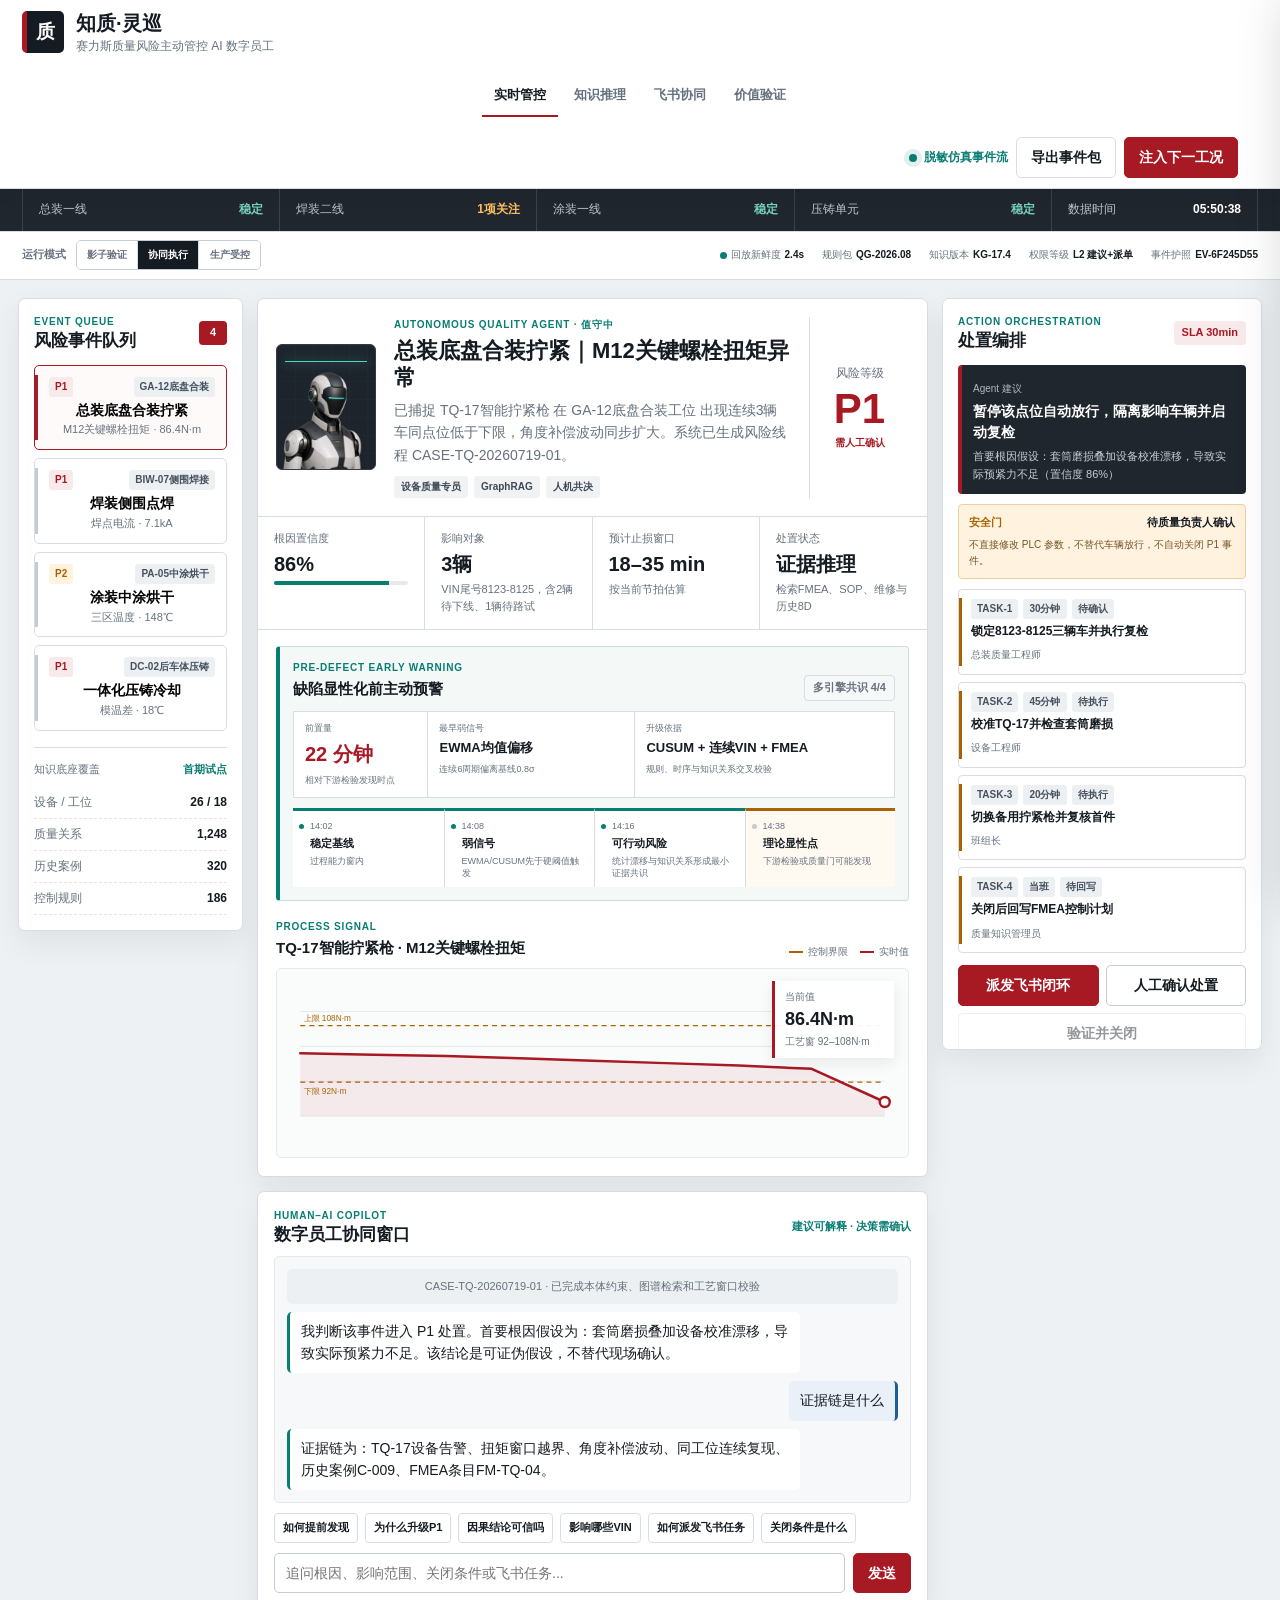
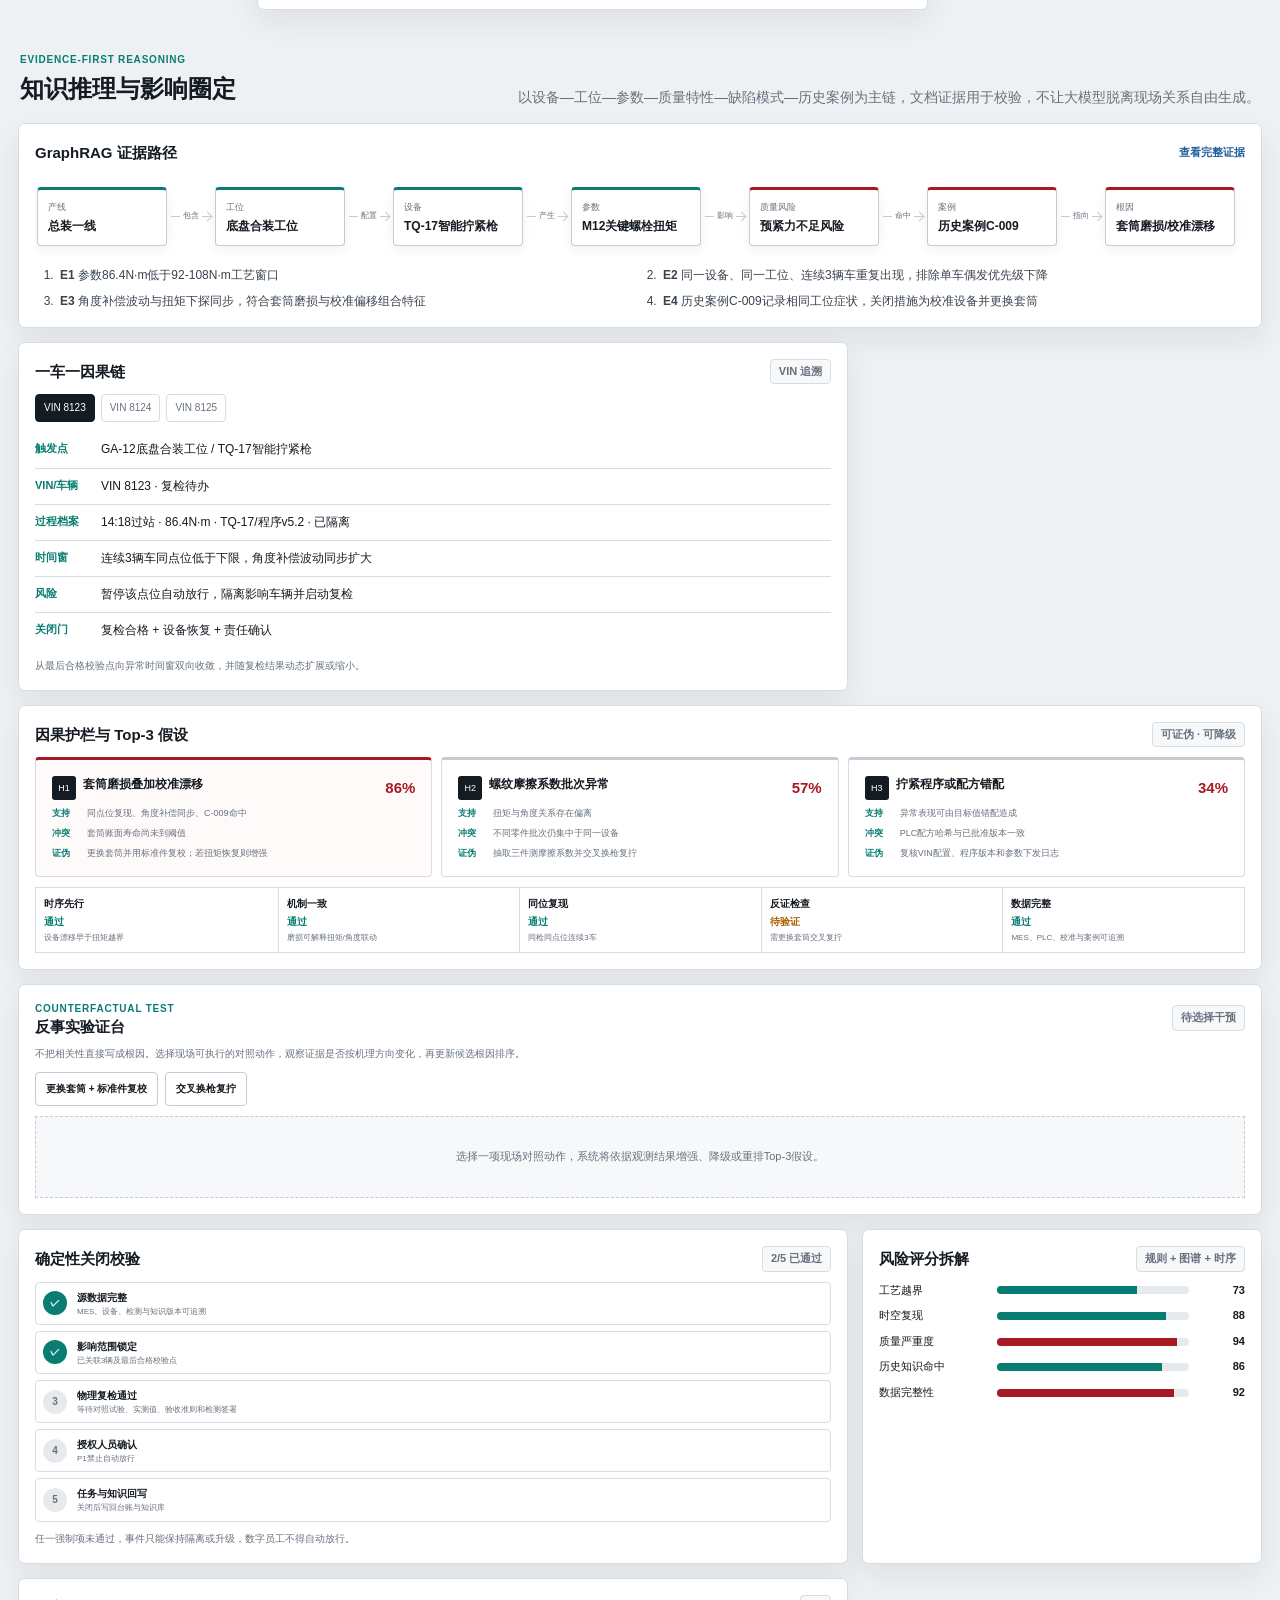
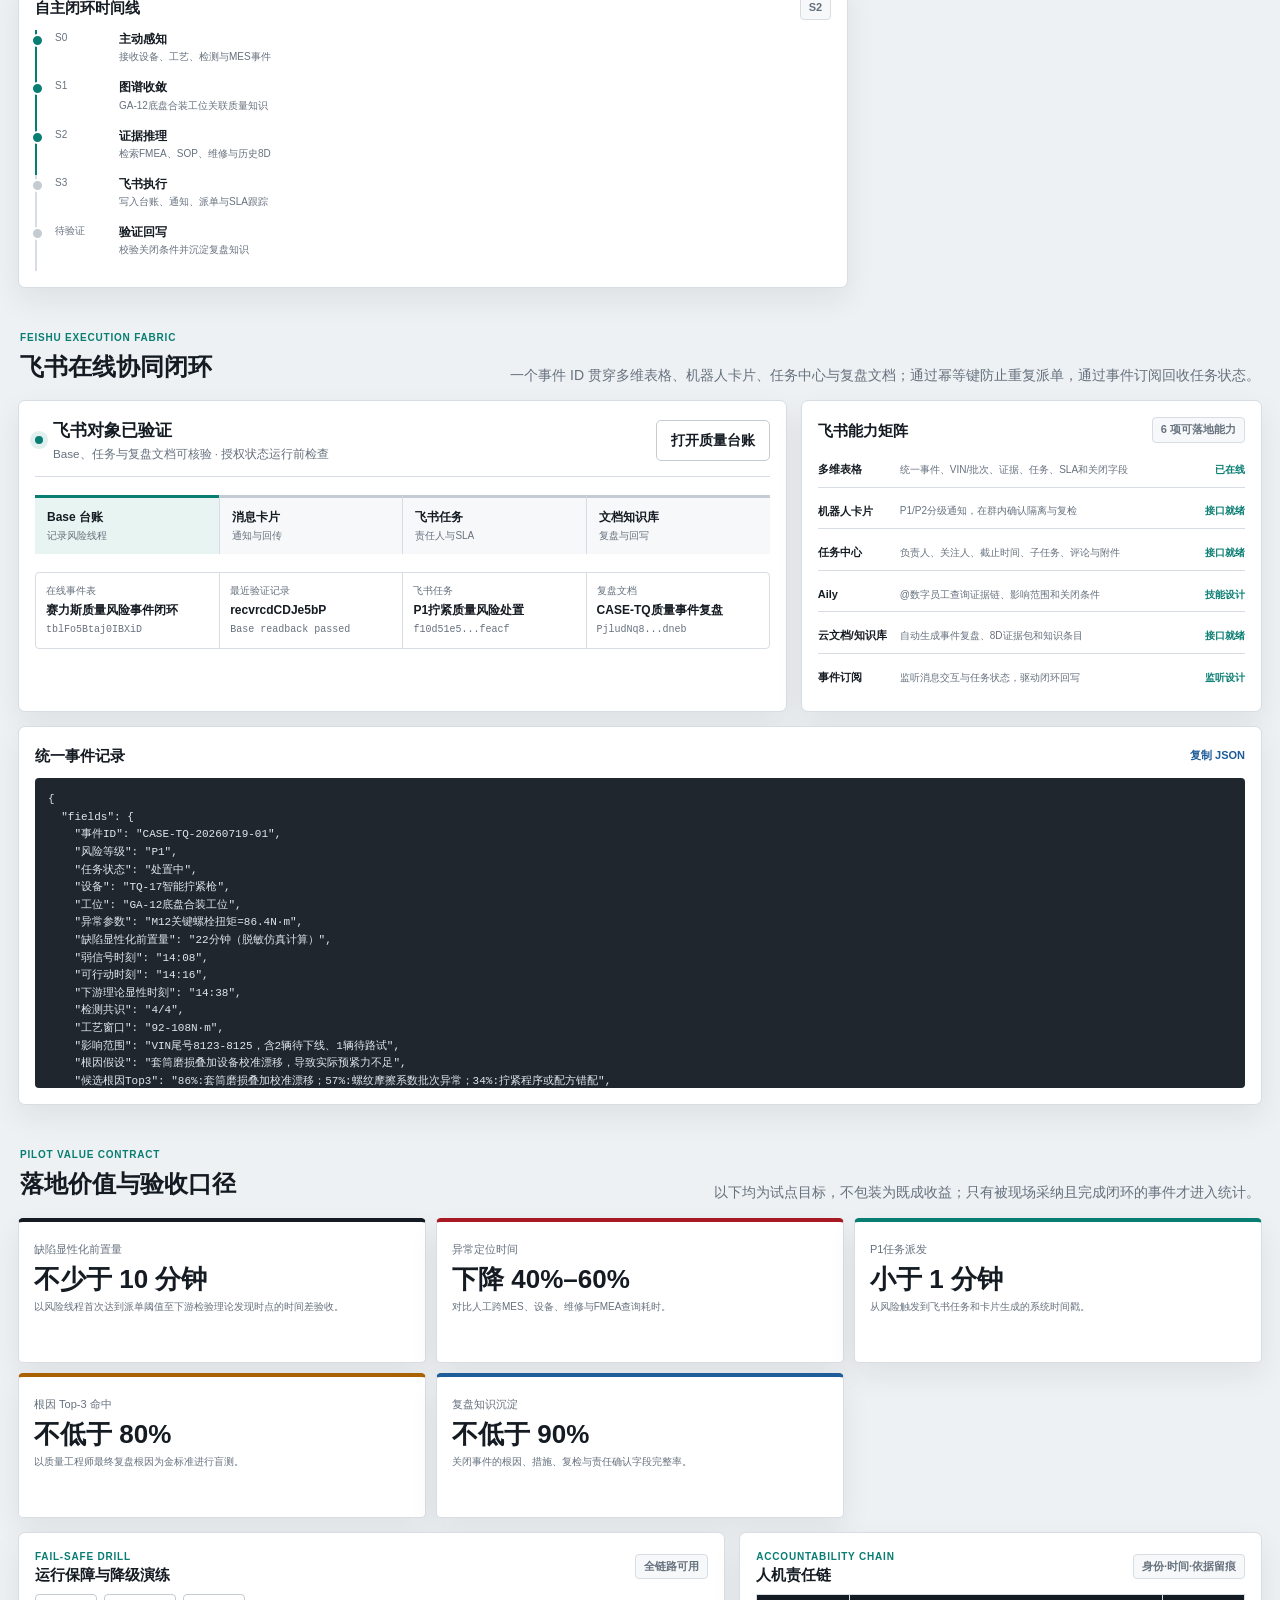
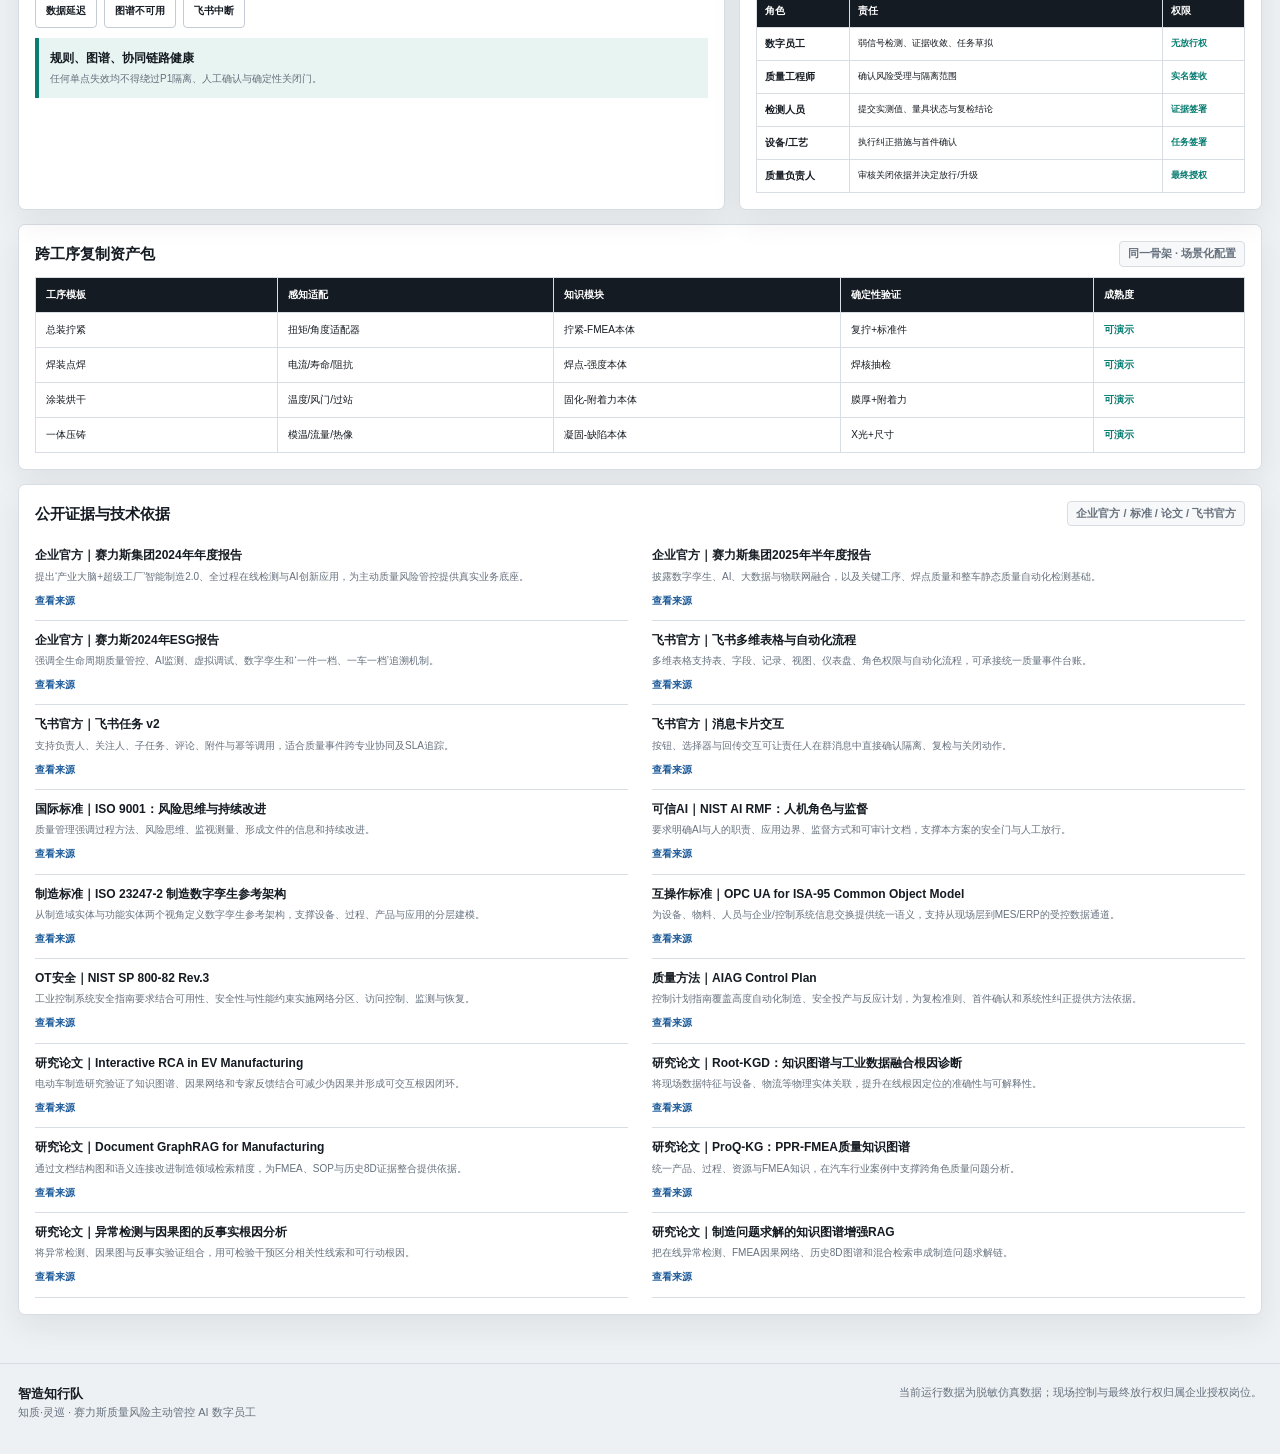
==== commit 31e62a37: "Build production-grade quality decision assurance" ====
--- a/app/index.html
+++ b/app/index.html
@@ -26,7 +26,7 @@
     </nav>
 
     <div class="top-actions">
-      <span class="system-live"><i></i>生产事件流在线</span>
+      <span class="system-live"><i></i>脱敏仿真事件流</span>
       <button id="exportBtn" class="ghost-btn">导出事件包</button>
       <button id="injectBtn" class="primary-btn">注入下一工况</button>
     </div>
@@ -40,6 +40,24 @@
     <div class="clock"><span>数据时间</span><b id="liveClock">--:--:--</b></div>
   </section>
 
+  <section class="runtime-ribbon" aria-label="数字员工运行保障">
+    <div class="mode-control">
+      <span>运行模式</span>
+      <div class="segmented" id="modeSelector" role="group" aria-label="选择运行模式">
+        <button data-mode="shadow">影子验证</button>
+        <button data-mode="collaborative" class="active">协同执行</button>
+        <button data-mode="controlled">生产受控</button>
+      </div>
+    </div>
+    <div class="runtime-facts">
+      <span><i class="healthy"></i>回放新鲜度 <b id="freshnessValue">2.4s</b></span>
+      <span>规则包 <b id="ruleVersion">QG-2026.08</b></span>
+      <span>知识版本 <b id="knowledgeVersion">KG-17.4</b></span>
+      <span>权限等级 <b id="permissionLevel">L2 建议+派单</b></span>
+      <span>事件护照 <b id="eventPassport">--</b></span>
+    </div>
+  </section>
+
   <main>
     <section id="command" class="command-layout anchor-section">
       <aside class="scenario-rail panel-shell">
@@ -171,6 +189,13 @@
           <div id="guardrailChecks" class="guardrail-checks"></div>
         </article>
 
+        <article class="counterfactual-panel panel-shell">
+          <div class="panel-heading compact"><div><span class="kicker">COUNTERFACTUAL TEST</span><h3>反事实验证台</h3></div><span id="interventionStatus" class="mini-badge">待选择干预</span></div>
+          <p class="panel-note">不把相关性直接写成根因。选择现场可执行的对照动作，观察证据是否按机理方向变化，再更新候选根因排序。</p>
+          <div id="interventionOptions" class="intervention-options"></div>
+          <div id="interventionResult" class="intervention-result"></div>
+        </article>
+
         <article class="validation-panel panel-shell">
           <div class="panel-heading compact"><h3>确定性关闭校验</h3><span id="validationSummary" class="mini-badge">--</span></div>
           <div id="validationGate" class="validation-gate"></div>
@@ -198,7 +223,7 @@
       <div class="feishu-grid">
         <article class="feishu-status panel-shell">
           <div class="online-hero">
-            <div><span class="online-dot"></span><strong>Feishu CLI 在线</strong><small>用户身份已授权 · Token 有效</small></div>
+            <div><span class="online-dot"></span><strong>飞书对象已验证</strong><small>Base、任务与复盘文档可核验 · 授权状态运行前检查</small></div>
             <a id="baseLink" class="secondary-btn" href="https://larkcommunity.feishu.cn/base/DYAabhZeiagT0ZsjGaTcWFPrn7b?table=tblFo5Btaj0IBXiD" target="_blank" rel="noreferrer">打开质量台账</a>
           </div>
           <div id="feishuPipeline" class="feishu-pipeline"></div>
@@ -223,6 +248,17 @@
         <p>以下均为试点目标，不包装为既成收益；只有被现场采纳且完成闭环的事件才进入统计。</p>
       </div>
       <div id="valueCards" class="value-cards"></div>
+      <div class="assurance-grid">
+        <article class="resilience-panel panel-shell">
+          <div class="panel-heading compact"><div><span class="kicker">FAIL-SAFE DRILL</span><h3>运行保障与降级演练</h3></div><span id="resilienceStatus" class="mini-badge">全链路可用</span></div>
+          <div id="resilienceOptions" class="resilience-options"></div>
+          <div id="resilienceOutcome" class="resilience-outcome"></div>
+        </article>
+        <article class="responsibility-panel panel-shell">
+          <div class="panel-heading compact"><div><span class="kicker">ACCOUNTABILITY CHAIN</span><h3>人机责任链</h3></div><span class="mini-badge">身份·时间·依据留痕</span></div>
+          <div id="responsibilityMatrix" class="responsibility-matrix"></div>
+        </article>
+      </div>
       <div class="replication-panel panel-shell">
         <div class="panel-heading compact"><h3>跨工序复制资产包</h3><span class="mini-badge">同一骨架 · 场景化配置</span></div>
         <div id="replicationMatrix" class="replication-matrix"></div>
--- a/app/styles.css
+++ b/app/styles.css
@@ -89,6 +89,21 @@
 .plant-strip .normal { color: #74d0b9; }
 .plant-strip .watch { color: #ffbf63; }
 .plant-strip .clock b { font-variant-numeric: tabular-nums; }
+
+.runtime-ribbon {
+  min-height: 48px; display: flex; align-items: center; justify-content: space-between; gap: 18px;
+  padding: 6px 22px; background: #fff; border-bottom: 1px solid var(--line);
+}
+.mode-control { display: flex; align-items: center; gap: 10px; white-space: nowrap; }
+.mode-control > span { color: var(--muted); font-size: 11px; font-weight: 700; }
+.segmented { display: inline-grid; grid-template-columns: repeat(3, 1fr); border: 1px solid var(--line-strong); border-radius: 5px; overflow: hidden; }
+.segmented button { min-height: 28px; padding: 4px 10px; border: 0; border-right: 1px solid var(--line); background: #fff; color: var(--muted); font-size: 10px; font-weight: 800; }
+.segmented button:last-child { border-right: 0; }
+.segmented button.active { color: #fff; background: var(--ink); }
+.runtime-facts { display: flex; align-items: center; justify-content: flex-end; gap: 18px; min-width: 0; overflow-x: auto; }
+.runtime-facts span { display: inline-flex; align-items: center; gap: 4px; flex: 0 0 auto; color: var(--muted); font-size: 10px; }
+.runtime-facts b { color: var(--ink); font-size: 10px; }
+.runtime-facts i { width: 7px; height: 7px; border-radius: 50%; background: var(--teal); }
 
 main { max-width: 1800px; margin: 0 auto; padding: 18px; }
 .anchor-section { scroll-margin-top: 84px; }
@@ -266,6 +281,7 @@
 .factor-row.high .factor-track i { background: var(--red); }
 .factor-row b { text-align: right; font-size: 11px; }
 .causal-panel { grid-column: 1 / -1; }
+.counterfactual-panel { grid-column: 1 / -1; }
 .causal-hypotheses { display: grid; grid-template-columns: repeat(3, 1fr); gap: 9px; }
 .hypothesis { padding: 10px; border: 1px solid var(--line); border-top: 3px solid var(--line-strong); background: #fff; border-radius: 4px; }
 .hypothesis.primary { border-top-color: var(--red); background: #fffafa; }
@@ -283,6 +299,25 @@
 .guardrail b { margin: 2px 0; color: var(--amber); font-size: 10px; }
 .guardrail.pass b { color: var(--teal); }
 .guardrail small { color: var(--muted); font-size: 8px; line-height: 1.4; }
+.intervention-options, .resilience-options { display: flex; flex-wrap: wrap; gap: 7px; margin-top: 10px; }
+.intervention-options button, .resilience-options button {
+  min-height: 34px; padding: 7px 10px; border: 1px solid var(--line-strong); border-radius: 4px;
+  background: #fff; color: var(--ink); font-size: 10px; font-weight: 700;
+}
+.intervention-options button:hover, .intervention-options button.active,
+.resilience-options button:hover, .resilience-options button.active { color: #fff; background: var(--ink); border-color: var(--ink); }
+.intervention-result { margin-top: 10px; min-height: 82px; }
+.intervention-empty { display: grid; place-items: center; min-height: 82px; color: var(--muted); background: var(--surface-soft); border: 1px dashed var(--line-strong); font-size: 11px; }
+.intervention-evidence { display: grid; grid-template-columns: 1.2fr .8fr; border: 1px solid var(--line); background: #fff; }
+.intervention-evidence > div { padding: 11px; }
+.intervention-evidence > div + div { border-left: 1px solid var(--line); }
+.intervention-evidence span, .intervention-evidence small { display: block; color: var(--muted); font-size: 9px; }
+.intervention-evidence strong { display: block; margin: 3px 0; font-size: 12px; }
+.posterior-bars { display: grid; gap: 5px; }
+.posterior-row { display: grid; grid-template-columns: 28px 1fr 38px; align-items: center; gap: 7px; font-size: 9px; }
+.posterior-row i { height: 7px; background: #e5e9ed; overflow: hidden; }
+.posterior-row em { display: block; height: 100%; background: var(--teal); transition: width .4s ease; }
+.posterior-row:first-child em { background: var(--red); }
 .validation-gate { display: grid; gap: 6px; }
 .validation-item { display: grid; grid-template-columns: 26px 1fr; gap: 8px; align-items: center; padding: 7px; border: 1px solid var(--line); background: #fff; border-radius: 4px; }
 .validation-item > span { display: grid; place-items: center; width: 24px; height: 24px; background: #e7eaed; color: var(--muted); border-radius: 50%; font-size: 10px; font-weight: 800; }
@@ -335,6 +370,21 @@
 .value-card span { color: var(--muted); font-size: 11px; }
 .value-card strong { display: block; margin: 6px 0 4px; font-size: 26px; line-height: 1.15; }
 .value-card p { margin: 0; color: var(--muted); font-size: 10px; }
+.assurance-grid { display: grid; grid-template-columns: 1.15fr .85fr; gap: 14px; margin-top: 14px; }
+.assurance-grid > article { padding: 16px; }
+.resilience-outcome { margin-top: 10px; padding: 11px; border-left: 4px solid var(--teal); background: var(--teal-soft); }
+.resilience-outcome.warning { border-left-color: var(--amber); background: var(--amber-soft); }
+.resilience-outcome strong, .resilience-outcome span { display: block; }
+.resilience-outcome strong { font-size: 12px; }
+.resilience-outcome span { margin-top: 3px; color: var(--muted); font-size: 10px; }
+.responsibility-matrix { display: grid; border: 1px solid var(--line); }
+.responsibility-row { display: grid; grid-template-columns: 92px 1fr 82px; }
+.responsibility-row > * { padding: 8px; border-bottom: 1px solid var(--line); font-size: 9px; }
+.responsibility-row > * + * { border-left: 1px solid var(--line); }
+.responsibility-row:last-child > * { border-bottom: 0; }
+.responsibility-row.header { color: #fff; background: var(--ink); font-weight: 800; }
+.responsibility-row b { font-size: 10px; }
+.responsibility-row em { color: var(--teal); font-style: normal; font-weight: 800; }
 .sources-panel { margin-top: 14px; }
 .replication-panel { margin-top: 14px; padding: 16px; }
 .replication-matrix { overflow-x: auto; border: 1px solid var(--line); }
@@ -374,7 +424,7 @@
 
 @media (max-width: 1360px) {
   .topbar { grid-template-columns: 1fr auto; }
-  .primary-nav { display: none; }
+  .primary-nav { grid-column: 1 / -1; display: flex; justify-content: center; overflow-x: auto; }
   .command-layout { grid-template-columns: 225px minmax(510px, 1fr) 320px; }
   .agent-identity { grid-template-columns: 100px 1fr 100px; }
   .agent-copy h1 { font-size: 22px; }
@@ -391,11 +441,16 @@
   html, body { max-width: 100%; overflow-x: hidden; }
   .topbar { grid-template-columns: minmax(0, 1fr); gap: 8px; width: 100%; padding: 9px 14px; }
   .top-actions { min-width: 0; justify-self: stretch; justify-content: space-between; flex-wrap: wrap; }
+  .primary-nav { justify-content: flex-start; width: 100%; }
+  .nav-item { flex: 0 0 auto; min-height: 40px; }
   .system-live { margin-right: auto; }
   .plant-strip { grid-template-columns: repeat(2, minmax(0, 1fr)); width: 100%; padding: 0 10px; }
   .plant-strip > div { min-width: 0; padding: 8px 10px; gap: 6px; }
   .plant-strip span, .plant-strip b { overflow: hidden; text-overflow: ellipsis; white-space: nowrap; }
   .plant-strip .clock { grid-column: 1 / -1; }
+  .runtime-ribbon { display: block; padding: 8px 10px; }
+  .mode-control { justify-content: space-between; }
+  .runtime-facts { justify-content: flex-start; margin-top: 7px; gap: 13px; }
   main { padding: 10px; }
   .command-layout { grid-template-columns: minmax(0, 1fr); }
   .command-layout > *, .incident-column, .intelligence-grid > *, .feishu-grid > * { min-width: 0; width: 100%; }
@@ -415,6 +470,7 @@
   .guardrail-checks { grid-template-columns: repeat(2, 1fr); }
   .guardrail + .guardrail { border-left: 0; border-top: 1px solid var(--line); }
   .intelligence-grid, .feishu-grid { grid-template-columns: minmax(0, 1fr); }
+  .assurance-grid { grid-template-columns: minmax(0, 1fr); }
   .knowledge-panel, .record-panel { grid-column: auto; }
   .feishu-pipeline { grid-template-columns: repeat(2, 1fr); }
   .live-proof { grid-template-columns: repeat(2, 1fr); }
@@ -447,6 +503,12 @@
   .warning-overview > div, .warning-overview > div:nth-child(2), .warning-overview > div:last-child { grid-column: auto; border-right: 0; border-top: 1px solid var(--line); }
   .warning-overview > div:first-child { border-top: 0; }
   .guardrail-checks { grid-template-columns: 1fr; }
+  .segmented button { padding: 4px 7px; }
+  .runtime-facts span:nth-child(2), .runtime-facts span:nth-child(3) { display: none; }
+  .intervention-evidence { grid-template-columns: 1fr; }
+  .intervention-evidence > div + div { border-left: 0; border-top: 1px solid var(--line); }
+  .responsibility-row { grid-template-columns: 78px 1fr 70px; }
+  .intervention-options button, .resilience-options button, .action-buttons button, .quick-questions button { min-height: 44px; }
   .action-buttons { grid-template-columns: 1fr; }
   .value-cards { grid-template-columns: 1fr; }
   .live-proof { grid-template-columns: 1fr; }
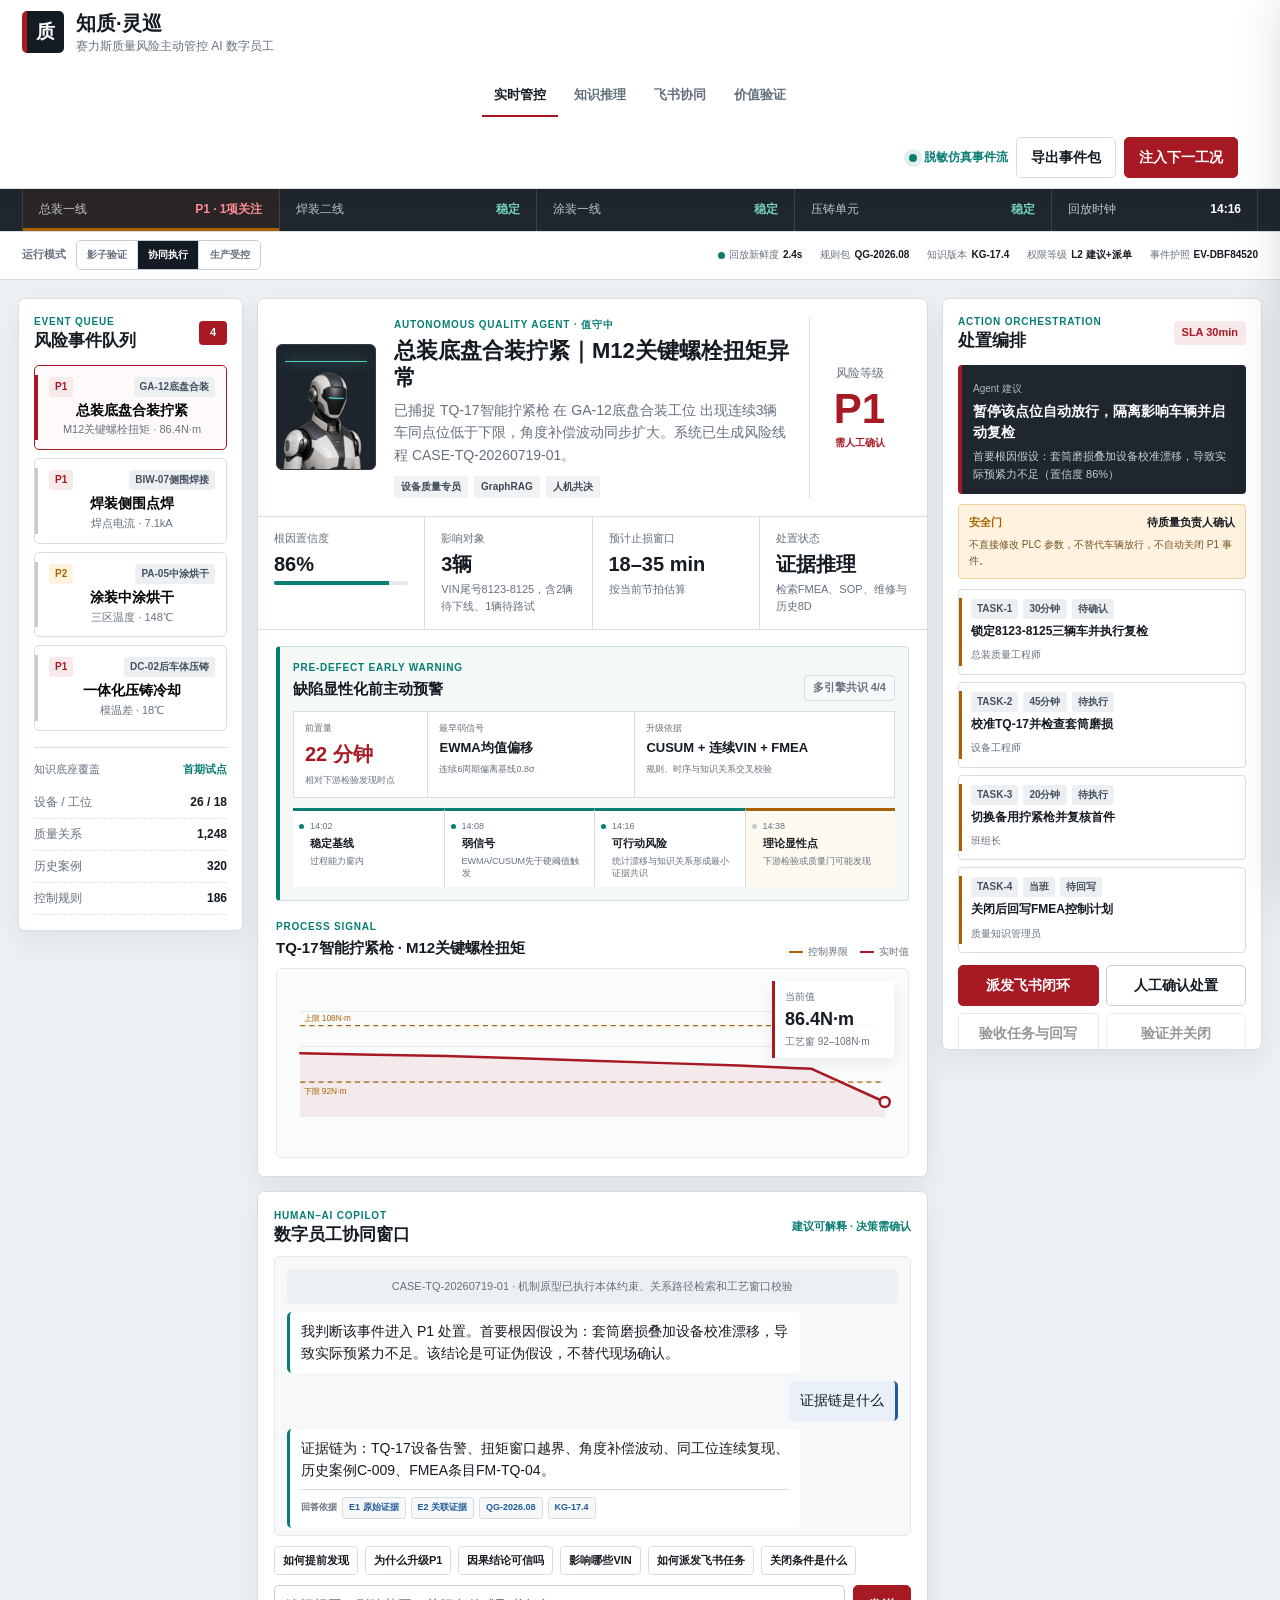
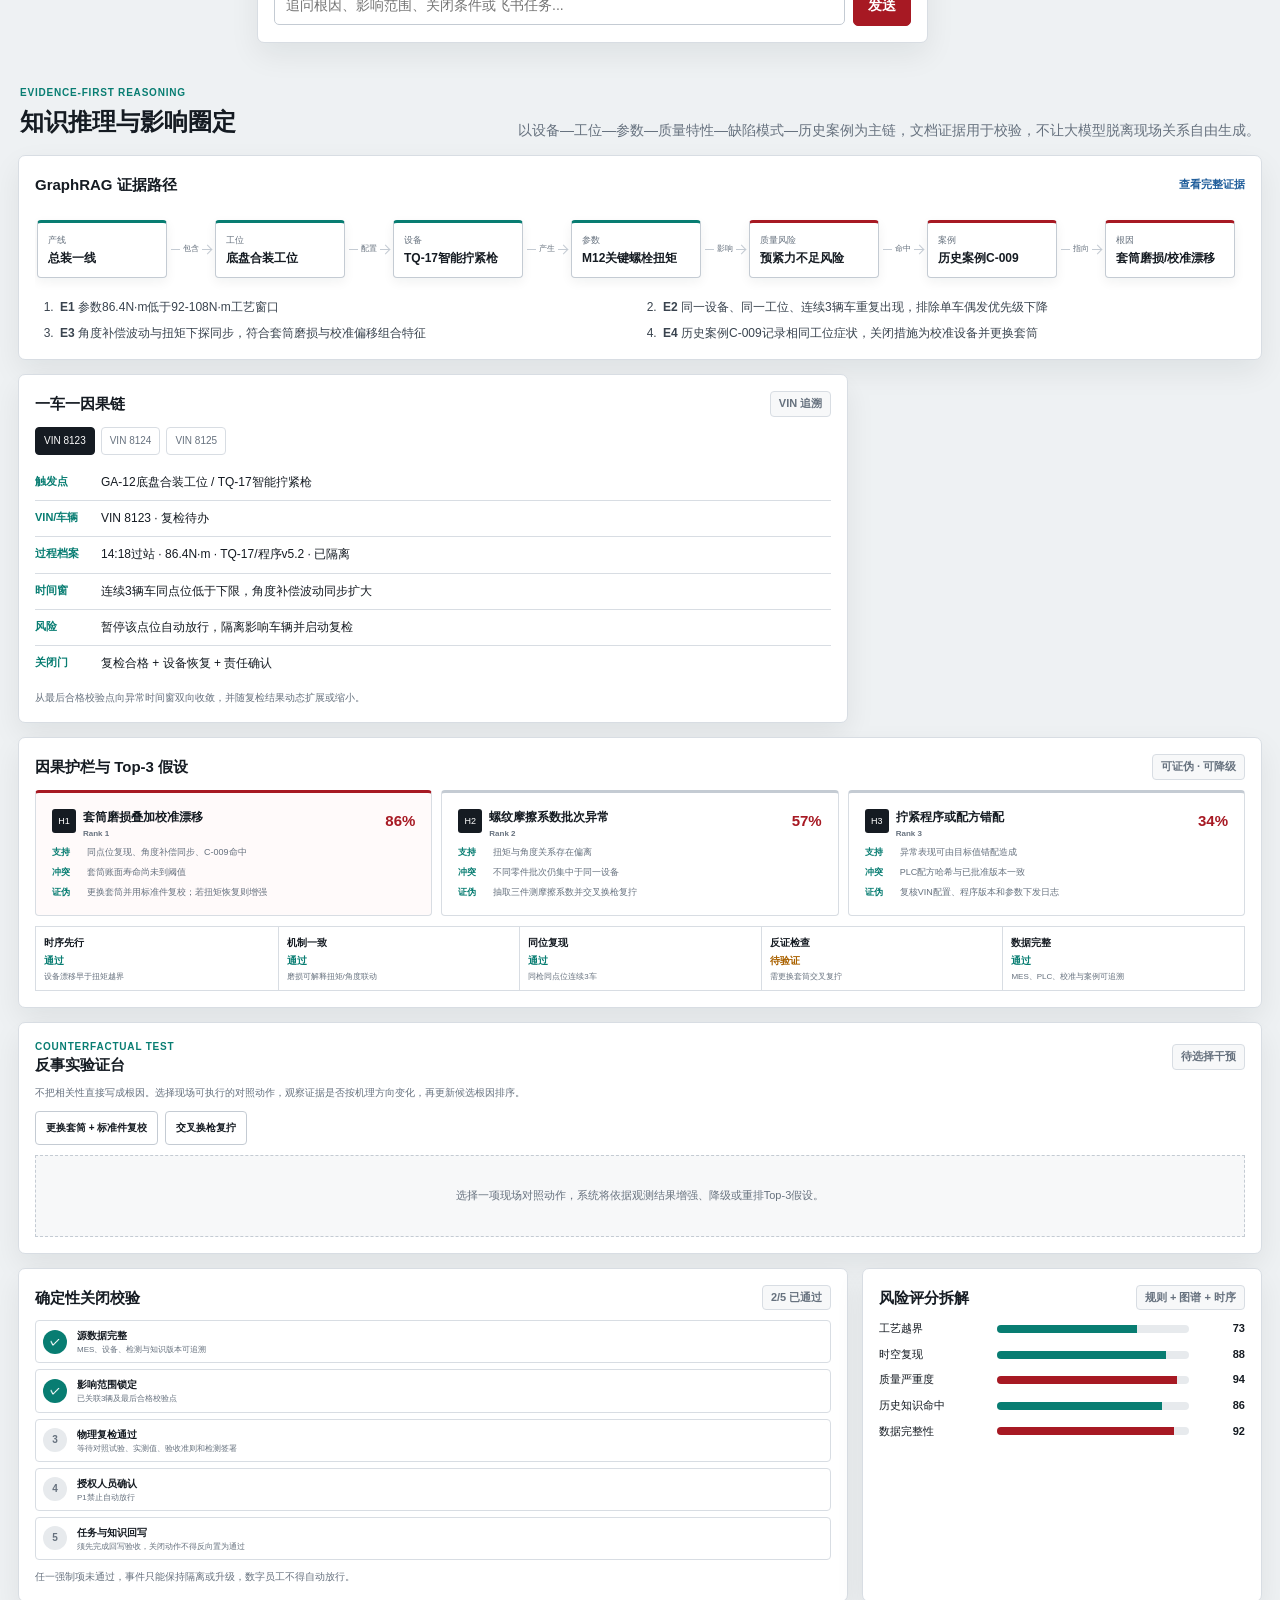
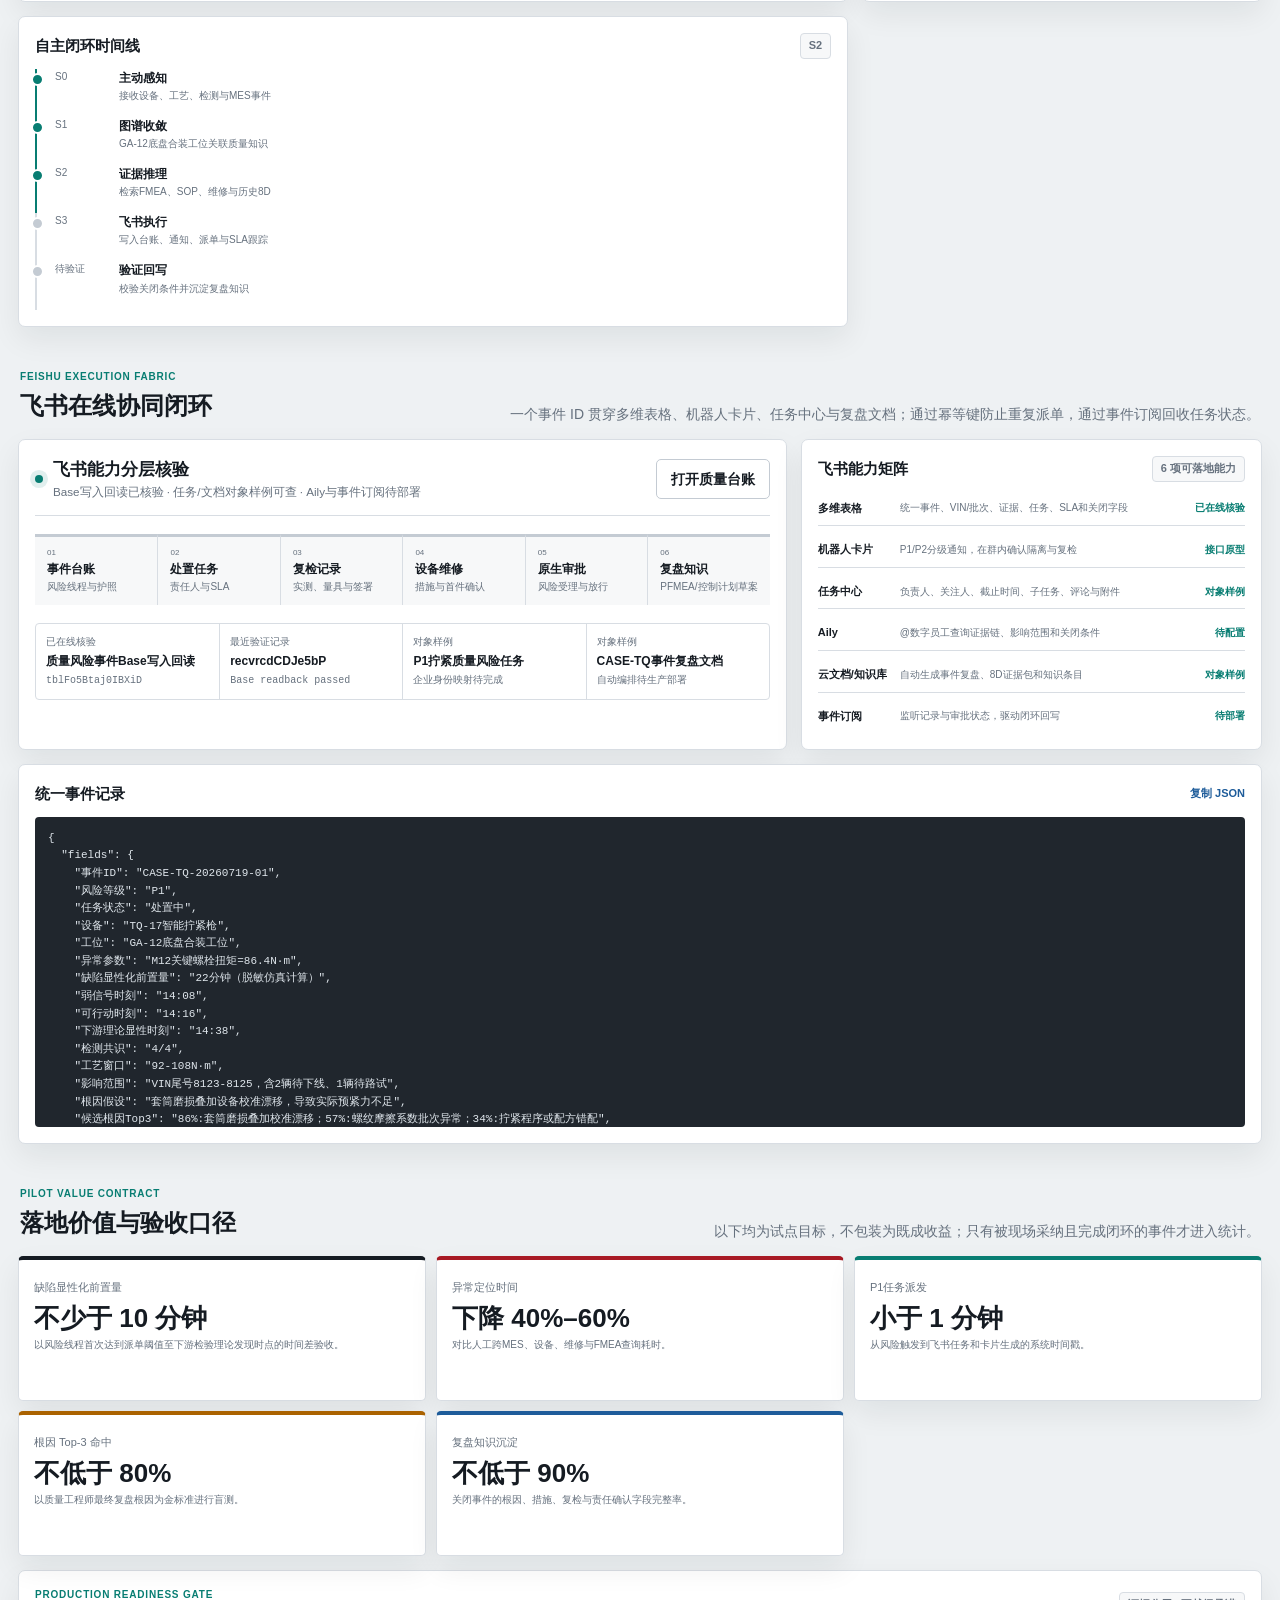
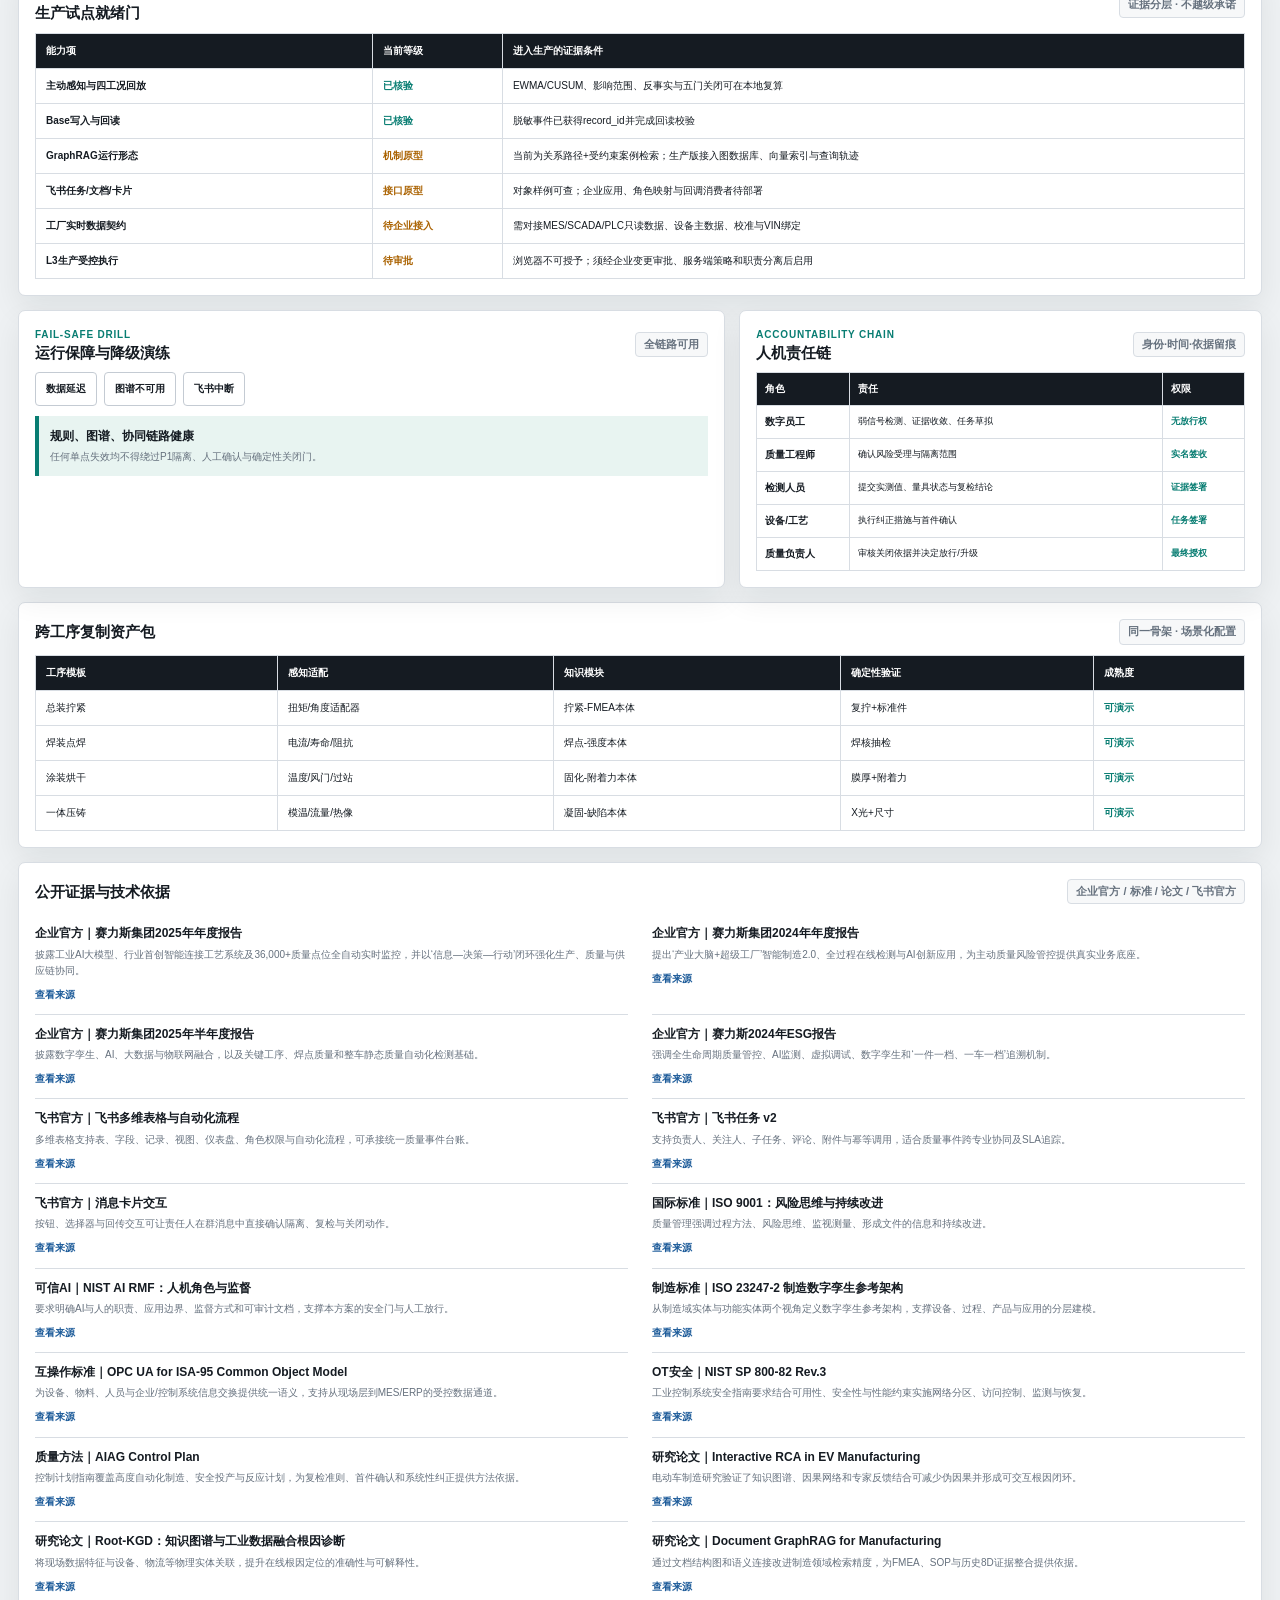
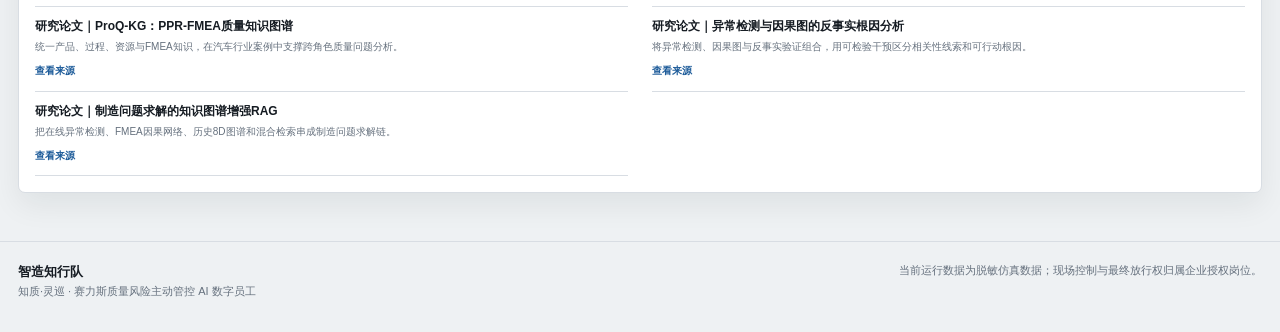
==== commit 15642c84: "Harden final-round quality risk closure" ====
--- a/app/index.html
+++ b/app/index.html
@@ -33,11 +33,11 @@
   </header>
 
   <section class="plant-strip" aria-label="工厂实时态势">
-    <div><span>总装一线</span><b class="normal">稳定</b></div>
-    <div><span>焊装二线</span><b class="watch">1项关注</b></div>
-    <div><span>涂装一线</span><b class="normal">稳定</b></div>
-    <div><span>压铸单元</span><b class="normal">稳定</b></div>
-    <div class="clock"><span>数据时间</span><b id="liveClock">--:--:--</b></div>
+    <div data-plant="assembly"><span>总装一线</span><b class="normal">稳定</b></div>
+    <div data-plant="welding"><span>焊装二线</span><b class="normal">稳定</b></div>
+    <div data-plant="painting"><span>涂装一线</span><b class="normal">稳定</b></div>
+    <div data-plant="casting"><span>压铸单元</span><b class="normal">稳定</b></div>
+    <div class="clock"><span>回放时钟</span><b id="liveClock">--:--</b></div>
   </section>
 
   <section class="runtime-ribbon" aria-label="数字员工运行保障">
@@ -157,6 +157,7 @@
         <div class="action-buttons">
           <button id="dispatchBtn" class="primary-btn">派发飞书闭环</button>
           <button id="confirmBtn" class="secondary-btn">人工确认处置</button>
+          <button id="writebackBtn" class="secondary-btn">验收任务与回写</button>
           <button id="resolveBtn" class="ghost-btn" disabled>验证并关闭</button>
         </div>
         <div id="actionLog" class="action-log"></div>
@@ -223,7 +224,7 @@
       <div class="feishu-grid">
         <article class="feishu-status panel-shell">
           <div class="online-hero">
-            <div><span class="online-dot"></span><strong>飞书对象已验证</strong><small>Base、任务与复盘文档可核验 · 授权状态运行前检查</small></div>
+            <div><span class="online-dot"></span><strong>飞书能力分层核验</strong><small>Base写入回读已核验 · 任务/文档对象样例可查 · Aily与事件订阅待部署</small></div>
             <a id="baseLink" class="secondary-btn" href="https://larkcommunity.feishu.cn/base/DYAabhZeiagT0ZsjGaTcWFPrn7b?table=tblFo5Btaj0IBXiD" target="_blank" rel="noreferrer">打开质量台账</a>
           </div>
           <div id="feishuPipeline" class="feishu-pipeline"></div>
@@ -248,6 +249,10 @@
         <p>以下均为试点目标，不包装为既成收益；只有被现场采纳且完成闭环的事件才进入统计。</p>
       </div>
       <div id="valueCards" class="value-cards"></div>
+      <article class="readiness-panel panel-shell">
+        <div class="panel-heading compact"><div><span class="kicker">PRODUCTION READINESS GATE</span><h3>生产试点就绪门</h3></div><span class="mini-badge">证据分层 · 不越级承诺</span></div>
+        <div id="pilotReadiness" class="pilot-readiness"></div>
+      </article>
       <div class="assurance-grid">
         <article class="resilience-panel panel-shell">
           <div class="panel-heading compact"><div><span class="kicker">FAIL-SAFE DRILL</span><h3>运行保障与降级演练</h3></div><span id="resilienceStatus" class="mini-badge">全链路可用</span></div>
--- a/app/styles.css
+++ b/app/styles.css
@@ -88,6 +88,8 @@
 .plant-strip b { font-size: 12px; }
 .plant-strip .normal { color: #74d0b9; }
 .plant-strip .watch { color: #ffbf63; }
+.plant-strip > div.active-risk { background: #2b2527; box-shadow: inset 0 -3px 0 var(--amber); }
+.plant-strip > div.active-risk .P1 { color: #ff8c94; }
 .plant-strip .clock b { font-variant-numeric: tabular-nums; }
 
 .runtime-ribbon {
@@ -218,6 +220,9 @@
 .bubble.agent { justify-self: start; background: #fff; border-left: 3px solid var(--teal); }
 .bubble.user { justify-self: end; background: #eaf0f7; border-right: 3px solid var(--blue); }
 .bubble.system { max-width: 100%; justify-self: stretch; color: var(--muted); background: #edf0f2; font-size: 11px; text-align: center; }
+.bubble-citations { display: flex; align-items: center; flex-wrap: wrap; gap: 5px; margin-top: 8px; padding-top: 7px; border-top: 1px solid var(--line); }
+.bubble-citations span { color: var(--muted); font-size: 9px; font-weight: 800; }
+.bubble-citations button { padding: 3px 6px; border: 1px solid var(--line); border-radius: 3px; background: var(--surface-soft); color: var(--blue); font-size: 9px; font-weight: 700; }
 .quick-questions { display: flex; flex-wrap: wrap; gap: 7px; margin-top: 10px; }
 .quick-questions button, .text-btn { border: 0; background: transparent; color: var(--blue); font-size: 11px; font-weight: 700; padding: 4px 0; }
 .quick-questions button { padding: 5px 8px; border: 1px solid var(--line); border-radius: 4px; color: var(--ink); background: #fff; }
@@ -244,7 +249,6 @@
 .task > span { color: var(--muted); font-size: 10px; }
 .task.done strong { color: var(--muted); }
 .action-buttons { display: grid; grid-template-columns: 1fr 1fr; gap: 7px; margin-top: 12px; }
-.action-buttons .ghost-btn { grid-column: 1 / -1; }
 .action-log { min-height: 34px; margin-top: 9px; padding: 7px 9px; background: var(--surface-soft); color: var(--muted); border-radius: 4px; font-size: 10px; }
 
 .section-intro { display: flex; justify-content: space-between; align-items: end; gap: 24px; margin: 42px 0 14px; padding: 0 2px; }
@@ -288,6 +292,7 @@
 .hypothesis > div { display: grid; grid-template-columns: auto 1fr auto; gap: 7px; align-items: start; }
 .hypothesis > div span { display: grid; place-items: center; width: 24px; height: 24px; background: var(--ink); color: #fff; font-size: 9px; border-radius: 3px; }
 .hypothesis > div strong { font-size: 12px; line-height: 1.4; }
+.hypothesis > div strong small { display: block; margin-top: 2px; color: var(--muted); font-size: 8px; font-weight: 600; }
 .hypothesis > div b { color: var(--red); font-size: 15px; }
 .hypothesis p { display: grid; grid-template-columns: 30px 1fr; gap: 5px; margin: 7px 0 0; color: var(--muted); font-size: 9px; line-height: 1.45; }
 .hypothesis p i { color: var(--teal); font-style: normal; font-weight: 800; }
@@ -318,6 +323,10 @@
 .posterior-row i { height: 7px; background: #e5e9ed; overflow: hidden; }
 .posterior-row em { display: block; height: 100%; background: var(--teal); transition: width .4s ease; }
 .posterior-row:first-child em { background: var(--red); }
+.rank-shift { display: grid; grid-template-columns: auto auto 1fr; align-items: center; gap: 8px; margin-top: 10px; padding: 8px; color: #fff; background: var(--ink); border-left: 4px solid var(--amber); }
+.rank-shift b, .rank-shift strong, .rank-shift span { color: inherit; font-size: 9px; }
+.rank-shift strong { font-size: 12px; }
+.rank-shift span { text-align: right; }
 .validation-gate { display: grid; gap: 6px; }
 .validation-item { display: grid; grid-template-columns: 26px 1fr; gap: 8px; align-items: center; padding: 7px; border: 1px solid var(--line); background: #fff; border-radius: 4px; }
 .validation-item > span { display: grid; place-items: center; width: 24px; height: 24px; background: #e7eaed; color: var(--muted); border-radius: 50%; font-size: 10px; font-weight: 800; }
@@ -341,12 +350,13 @@
 .online-hero .online-dot { grid-row: 1 / 3; }
 .online-hero strong { font-size: 17px; }
 .online-hero small { color: var(--muted); }
-.feishu-pipeline { display: grid; grid-template-columns: repeat(4, 1fr); gap: 0; padding: 18px 0; }
+.feishu-pipeline { display: grid; grid-template-columns: repeat(6, 1fr); gap: 0; padding: 18px 0; }
 .pipeline-step { position: relative; padding: 10px 12px; border-top: 3px solid var(--line-strong); background: var(--surface-soft); }
 .pipeline-step + .pipeline-step { border-left: 1px solid var(--line); }
 .pipeline-step.active { border-top-color: var(--teal); background: var(--teal-soft); }
 .pipeline-step b { display: block; font-size: 12px; }
 .pipeline-step span { display: block; color: var(--muted); font-size: 10px; }
+.pipeline-step small { display: block; color: var(--muted); font-size: 8px; }
 .live-proof { display: grid; grid-template-columns: repeat(4, 1fr); border: 1px solid var(--line); border-radius: 4px; }
 .live-proof > div { padding: 10px; }
 .live-proof > div + div { border-left: 1px solid var(--line); }
@@ -370,6 +380,15 @@
 .value-card span { color: var(--muted); font-size: 11px; }
 .value-card strong { display: block; margin: 6px 0 4px; font-size: 26px; line-height: 1.15; }
 .value-card p { margin: 0; color: var(--muted); font-size: 10px; }
+.readiness-panel { margin-top: 14px; padding: 16px; }
+.pilot-readiness { border: 1px solid var(--line); overflow-x: auto; }
+.readiness-row { min-width: 820px; display: grid; grid-template-columns: 1fr 130px 2.2fr; align-items: center; }
+.readiness-row > * { min-width: 0; padding: 9px 10px; border-right: 1px solid var(--line); border-bottom: 1px solid var(--line); font-size: 10px; }
+.readiness-row > *:last-child { border-right: 0; }
+.readiness-row:last-child > * { border-bottom: 0; }
+.readiness-row.header { color: #fff; background: var(--ink); }
+.readiness-row em { color: var(--amber); font-style: normal; font-weight: 800; }
+.readiness-row em.verified { color: var(--teal); }
 .assurance-grid { display: grid; grid-template-columns: 1.15fr .85fr; gap: 14px; margin-top: 14px; }
 .assurance-grid > article { padding: 16px; }
 .resilience-outcome { margin-top: 10px; padding: 11px; border-left: 4px solid var(--teal); background: var(--teal-soft); }
@@ -433,8 +452,7 @@
 @media (max-width: 1080px) {
   .command-layout { grid-template-columns: 230px 1fr; }
   .action-column { position: static; grid-column: 1 / -1; max-height: none; }
-  .action-buttons { grid-template-columns: repeat(3, 1fr); }
-  .action-buttons .ghost-btn { grid-column: auto; }
+  .action-buttons { grid-template-columns: repeat(2, 1fr); }
   .value-cards { grid-template-columns: repeat(2, 1fr); }
 }
 @media (max-width: 820px) {
@@ -472,7 +490,7 @@
   .intelligence-grid, .feishu-grid { grid-template-columns: minmax(0, 1fr); }
   .assurance-grid { grid-template-columns: minmax(0, 1fr); }
   .knowledge-panel, .record-panel { grid-column: auto; }
-  .feishu-pipeline { grid-template-columns: repeat(2, 1fr); }
+  .feishu-pipeline { grid-template-columns: repeat(3, 1fr); }
   .live-proof { grid-template-columns: repeat(2, 1fr); }
   .source-support { grid-template-columns: 1fr; }
   .section-intro { display: block; }
@@ -481,7 +499,9 @@
 @media (max-width: 560px) {
   .brand-copy small { display: none; }
   .top-actions .ghost-btn { display: none; }
-  .scenario-list { grid-template-columns: 1fr; }
+  .scenario-list { display: flex; overflow-x: auto; gap: 8px; padding-bottom: 4px; scroll-snap-type: x proximity; }
+  .scenario { flex: 0 0 248px; min-height: 82px; scroll-snap-align: start; }
+  .scenario-rail { padding-bottom: 10px; }
   .top-actions .primary-btn { min-height: 34px; padding: 6px 10px; font-size: 12px; }
   .plant-strip { padding: 0 6px; }
   .plant-strip > div { min-height: 38px; padding: 7px 8px; }
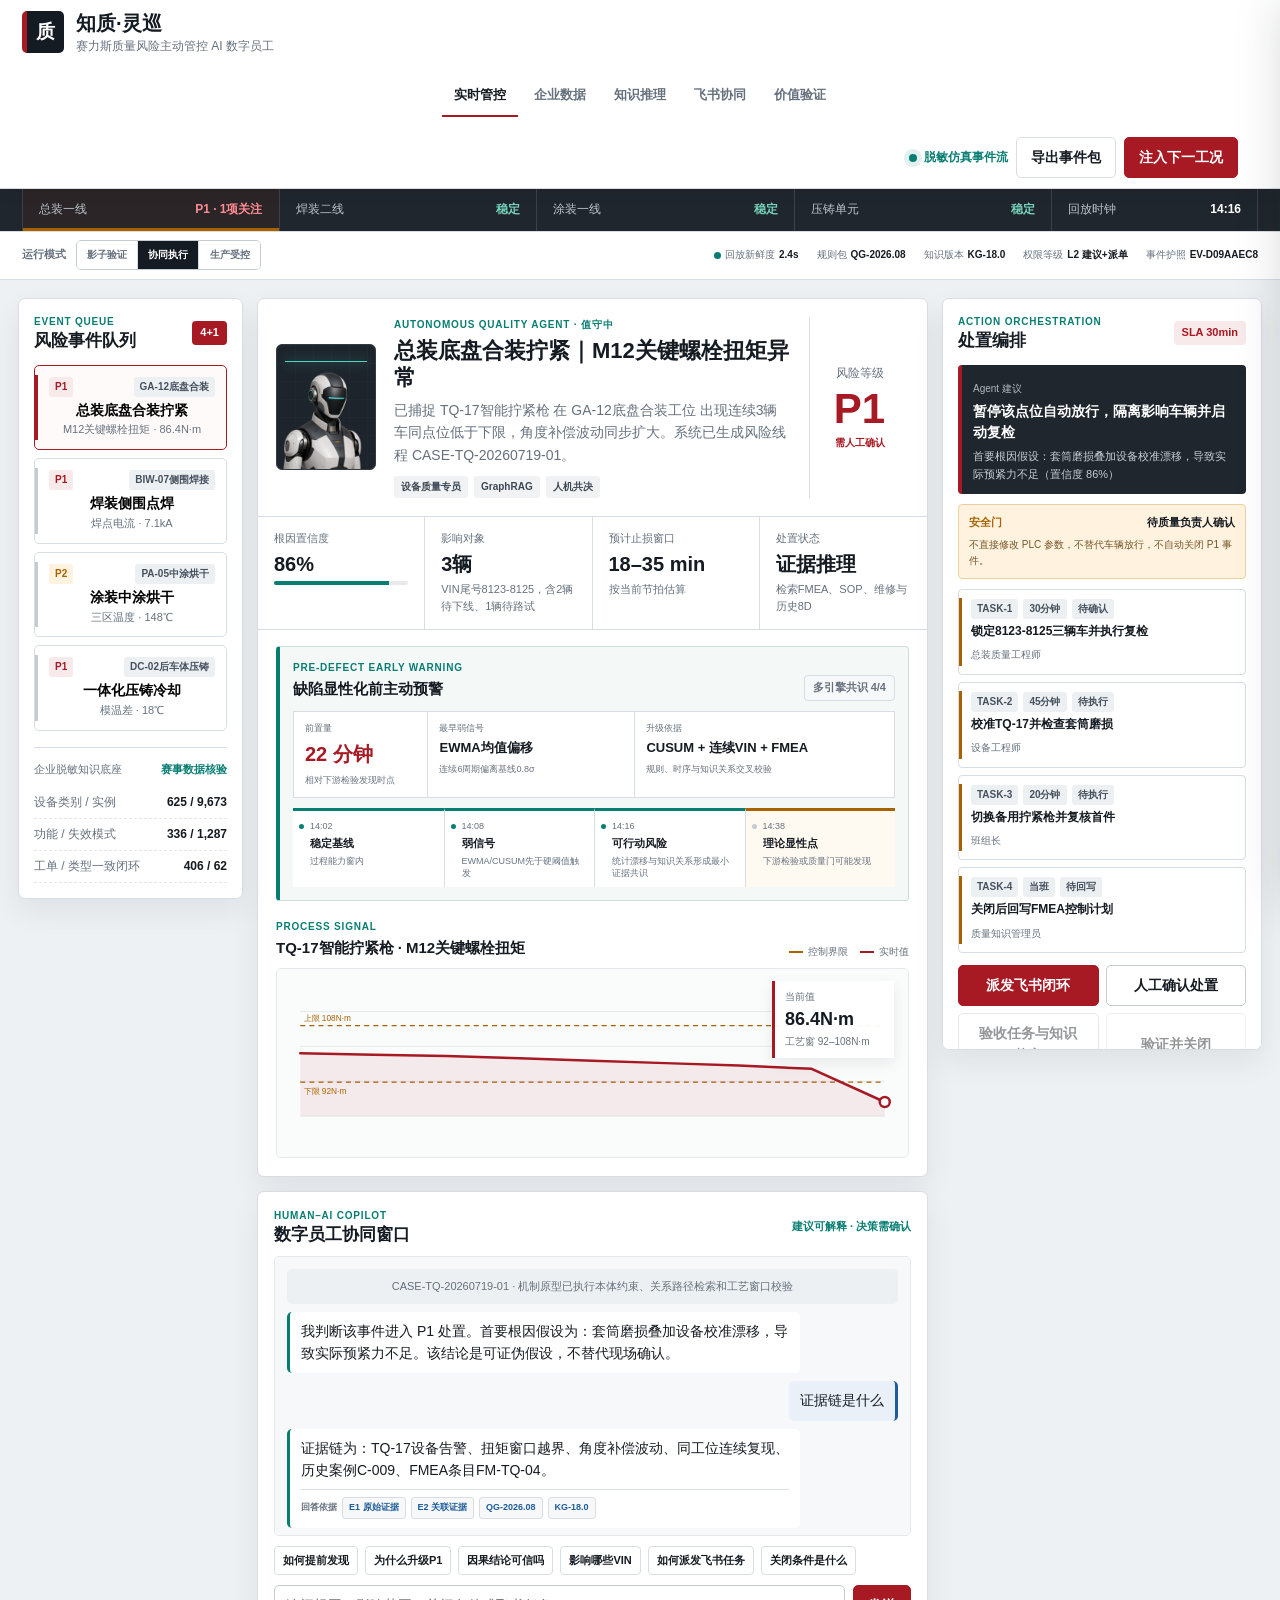
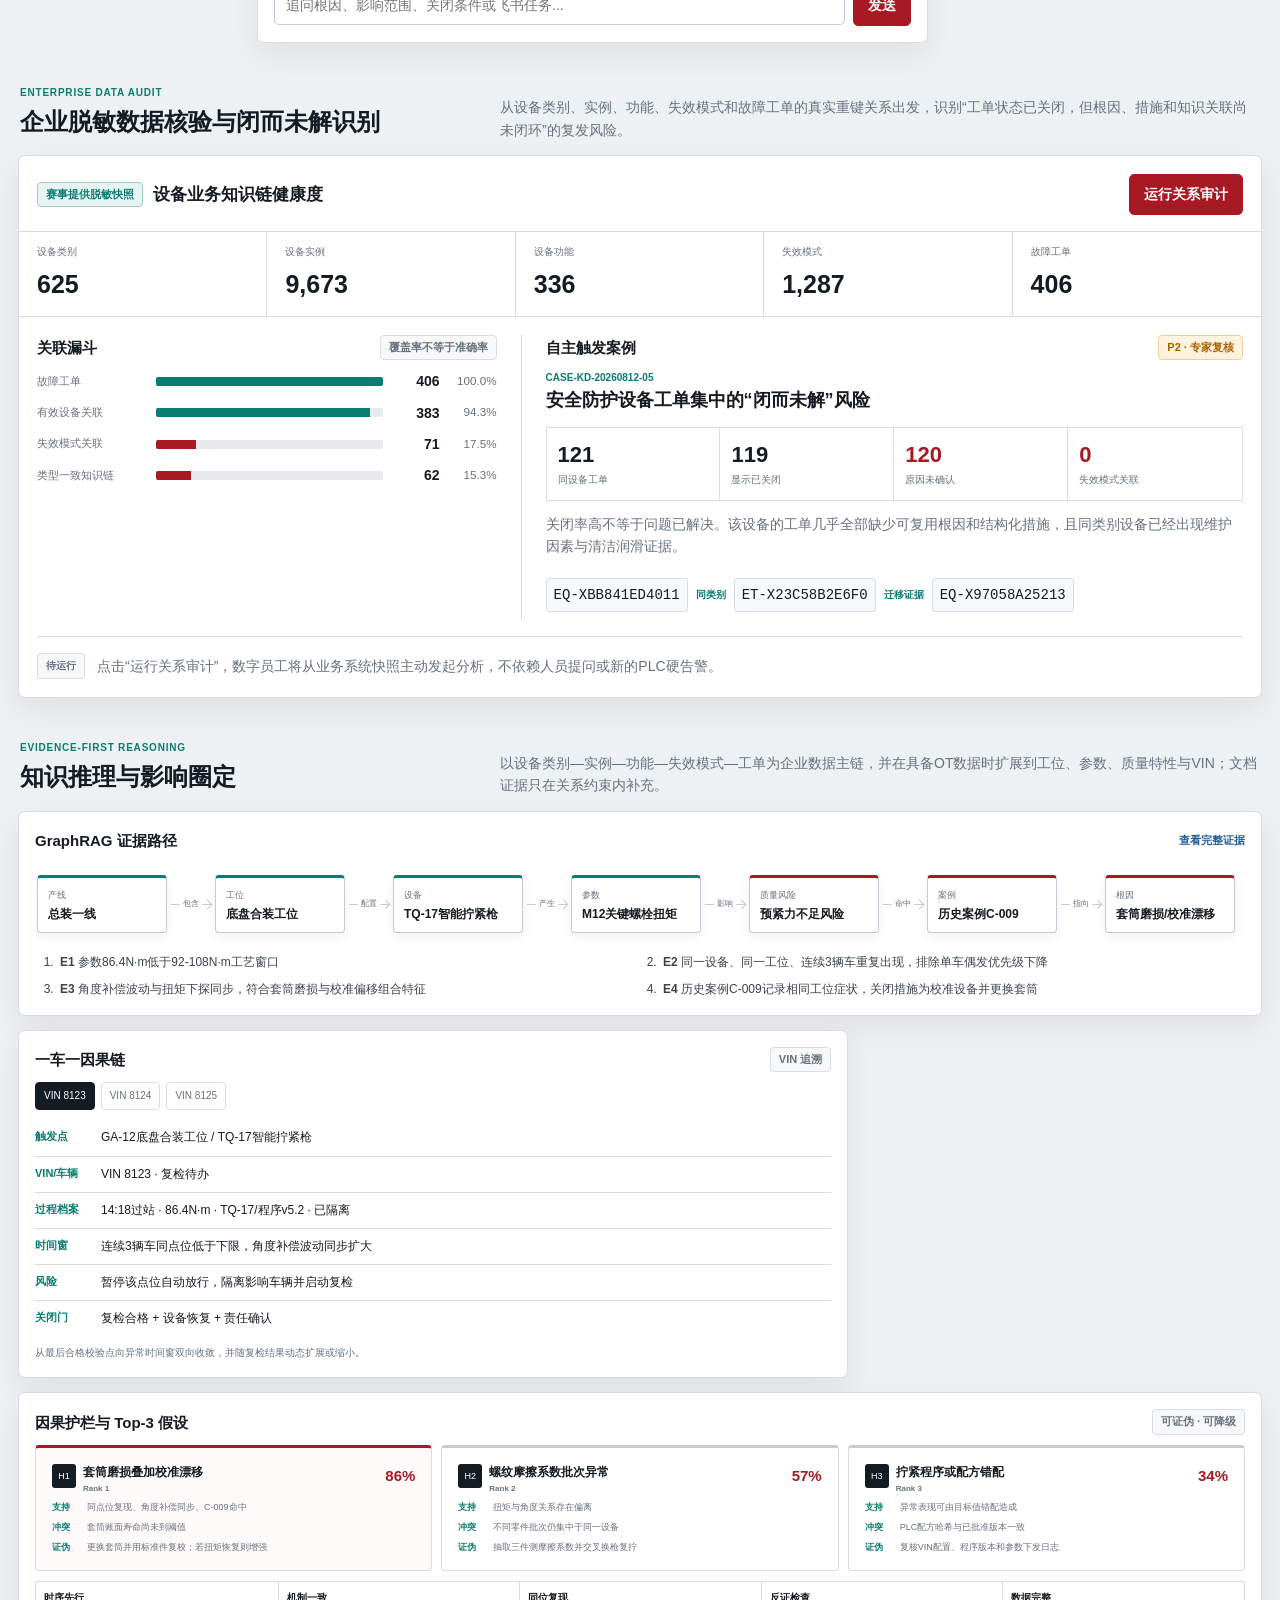
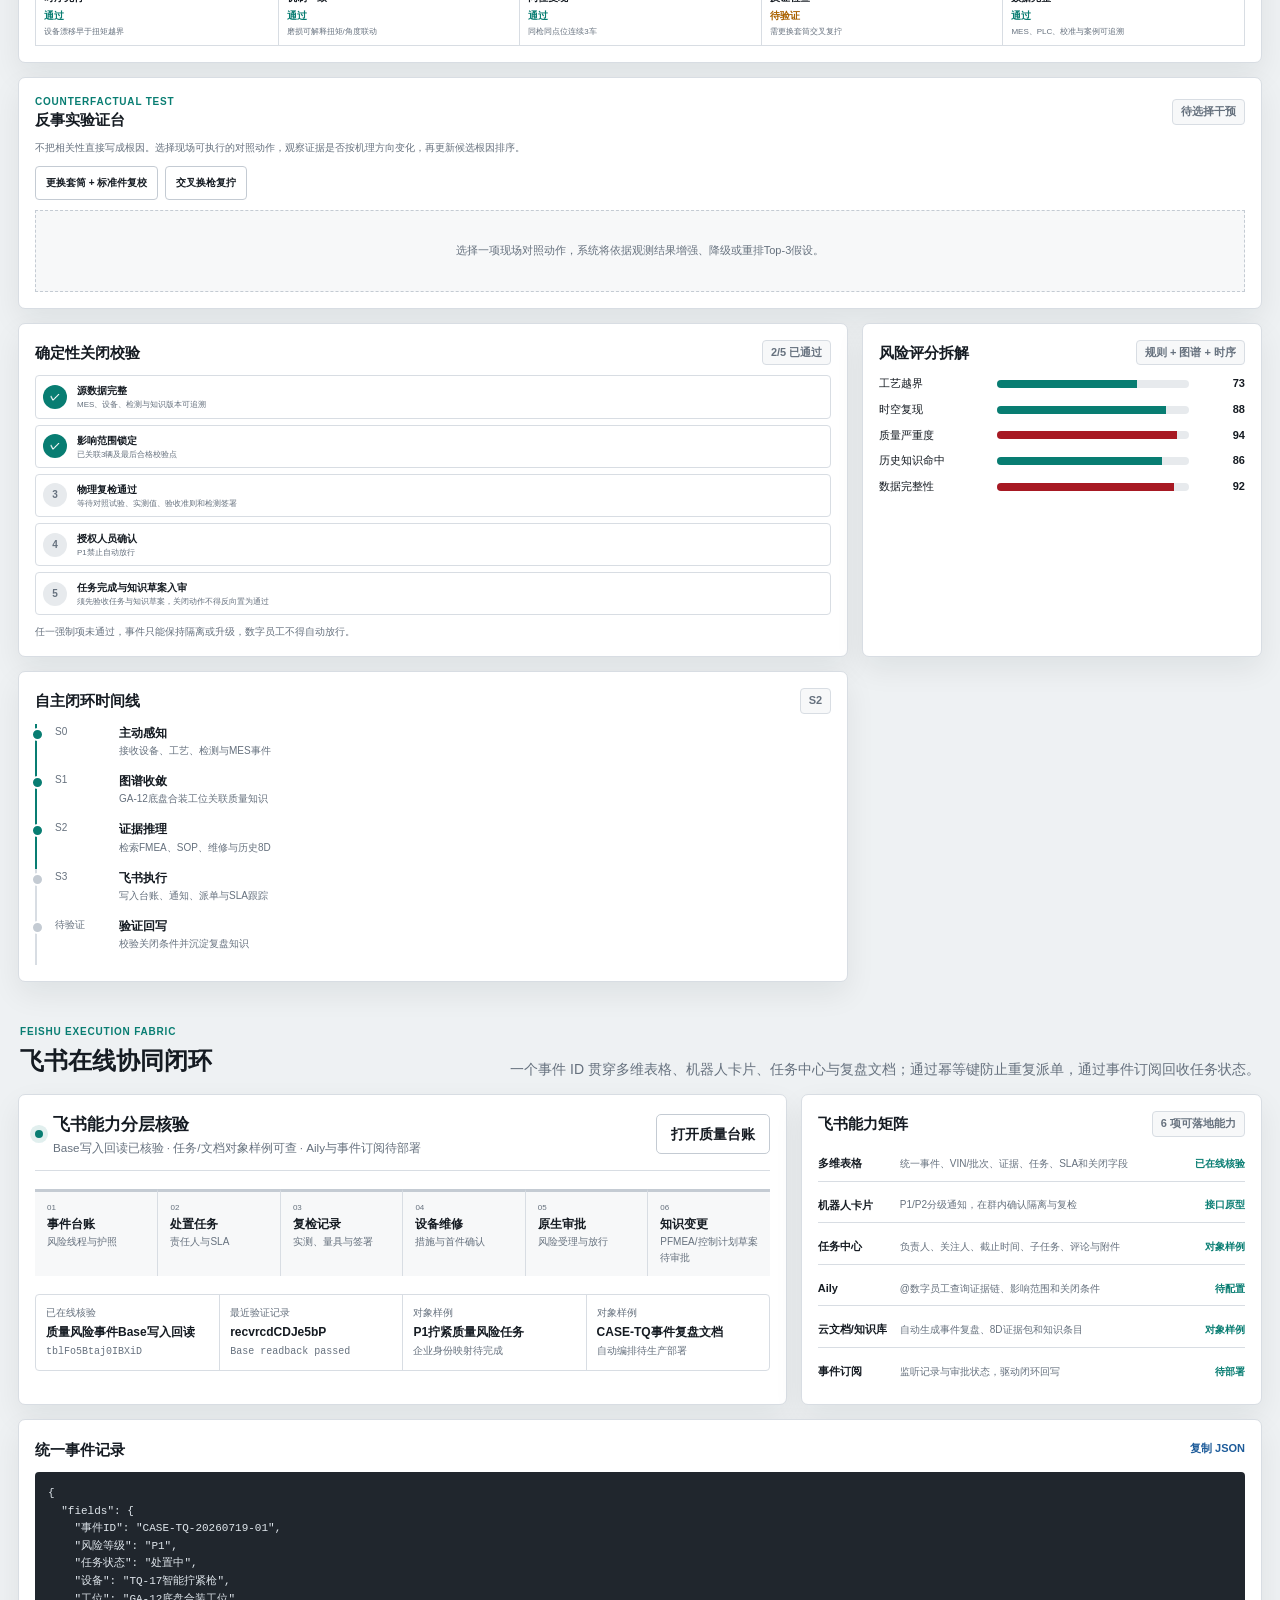
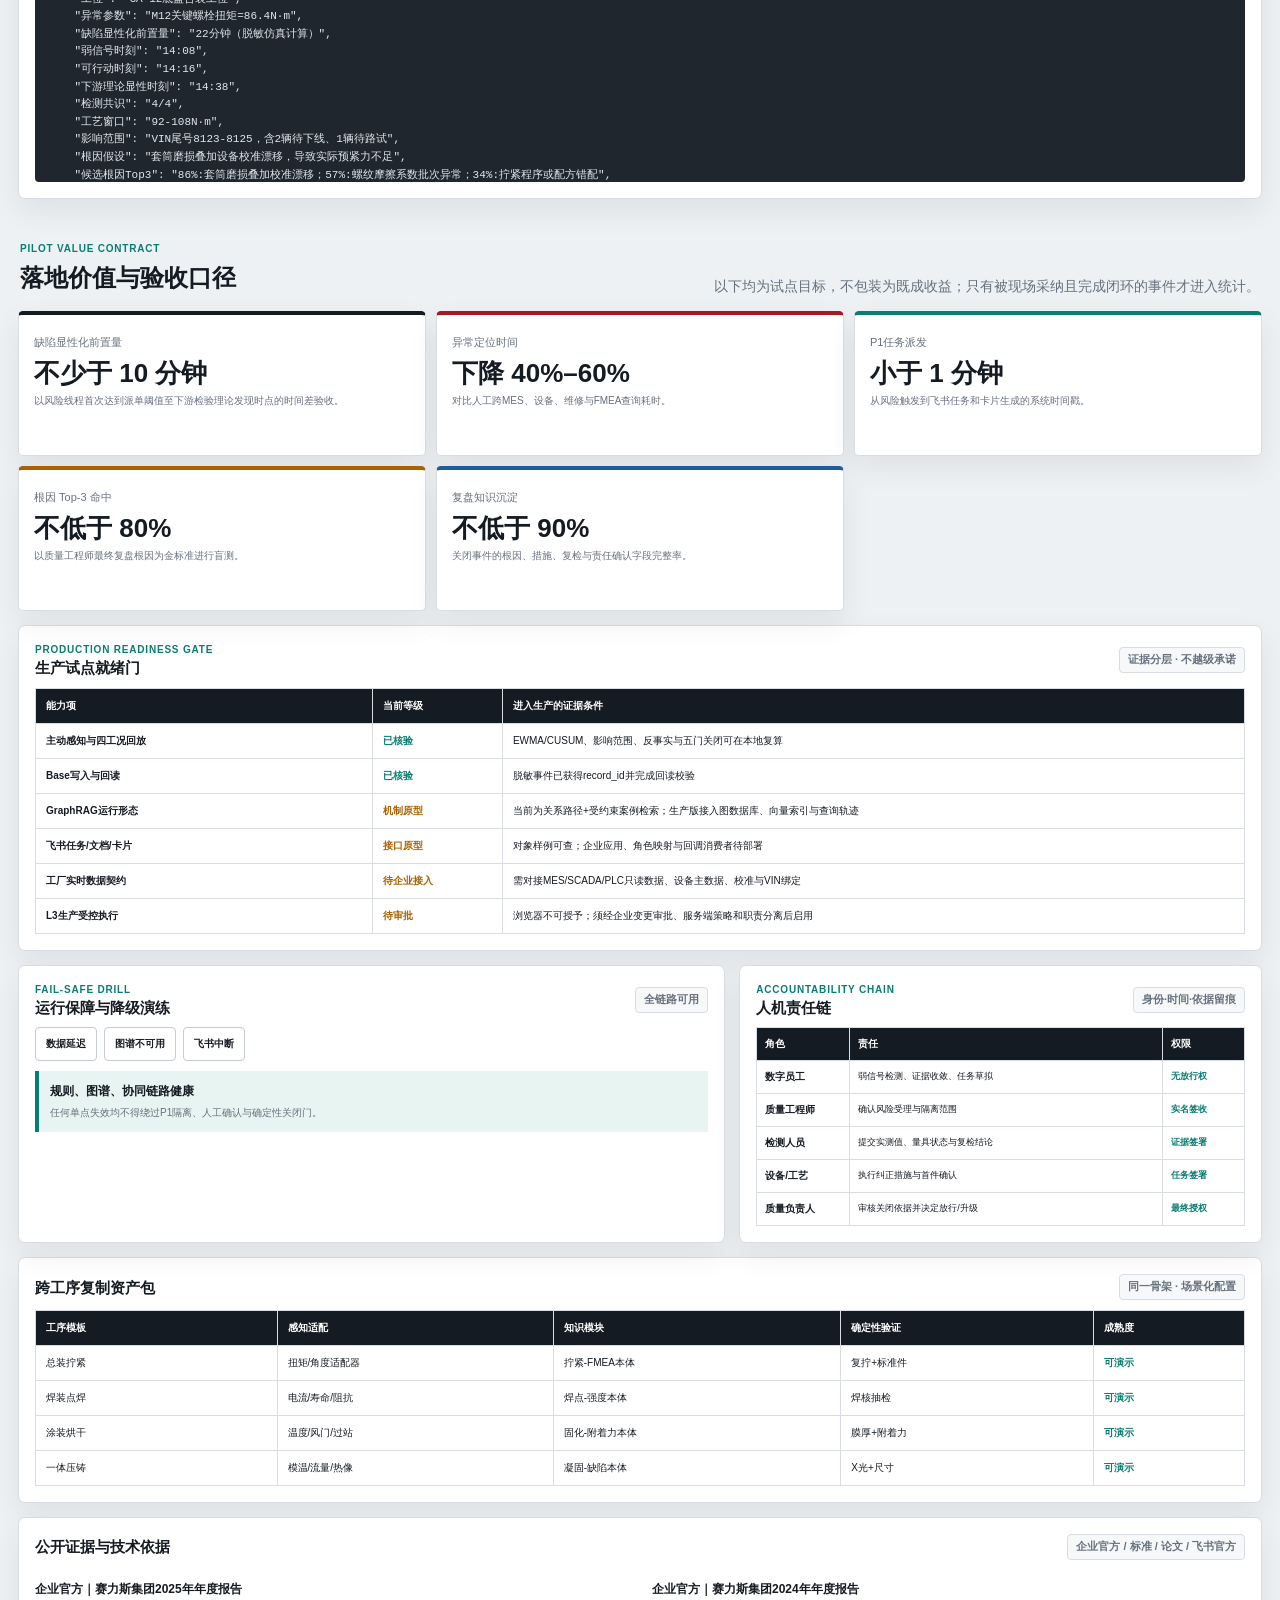
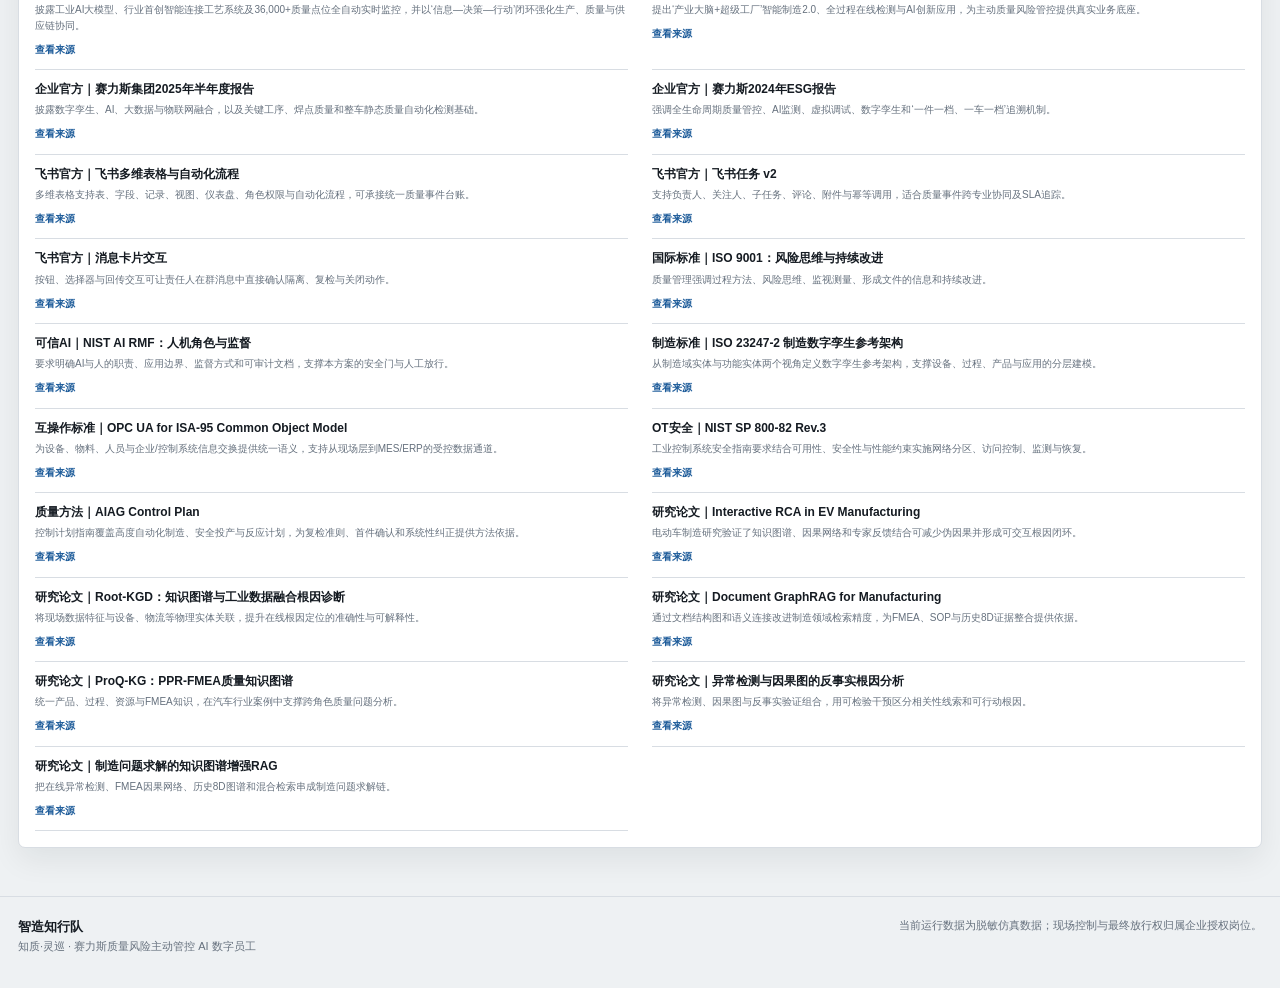
==== commit 6811b549: "Ground final solution in enterprise equipment data" ====
--- a/app/index.html
+++ b/app/index.html
@@ -20,6 +20,7 @@
 
     <nav class="primary-nav" aria-label="工作台导航">
       <button class="nav-item active" data-target="command">实时管控</button>
+      <button class="nav-item" data-target="dataset">企业数据</button>
       <button class="nav-item" data-target="reasoning">知识推理</button>
       <button class="nav-item" data-target="collaboration">飞书协同</button>
       <button class="nav-item" data-target="value">价值验证</button>
@@ -52,7 +53,7 @@
     <div class="runtime-facts">
       <span><i class="healthy"></i>回放新鲜度 <b id="freshnessValue">2.4s</b></span>
       <span>规则包 <b id="ruleVersion">QG-2026.08</b></span>
-      <span>知识版本 <b id="knowledgeVersion">KG-17.4</b></span>
+      <span>知识版本 <b id="knowledgeVersion">KG-18.0</b></span>
       <span>权限等级 <b id="permissionLevel">L2 建议+派单</b></span>
       <span>事件护照 <b id="eventPassport">--</b></span>
     </div>
@@ -63,15 +64,14 @@
       <aside class="scenario-rail panel-shell">
         <div class="panel-heading">
           <div><span class="kicker">EVENT QUEUE</span><h2>风险事件队列</h2></div>
-          <span id="eventCount" class="count-badge">4</span>
+          <span id="eventCount" class="count-badge">4+1</span>
         </div>
         <div id="scenarioList" class="scenario-list"></div>
         <div class="coverage-block">
-          <div class="coverage-head"><span>知识底座覆盖</span><b>首期试点</b></div>
-          <div class="coverage-row"><span>设备 / 工位</span><strong>26 / 18</strong></div>
-          <div class="coverage-row"><span>质量关系</span><strong>1,248</strong></div>
-          <div class="coverage-row"><span>历史案例</span><strong>320</strong></div>
-          <div class="coverage-row"><span>控制规则</span><strong>186</strong></div>
+          <div class="coverage-head"><span>企业脱敏知识底座</span><b>赛事数据核验</b></div>
+          <div class="coverage-row"><span>设备类别 / 实例</span><strong>625 / 9,673</strong></div>
+          <div class="coverage-row"><span>功能 / 失效模式</span><strong>336 / 1,287</strong></div>
+          <div class="coverage-row"><span>工单 / 类型一致闭环</span><strong>406 / 62</strong></div>
         </div>
       </aside>
 
@@ -157,17 +157,42 @@
         <div class="action-buttons">
           <button id="dispatchBtn" class="primary-btn">派发飞书闭环</button>
           <button id="confirmBtn" class="secondary-btn">人工确认处置</button>
-          <button id="writebackBtn" class="secondary-btn">验收任务与回写</button>
+          <button id="writebackBtn" class="secondary-btn">验收任务与知识草案</button>
           <button id="resolveBtn" class="ghost-btn" disabled>验证并关闭</button>
         </div>
         <div id="actionLog" class="action-log"></div>
       </aside>
+    </section>
+
+    <section id="dataset" class="dataset-section anchor-section">
+      <div class="section-intro">
+        <div><span class="kicker">ENTERPRISE DATA AUDIT</span><h2>企业脱敏数据核验与闭而未解识别</h2></div>
+        <p>从设备类别、实例、功能、失效模式和故障工单的真实重键关系出发，识别“工单状态已关闭，但根因、措施和知识关联尚未闭环”的复发风险。</p>
+      </div>
+      <article class="dataset-console panel-shell">
+        <div class="dataset-heading">
+          <div><span class="mini-badge verified">赛事提供脱敏快照</span><h3>设备业务知识链健康度</h3></div>
+          <button id="runDataAuditBtn" class="primary-btn">运行关系审计</button>
+        </div>
+        <div id="companyDatasetMetrics" class="dataset-metrics"></div>
+        <div class="dataset-body">
+          <div class="funnel-zone">
+            <div class="panel-heading compact"><h3>关联漏斗</h3><span class="mini-badge">覆盖率不等于准确率</span></div>
+            <div id="relationshipFunnel" class="relationship-funnel"></div>
+          </div>
+          <div class="debt-zone">
+            <div class="panel-heading compact"><h3>自主触发案例</h3><span class="mini-badge warning">P2 · 专家复核</span></div>
+            <div id="knowledgeDebtCase" class="knowledge-debt-case"></div>
+          </div>
+        </div>
+        <div id="dataAuditTrace" class="data-audit-trace" aria-live="polite"></div>
+      </article>
     </section>
 
     <section id="reasoning" class="intelligence-section anchor-section">
       <div class="section-intro">
         <div><span class="kicker">EVIDENCE-FIRST REASONING</span><h2>知识推理与影响圈定</h2></div>
-        <p>以设备—工位—参数—质量特性—缺陷模式—历史案例为主链，文档证据用于校验，不让大模型脱离现场关系自由生成。</p>
+        <p>以设备类别—实例—功能—失效模式—工单为企业数据主链，并在具备OT数据时扩展到工位、参数、质量特性与VIN；文档证据只在关系约束内补充。</p>
       </div>
 
       <div class="intelligence-grid">
--- a/app/styles.css
+++ b/app/styles.css
@@ -254,6 +254,57 @@
 .section-intro { display: flex; justify-content: space-between; align-items: end; gap: 24px; margin: 42px 0 14px; padding: 0 2px; }
 .section-intro h2 { margin: 2px 0 0; font-size: 24px; }
 .section-intro p { max-width: 760px; margin: 0; color: var(--muted); }
+.dataset-console { padding: 18px; }
+.dataset-heading { display: flex; align-items: center; justify-content: space-between; gap: 16px; }
+.dataset-heading > div { display: flex; align-items: center; gap: 10px; }
+.dataset-heading h3 { margin: 0; font-size: 17px; }
+.mini-badge.verified { color: var(--teal); border-color: #9dcec5; background: var(--teal-soft); }
+.mini-badge.warning { color: var(--amber); border-color: #efd09c; background: var(--amber-soft); }
+.dataset-metrics { display: grid; grid-template-columns: repeat(5, 1fr); margin: 16px -18px 0; border-top: 1px solid var(--line); border-bottom: 1px solid var(--line); }
+.dataset-metrics > div { min-height: 82px; padding: 12px 18px; border-right: 1px solid var(--line); }
+.dataset-metrics > div:last-child { border-right: 0; }
+.dataset-metrics span { display: block; color: var(--muted); font-size: 10px; }
+.dataset-metrics strong { display: block; margin-top: 4px; font-size: 25px; font-variant-numeric: tabular-nums; }
+.dataset-body { display: grid; grid-template-columns: .82fr 1.18fr; gap: 24px; padding-top: 18px; }
+.funnel-zone { padding-right: 24px; border-right: 1px solid var(--line); }
+.relationship-funnel { display: grid; gap: 9px; }
+.funnel-row { display: grid; grid-template-columns: 110px 1fr 48px 48px; align-items: center; gap: 9px; }
+.funnel-row > span { color: var(--muted); font-size: 11px; }
+.funnel-row i { height: 9px; overflow: hidden; border-radius: 2px; background: #e7eaed; }
+.funnel-row em { display: block; height: 100%; background: var(--teal); transition: width .7s ease; }
+.funnel-row.gap em { background: var(--red); }
+.funnel-row b, .funnel-row small { font-variant-numeric: tabular-nums; text-align: right; }
+.funnel-row small { color: var(--muted); }
+.knowledge-debt-case { display: grid; gap: 12px; }
+.debt-title span { display: block; color: var(--teal); font-size: 10px; font-weight: 800; }
+.debt-title strong { display: block; font-size: 18px; }
+.debt-stats { display: grid; grid-template-columns: repeat(4, 1fr); border: 1px solid var(--line); }
+.debt-stats > div { min-height: 72px; padding: 9px 11px; border-right: 1px solid var(--line); }
+.debt-stats > div:last-child { border-right: 0; }
+.debt-stats b, .debt-stats span { display: block; }
+.debt-stats b { font-size: 22px; }
+.debt-stats span { color: var(--muted); font-size: 10px; }
+.debt-stats .alert b { color: var(--red); }
+.knowledge-debt-case p { margin: 0; color: var(--muted); }
+.debt-chain { display: flex; align-items: center; gap: 8px; overflow-x: auto; padding: 8px 0; }
+.debt-chain code { flex: 0 0 auto; padding: 5px 7px; color: var(--ink); background: var(--surface-soft); border: 1px solid var(--line); border-radius: 3px; }
+.debt-chain span { flex: 0 0 auto; color: var(--teal); font-size: 10px; font-weight: 800; }
+.data-audit-trace { margin-top: 16px; padding-top: 16px; border-top: 1px solid var(--line); }
+.audit-idle { display: flex; align-items: center; gap: 12px; color: var(--muted); }
+.audit-idle span { flex: 0 0 auto; padding: 4px 8px; color: var(--muted); background: var(--surface-soft); border: 1px solid var(--line); border-radius: 3px; font-size: 10px; font-weight: 800; }
+.audit-idle p { margin: 0; }
+.audit-steps { display: grid; grid-template-columns: repeat(4, 1fr); gap: 1px; background: var(--line); border: 1px solid var(--line); }
+.audit-step { min-height: 112px; padding: 11px; background: #f2f4f5; opacity: .45; }
+.audit-step.active { background: #fff; opacity: 1; box-shadow: inset 0 3px 0 var(--teal); }
+.audit-step b, .audit-step strong, .audit-step span { display: block; }
+.audit-step b { color: var(--teal); font-size: 10px; }
+.audit-step strong { margin: 4px 0; }
+.audit-step span { color: var(--muted); font-size: 10px; line-height: 1.5; }
+.audit-decision { display: flex; align-items: center; justify-content: space-between; gap: 18px; margin-top: 12px; padding: 13px; background: var(--amber-soft); border-left: 4px solid var(--amber); }
+.audit-decision span, .audit-decision strong, .audit-decision p { display: block; }
+.audit-decision span { color: var(--amber); font-size: 10px; font-weight: 800; }
+.audit-decision strong { margin: 2px 0; }
+.audit-decision p { margin: 0; color: #755327; font-size: 11px; }
 .intelligence-grid { display: grid; grid-template-columns: 1.35fr .65fr; gap: 14px; }
 .intelligence-grid article, .feishu-grid article, .sources-panel { padding: 16px; }
 .knowledge-panel { grid-column: 1 / -1; }
@@ -488,6 +539,12 @@
   .guardrail-checks { grid-template-columns: repeat(2, 1fr); }
   .guardrail + .guardrail { border-left: 0; border-top: 1px solid var(--line); }
   .intelligence-grid, .feishu-grid { grid-template-columns: minmax(0, 1fr); }
+  .dataset-body { grid-template-columns: minmax(0, 1fr); }
+  .funnel-zone { padding-right: 0; padding-bottom: 18px; border-right: 0; border-bottom: 1px solid var(--line); }
+  .dataset-metrics { grid-template-columns: repeat(3, 1fr); }
+  .dataset-metrics > div:nth-child(3) { border-right: 0; }
+  .dataset-metrics > div:nth-child(n+4) { border-top: 1px solid var(--line); }
+  .audit-steps { grid-template-columns: repeat(2, 1fr); }
   .assurance-grid { grid-template-columns: minmax(0, 1fr); }
   .knowledge-panel, .record-panel { grid-column: auto; }
   .feishu-pipeline { grid-template-columns: repeat(3, 1fr); }
@@ -531,6 +588,19 @@
   .intervention-options button, .resilience-options button, .action-buttons button, .quick-questions button { min-height: 44px; }
   .action-buttons { grid-template-columns: 1fr; }
   .value-cards { grid-template-columns: 1fr; }
+  .dataset-heading { align-items: flex-start; }
+  .dataset-heading > div { display: block; }
+  .dataset-heading .mini-badge { margin-bottom: 5px; }
+  .dataset-metrics { grid-template-columns: repeat(2, 1fr); }
+  .dataset-metrics > div, .dataset-metrics > div:nth-child(3) { border-right: 1px solid var(--line); border-top: 1px solid var(--line); }
+  .dataset-metrics > div:nth-child(1), .dataset-metrics > div:nth-child(2) { border-top: 0; }
+  .dataset-metrics > div:nth-child(2n) { border-right: 0; }
+  .debt-stats { grid-template-columns: repeat(2, 1fr); }
+  .debt-stats > div:nth-child(2) { border-right: 0; }
+  .debt-stats > div:nth-child(n+3) { border-top: 1px solid var(--line); }
+  .funnel-row { grid-template-columns: 90px 1fr 38px 42px; gap: 6px; }
+  .audit-steps { grid-template-columns: 1fr; }
+  .audit-decision { align-items: stretch; flex-direction: column; }
   .live-proof { grid-template-columns: 1fr; }
   .live-proof > div + div { border-left: 0; border-top: 1px solid var(--line); }
   footer { display: block; }
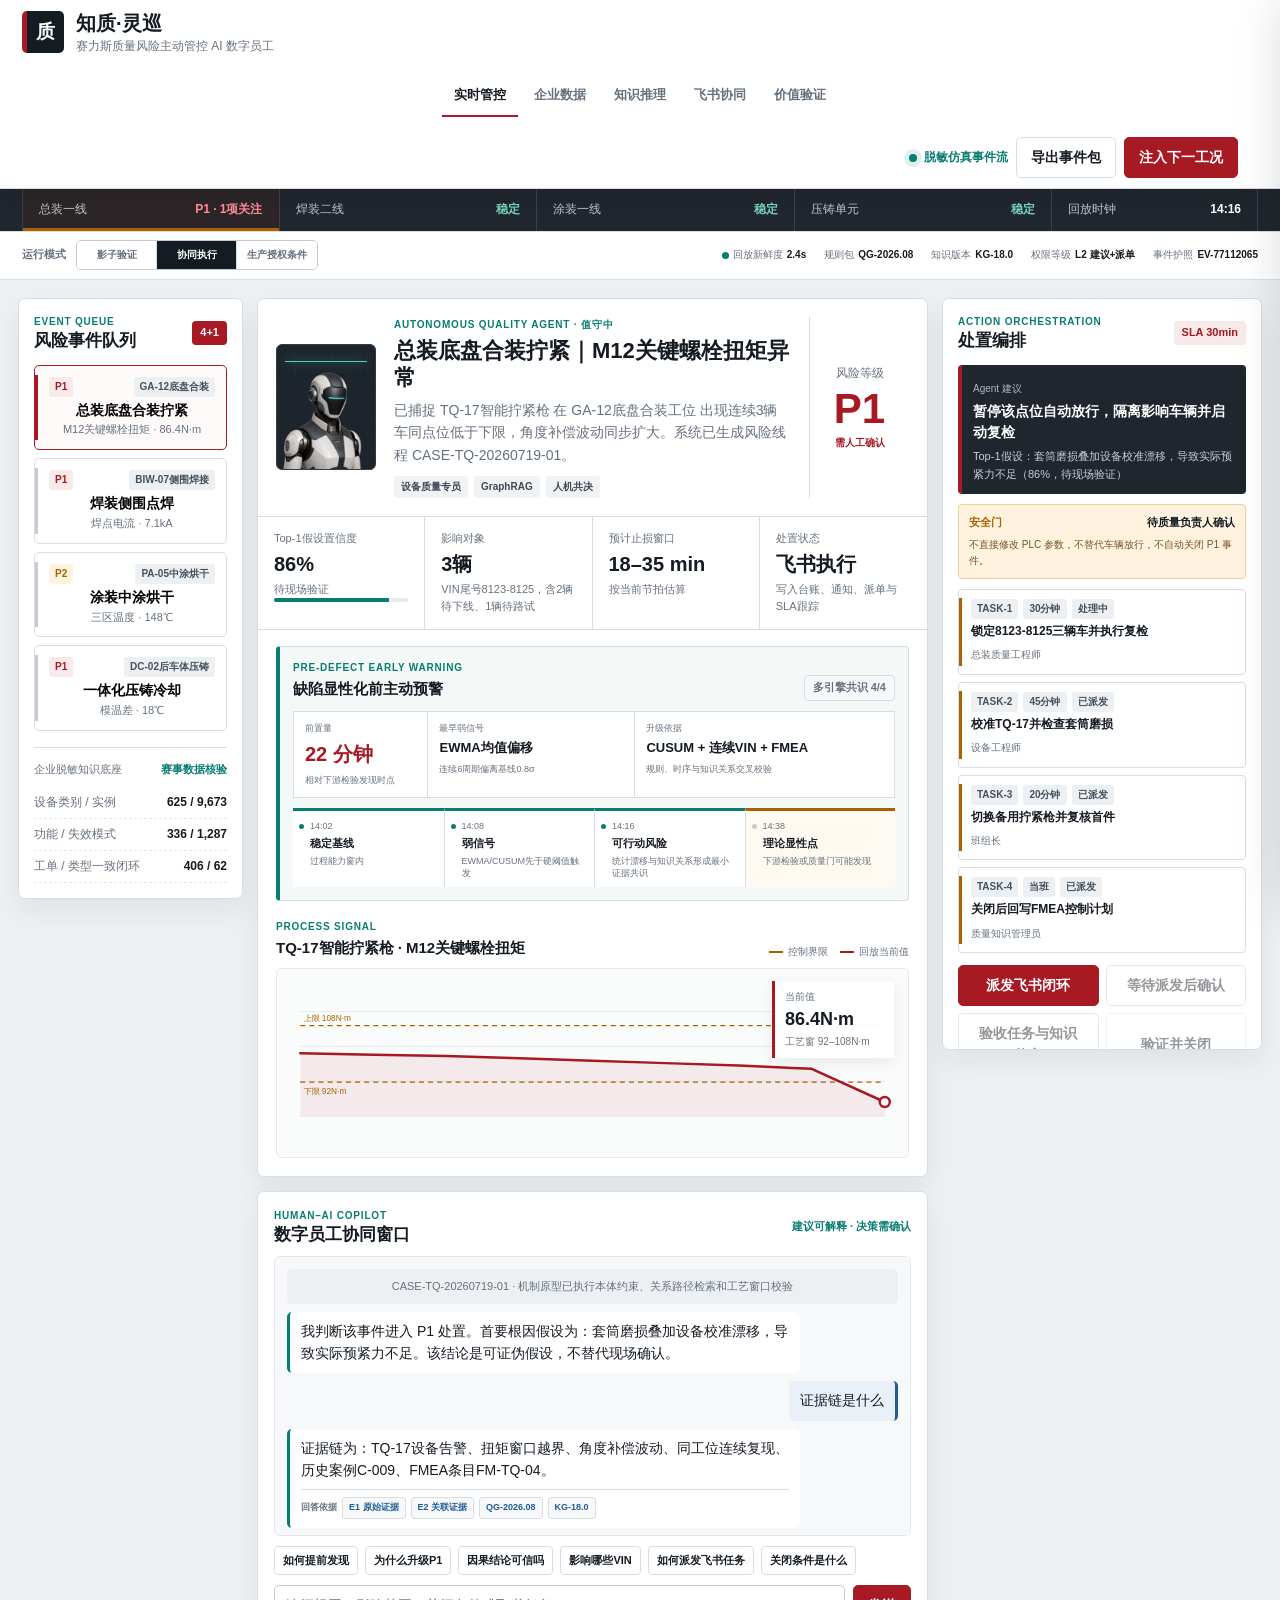
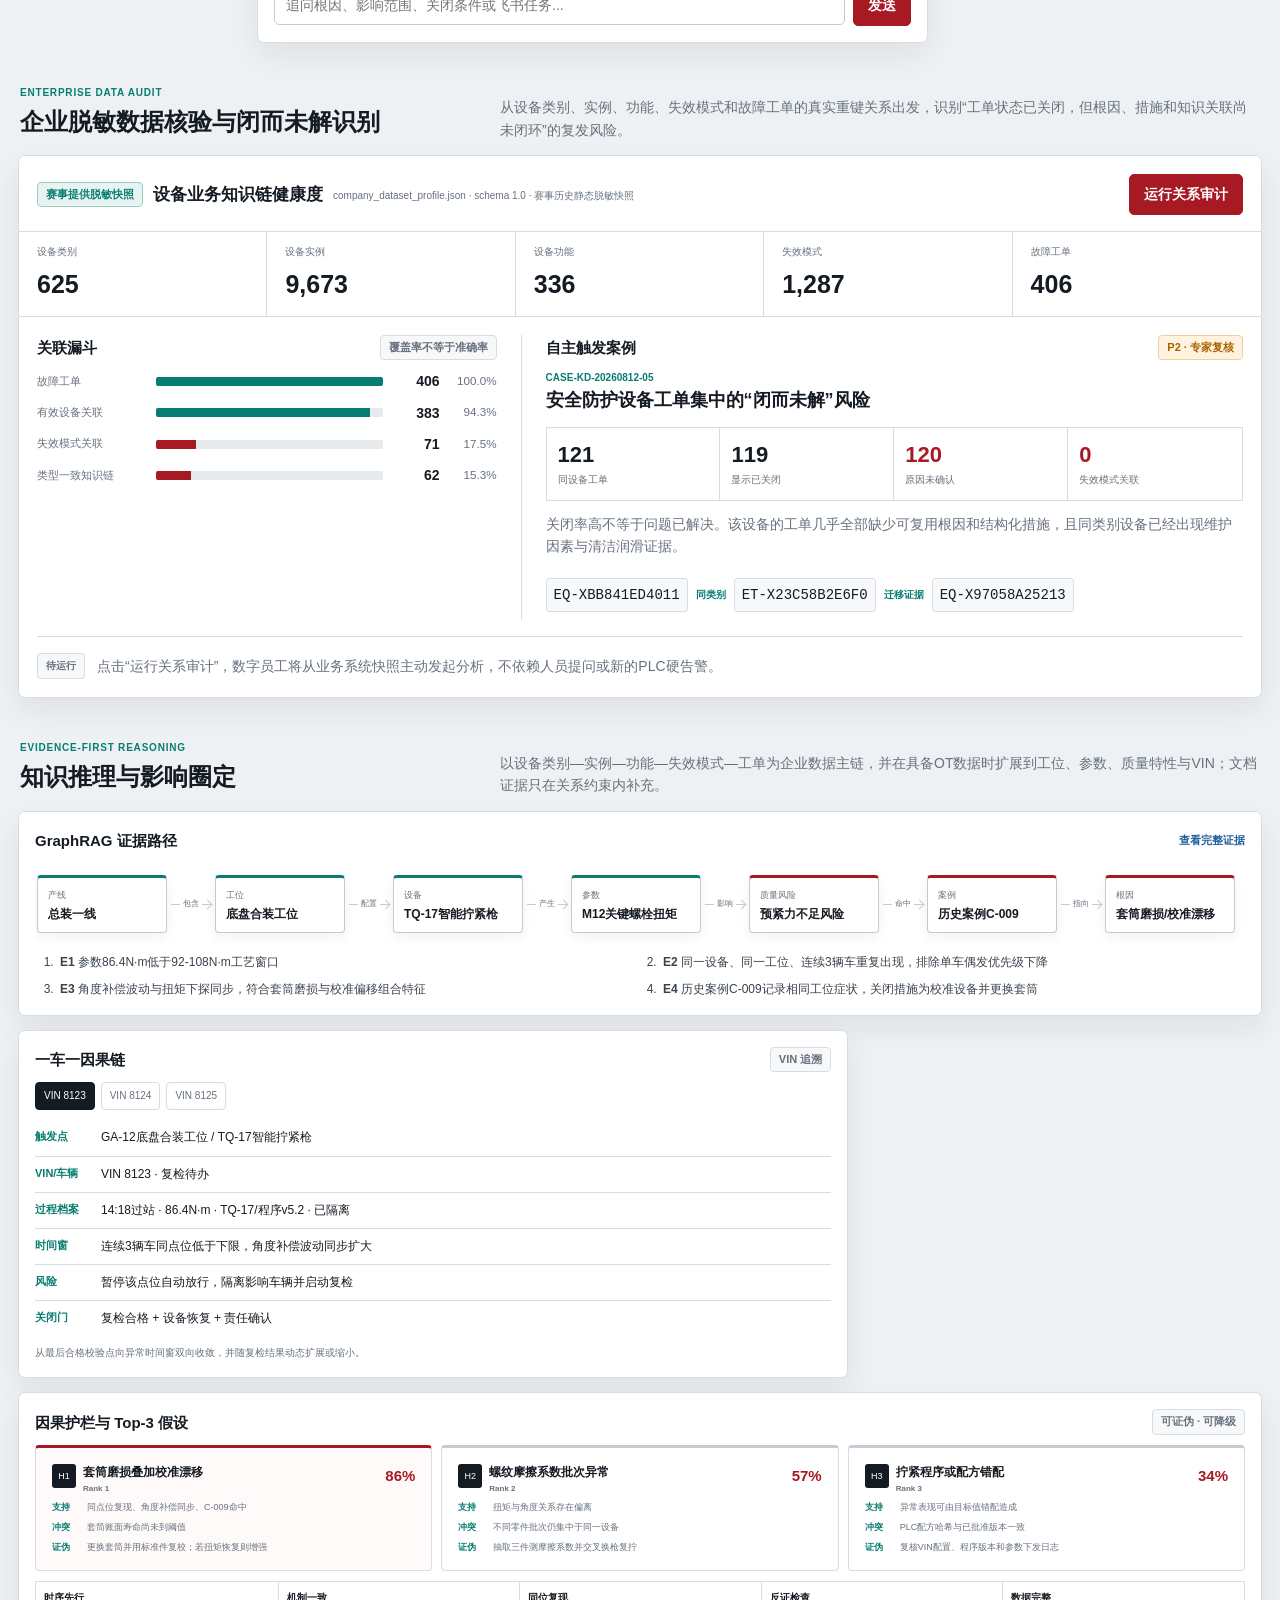
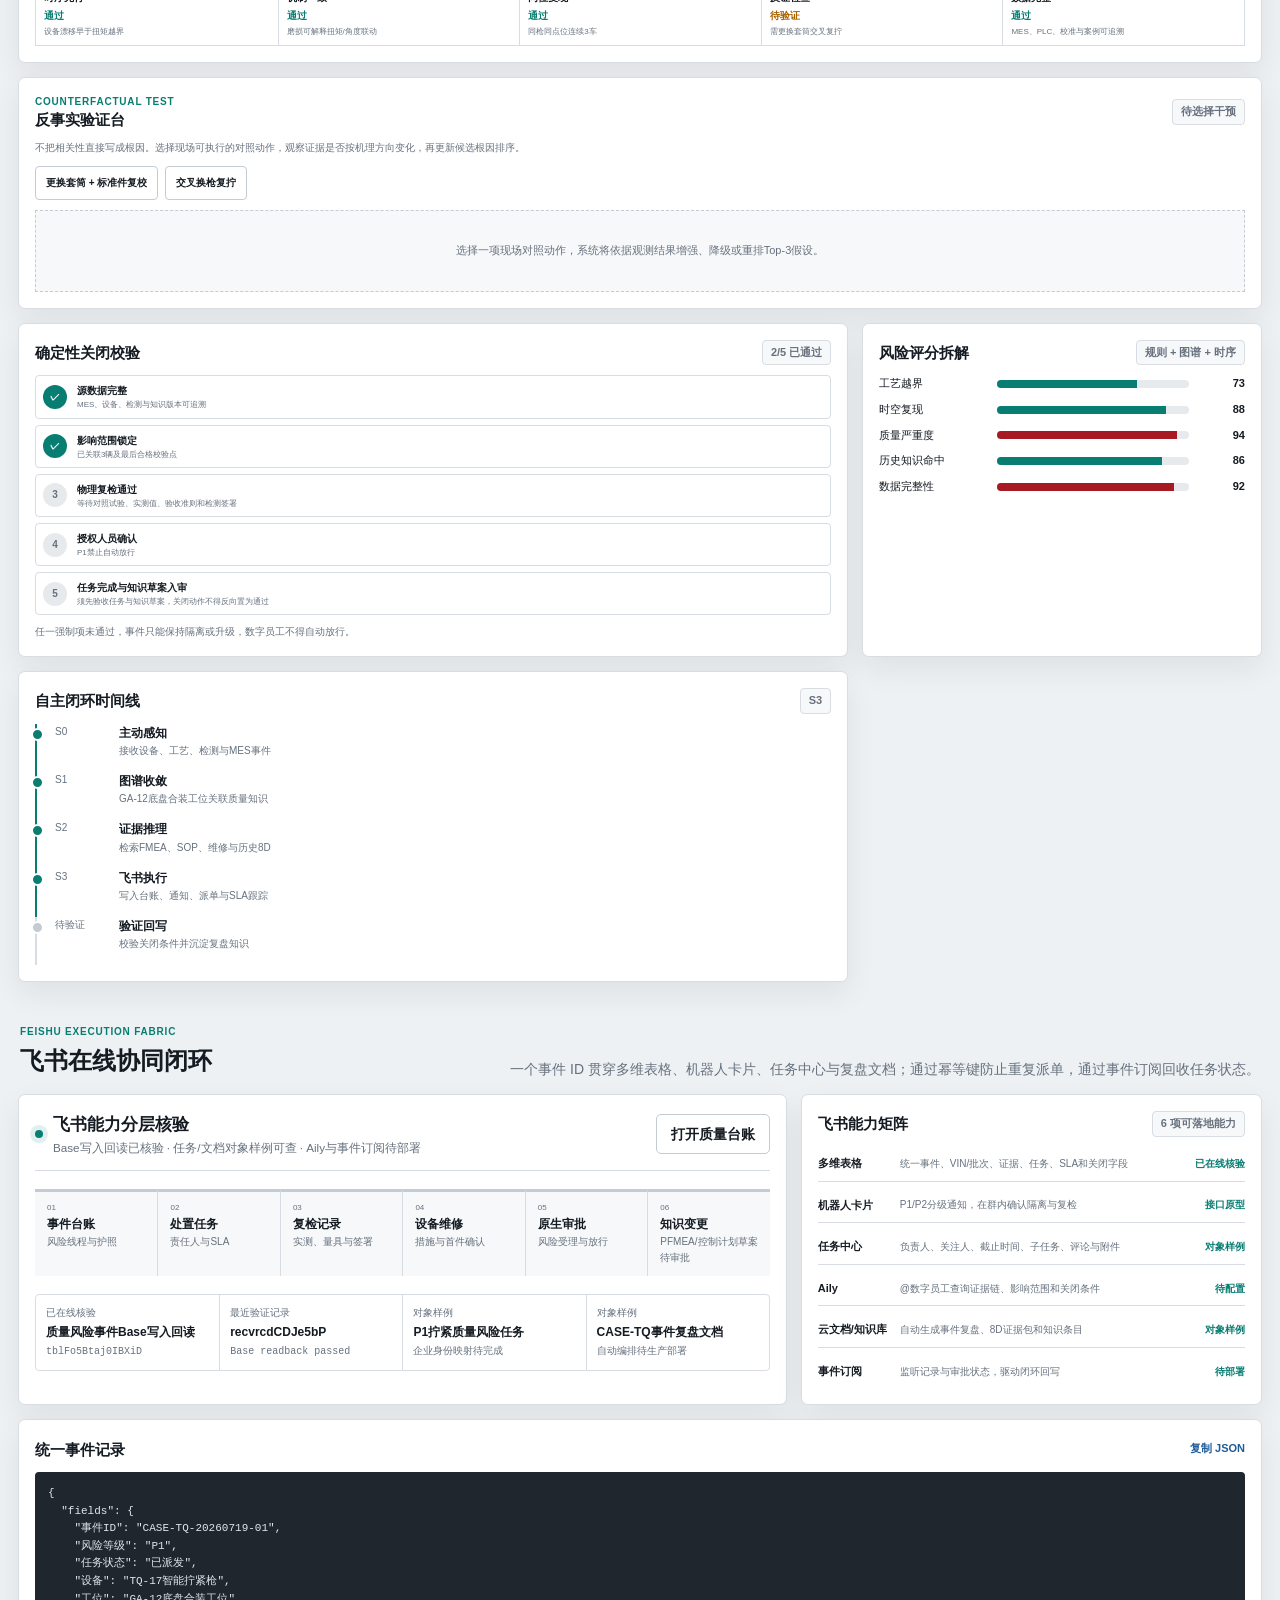
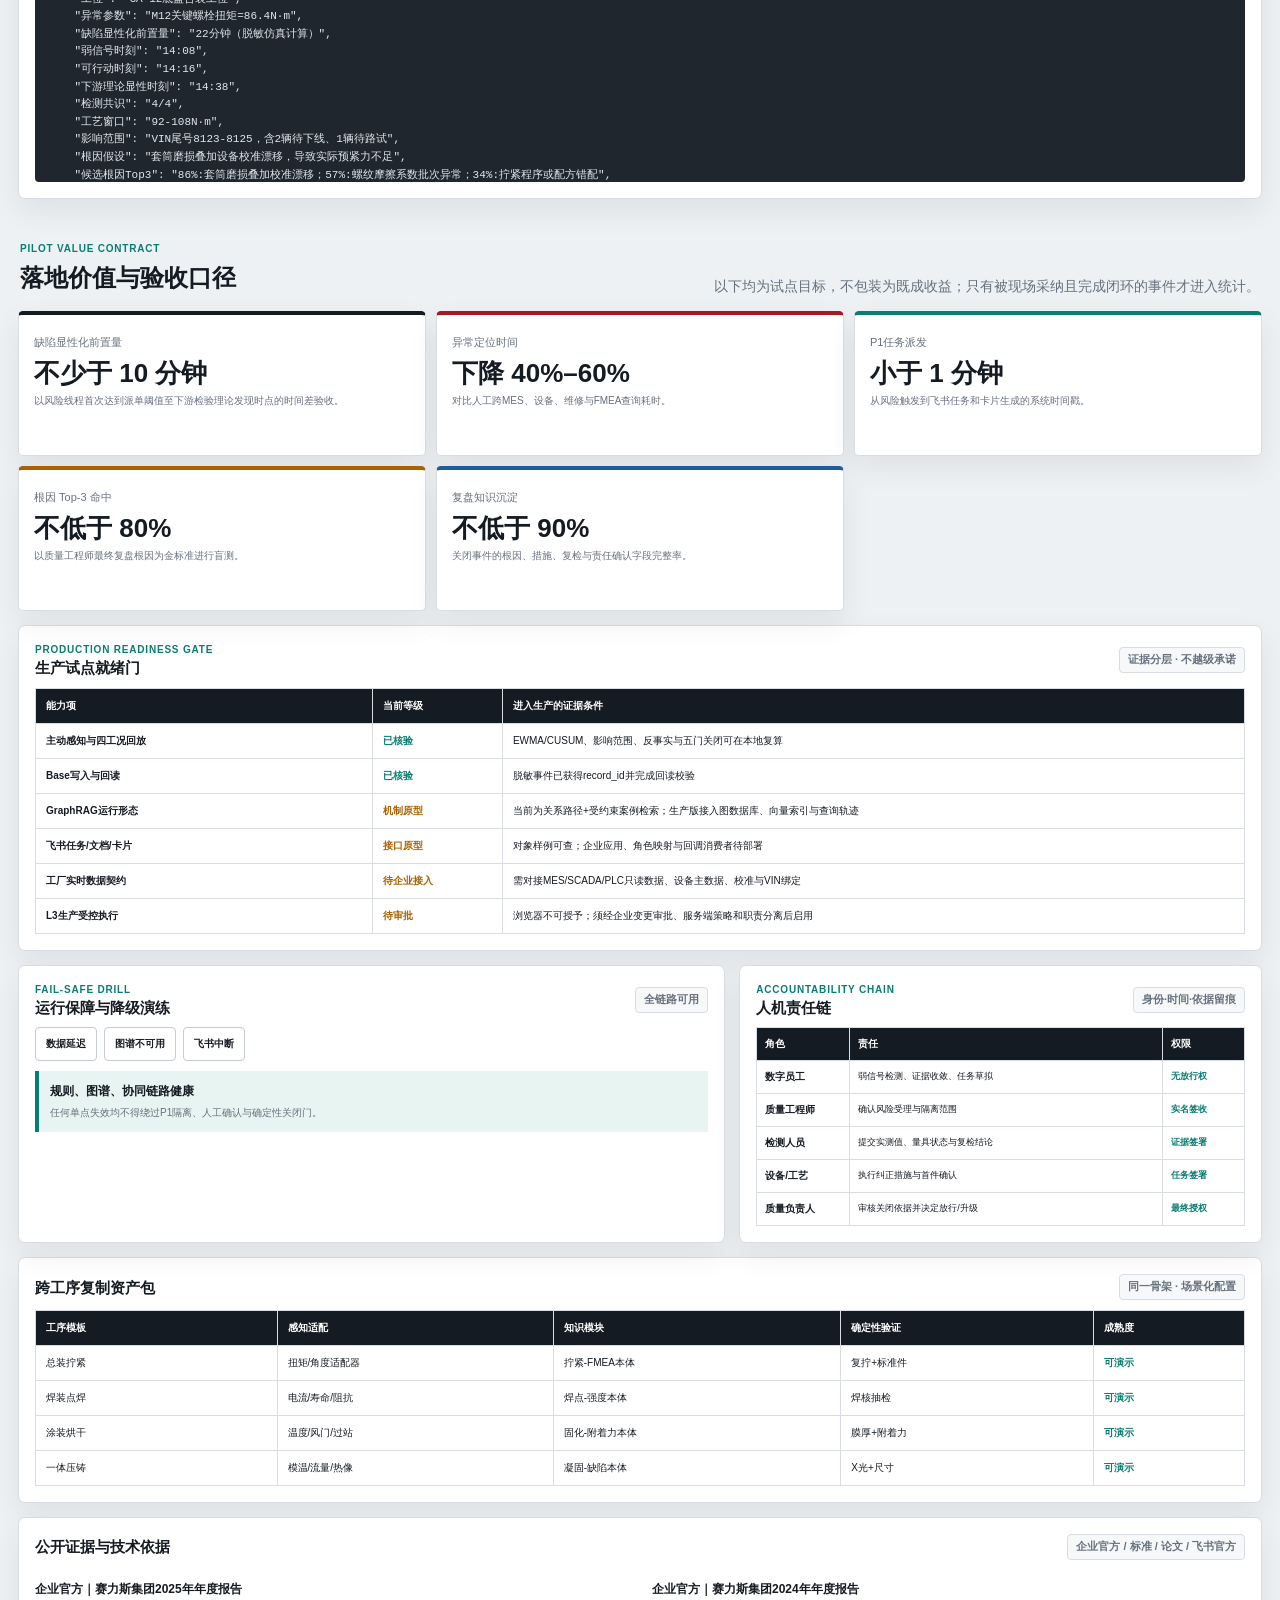
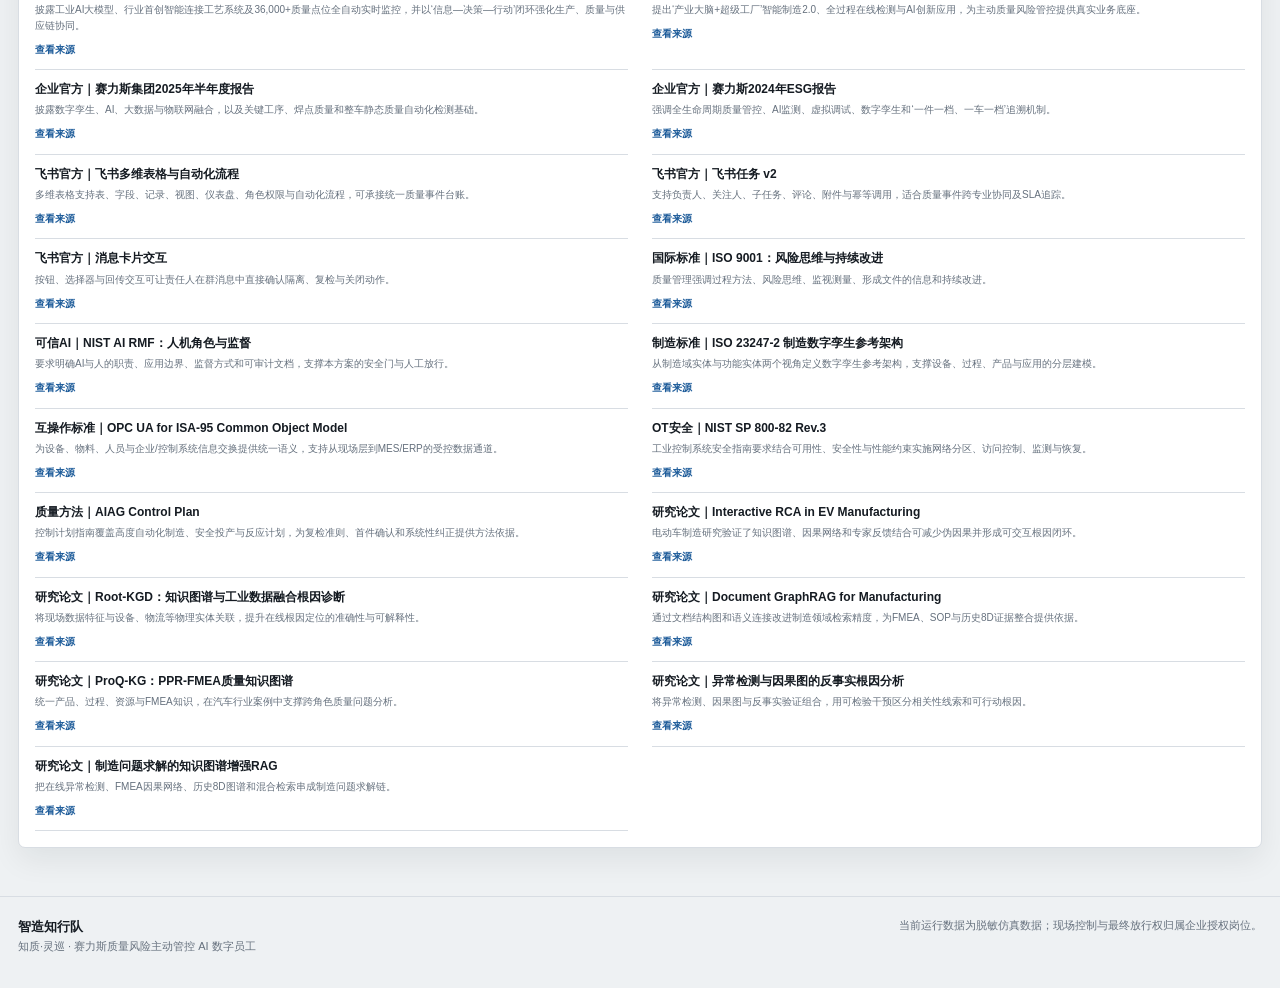
==== commit 88f3c3e0: "Final submission audit and consistency fixes" ====
--- a/app/index.html
+++ b/app/index.html
@@ -33,7 +33,7 @@
     </div>
   </header>
 
-  <section class="plant-strip" aria-label="工厂实时态势">
+  <section class="plant-strip" aria-label="工厂回放态势">
     <div data-plant="assembly"><span>总装一线</span><b class="normal">稳定</b></div>
     <div data-plant="welding"><span>焊装二线</span><b class="normal">稳定</b></div>
     <div data-plant="painting"><span>涂装一线</span><b class="normal">稳定</b></div>
@@ -47,7 +47,7 @@
       <div class="segmented" id="modeSelector" role="group" aria-label="选择运行模式">
         <button data-mode="shadow">影子验证</button>
         <button data-mode="collaborative" class="active">协同执行</button>
-        <button data-mode="controlled">生产受控</button>
+        <button data-mode="controlled" title="需企业授权条件，浏览器不可直接启用">生产授权条件</button>
       </div>
     </div>
     <div class="runtime-facts">
@@ -94,7 +94,7 @@
           </div>
 
           <div class="incident-kpis">
-            <div><span>根因置信度</span><strong id="confidence">--</strong><i><em id="confidenceBar"></em></i></div>
+            <div><span>Top-1假设置信度</span><strong id="confidence">--</strong><small>待现场验证</small><i><em id="confidenceBar"></em></i></div>
             <div><span>影响对象</span><strong id="scopeCount">--</strong><small id="scopeDetail"></small></div>
             <div><span>预计止损窗口</span><strong id="containmentWindow">--</strong><small>按当前节拍估算</small></div>
             <div><span>处置状态</span><strong id="phaseLabel">感知中</strong><small id="phaseDetail">等待事件编排</small></div>
@@ -115,8 +115,8 @@
 
           <div class="signal-console">
             <div class="signal-heading">
-              <div><span class="kicker">PROCESS SIGNAL</span><h3 id="signalTitle">工艺参数实时窗</h3></div>
-              <div class="legend"><span class="limit">控制界限</span><span class="actual">实时值</span></div>
+              <div><span class="kicker">PROCESS SIGNAL</span><h3 id="signalTitle">工艺参数回放窗</h3></div>
+              <div class="legend"><span class="limit">控制界限</span><span class="actual">回放当前值</span></div>
             </div>
             <div class="chart-wrap">
               <svg id="trendChart" viewBox="0 0 760 180" role="img" aria-label="工艺参数趋势图"></svg>
@@ -171,7 +171,7 @@
       </div>
       <article class="dataset-console panel-shell">
         <div class="dataset-heading">
-          <div><span class="mini-badge verified">赛事提供脱敏快照</span><h3>设备业务知识链健康度</h3></div>
+          <div><span class="mini-badge verified">赛事提供脱敏快照</span><h3>设备业务知识链健康度</h3><small id="datasetProvenance" class="dataset-provenance"></small></div>
           <button id="runDataAuditBtn" class="primary-btn">运行关系审计</button>
         </div>
         <div id="companyDatasetMetrics" class="dataset-metrics"></div>
@@ -249,7 +249,7 @@
       <div class="feishu-grid">
         <article class="feishu-status panel-shell">
           <div class="online-hero">
-            <div><span class="online-dot"></span><strong>飞书能力分层核验</strong><small>Base写入回读已核验 · 任务/文档对象样例可查 · Aily与事件订阅待部署</small></div>
+            <div><span id="onlineDot" class="online-dot"></span><strong id="feishuStatusTitle">飞书能力分层核验</strong><small id="feishuStatusDetail">Base写入回读已核验 · 任务/文档对象样例可查 · Aily与事件订阅待部署</small></div>
             <a id="baseLink" class="secondary-btn" href="https://larkcommunity.feishu.cn/base/DYAabhZeiagT0ZsjGaTcWFPrn7b?table=tblFo5Btaj0IBXiD" target="_blank" rel="noreferrer">打开质量台账</a>
           </div>
           <div id="feishuPipeline" class="feishu-pipeline"></div>
@@ -306,8 +306,8 @@
   </footer>
 
   <div id="drawerBackdrop" class="drawer-backdrop" hidden></div>
-  <aside id="evidenceDrawer" class="evidence-drawer" aria-hidden="true">
-    <div class="drawer-head"><div><span class="kicker">EVIDENCE PACKAGE</span><h2>完整证据包</h2></div><button id="drawerCloseBtn" class="close-btn" aria-label="关闭">×</button></div>
+  <aside id="evidenceDrawer" class="evidence-drawer" role="dialog" aria-modal="true" aria-labelledby="drawerTitle" aria-hidden="true" tabindex="-1">
+    <div class="drawer-head"><div><span class="kicker">EVIDENCE PACKAGE</span><h2 id="drawerTitle">完整证据包</h2></div><button id="drawerCloseBtn" class="close-btn" aria-label="关闭">×</button></div>
     <div id="drawerContent" class="drawer-content"></div>
   </aside>
   <div id="toast" class="toast" role="status" aria-live="polite"></div>
--- a/app/styles.css
+++ b/app/styles.css
@@ -68,6 +68,7 @@
   width: 8px; height: 8px; border-radius: 50%; background: var(--teal);
   box-shadow: 0 0 0 5px rgba(8, 125, 114, 0.12); animation: pulse 1.8s ease-in-out infinite;
 }
+.online-dot.offline { background: var(--amber); box-shadow: 0 0 0 5px rgba(184, 111, 0, 0.14); }
 .primary-btn, .secondary-btn, .ghost-btn {
   min-height: 38px; padding: 8px 14px; border-radius: 5px; font-weight: 700; border: 1px solid transparent;
 }
@@ -482,8 +483,10 @@
 .close-btn { width: 36px; height: 36px; border: 1px solid var(--line); border-radius: 4px; background: #fff; font-size: 23px; line-height: 1; }
 .drawer-content { padding-top: 12px; }
 .drawer-group { margin-bottom: 16px; }
+.drawer-group.focused { padding: 10px 12px; margin-left: -12px; margin-right: -12px; border-left: 3px solid var(--teal); background: var(--teal-soft); }
 .drawer-group h3 { font-size: 13px; margin: 0 0 6px; }
 .drawer-group p, .drawer-group li { color: #45505b; font-size: 11px; }
+.dataset-provenance { display: block; margin-top: 4px; color: var(--muted); font-size: 10px; font-weight: 500; }
 .toast { position: fixed; z-index: 100; right: 22px; bottom: 22px; min-width: 260px; max-width: 420px; padding: 12px 14px; color: #fff; background: #20262d; border-left: 4px solid var(--teal); border-radius: 4px; box-shadow: 0 12px 32px rgba(21,27,34,.24); opacity: 0; transform: translateY(12px); pointer-events: none; transition: .22s ease; }
 .toast.show { opacity: 1; transform: translateY(0); }
 
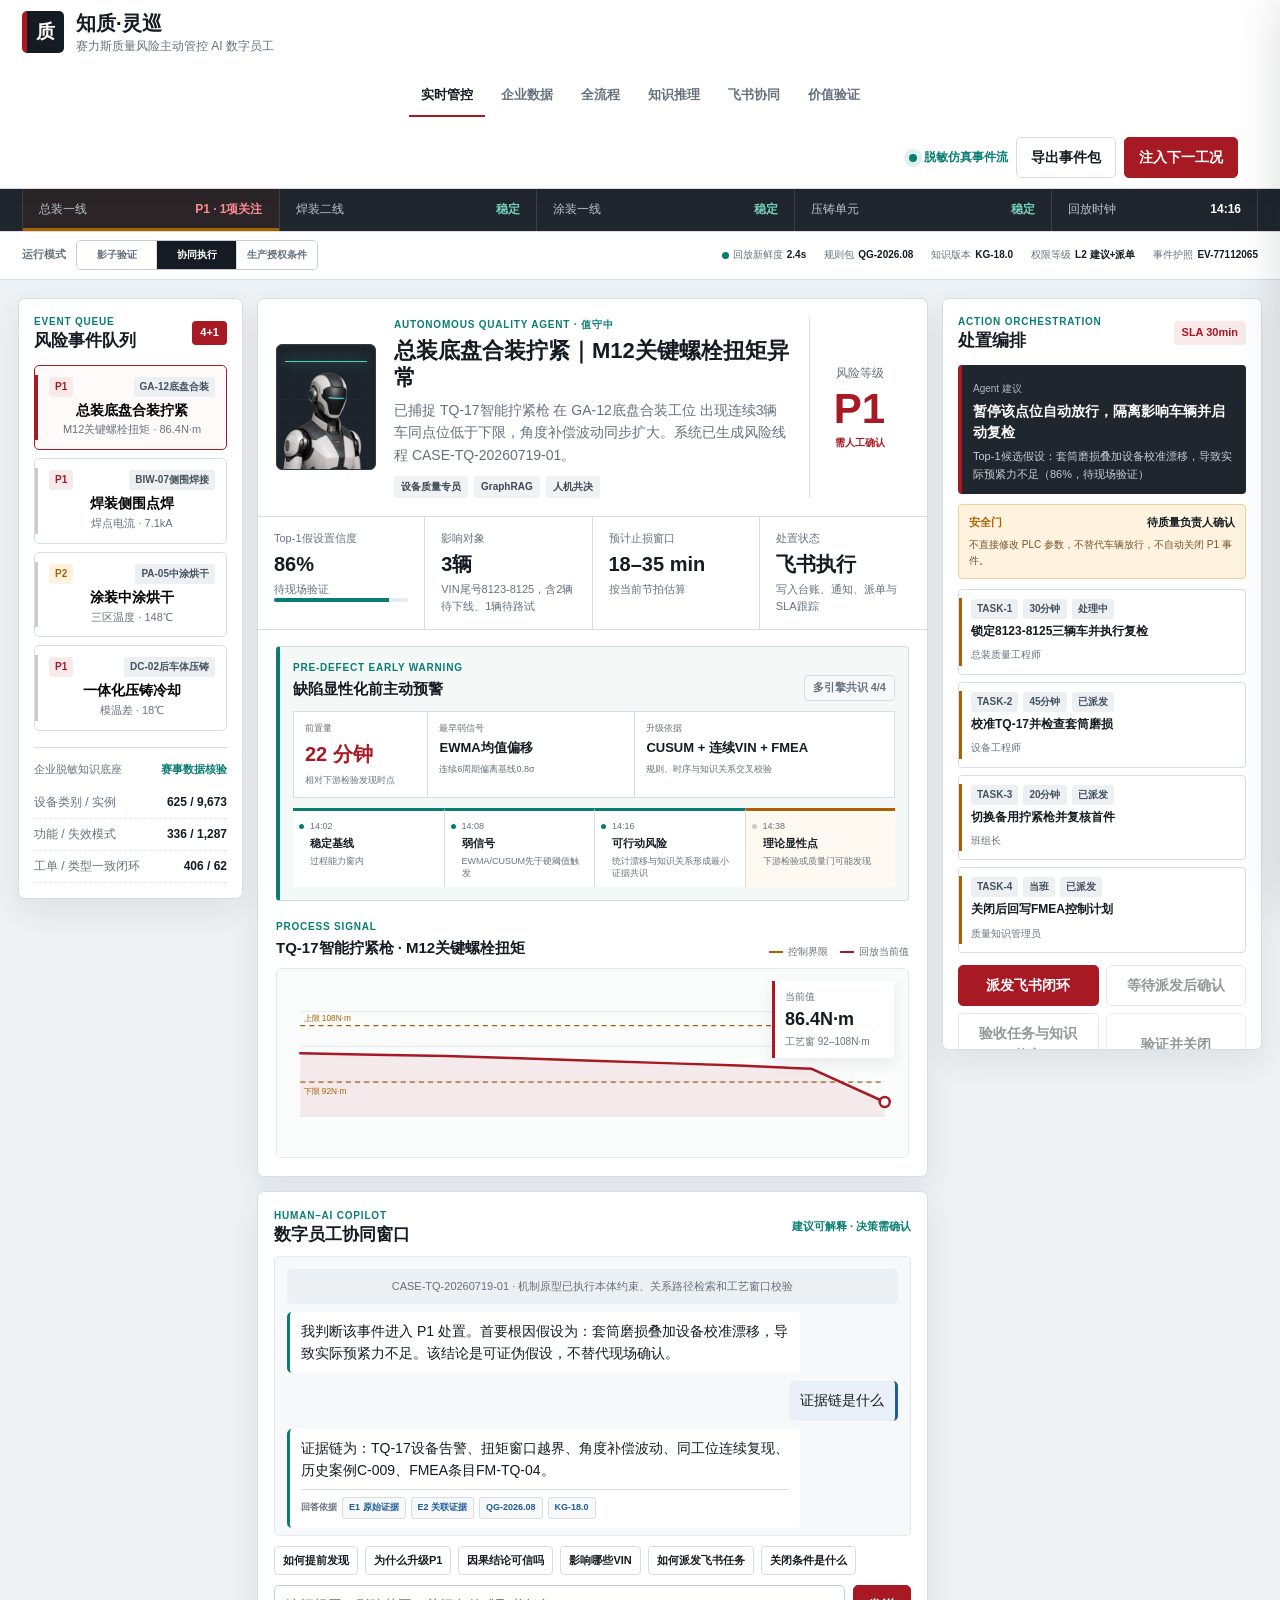
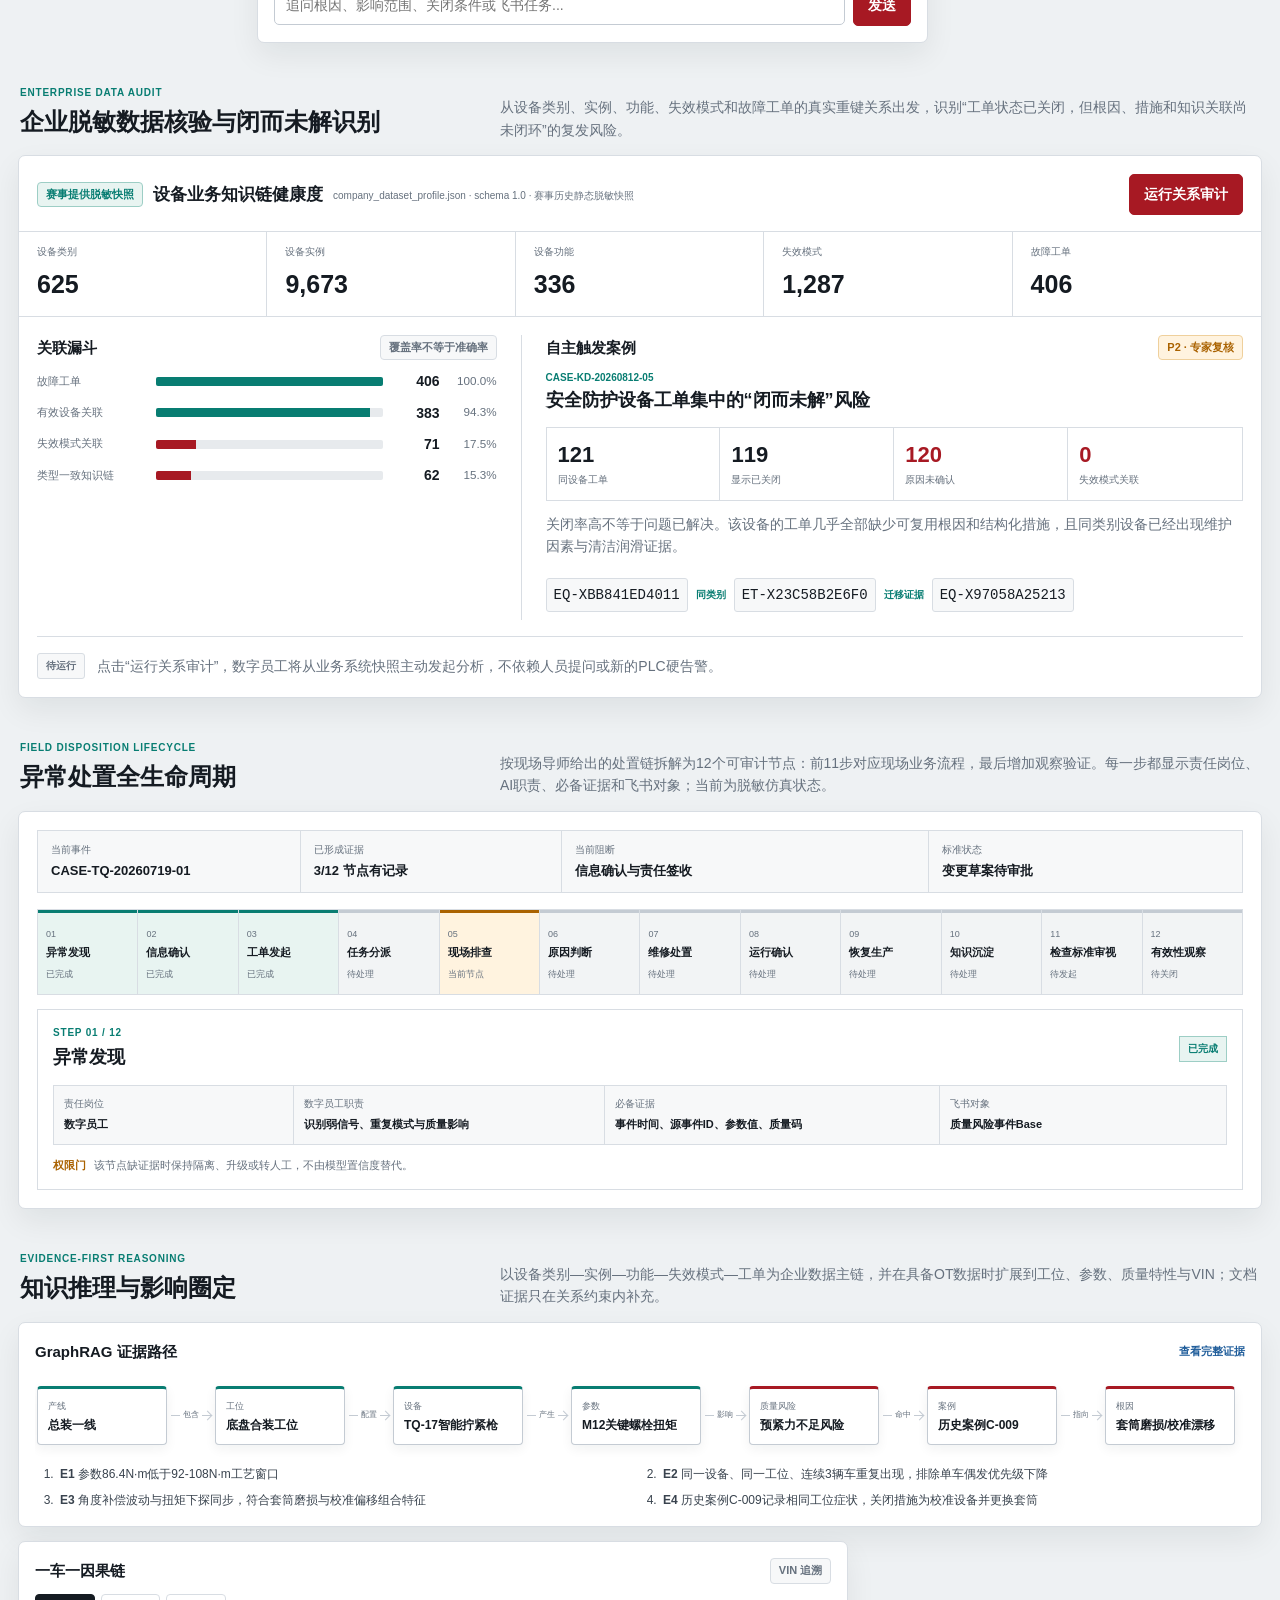
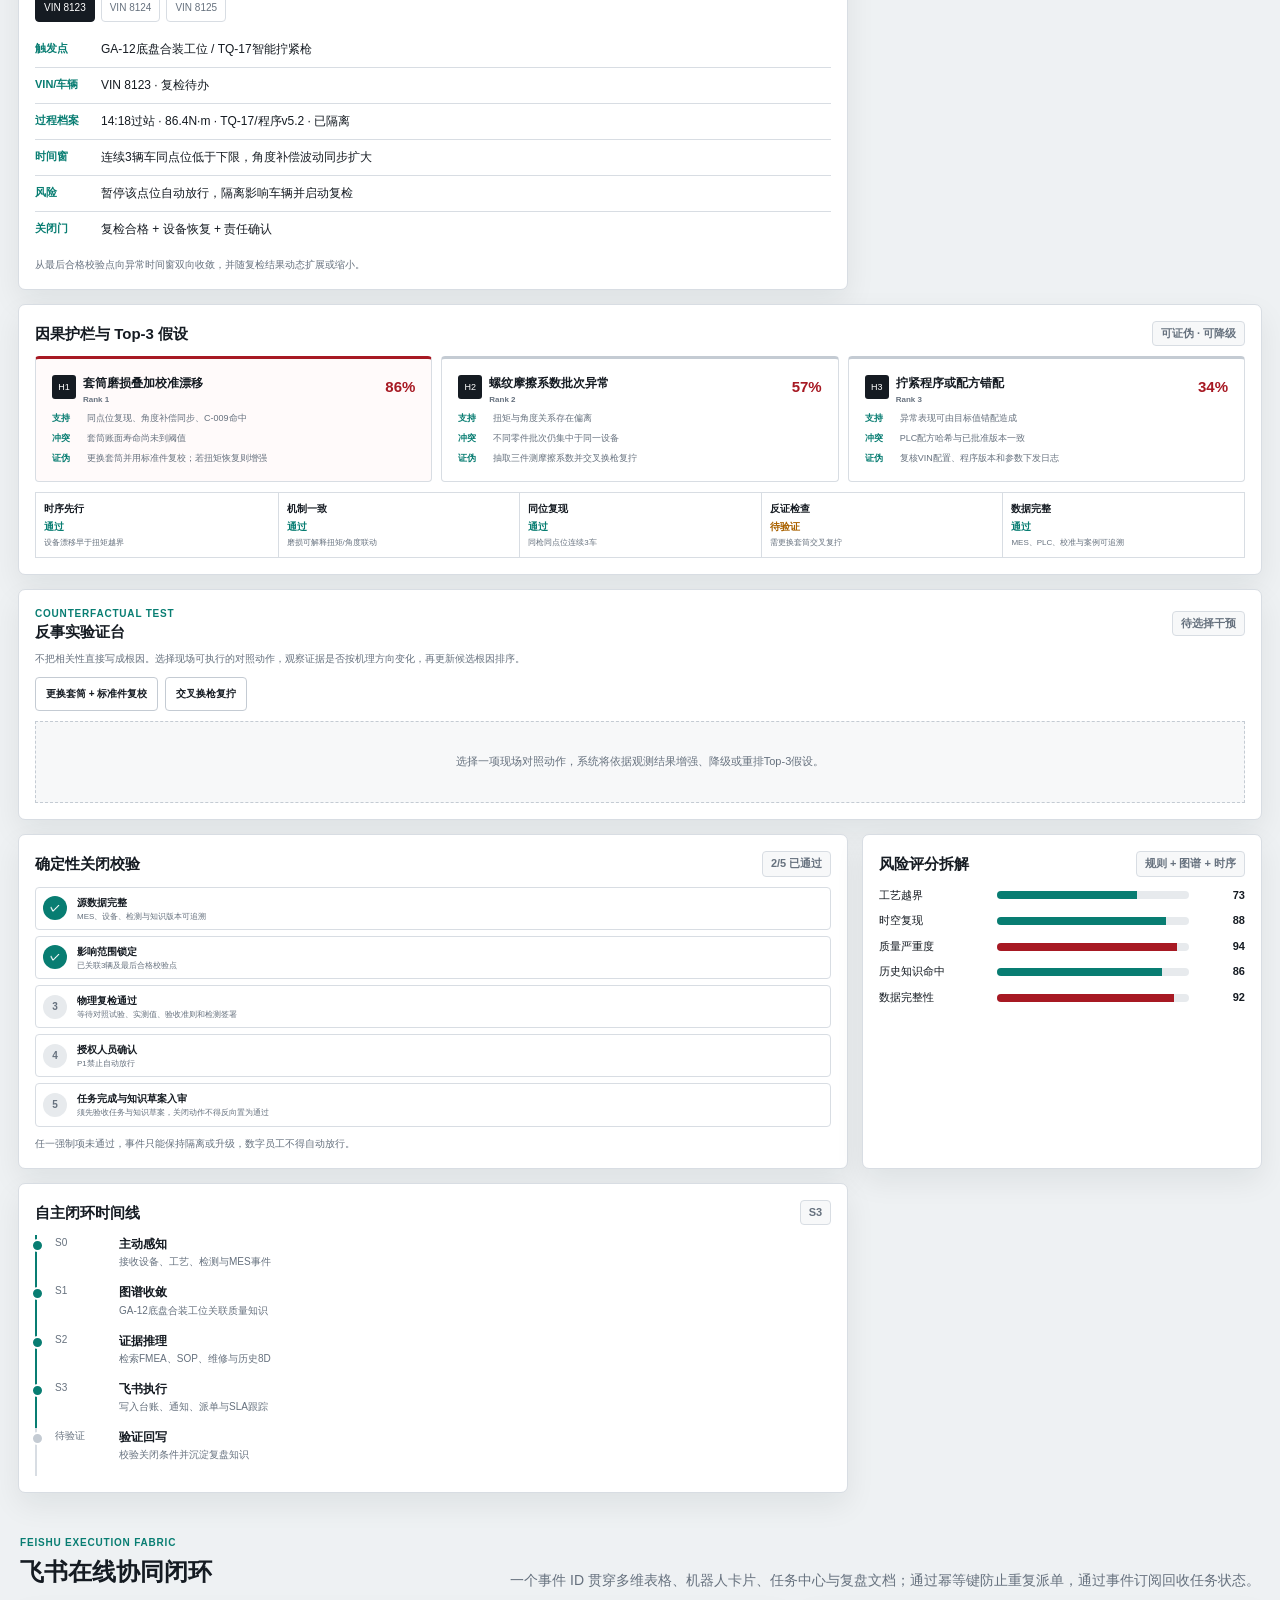
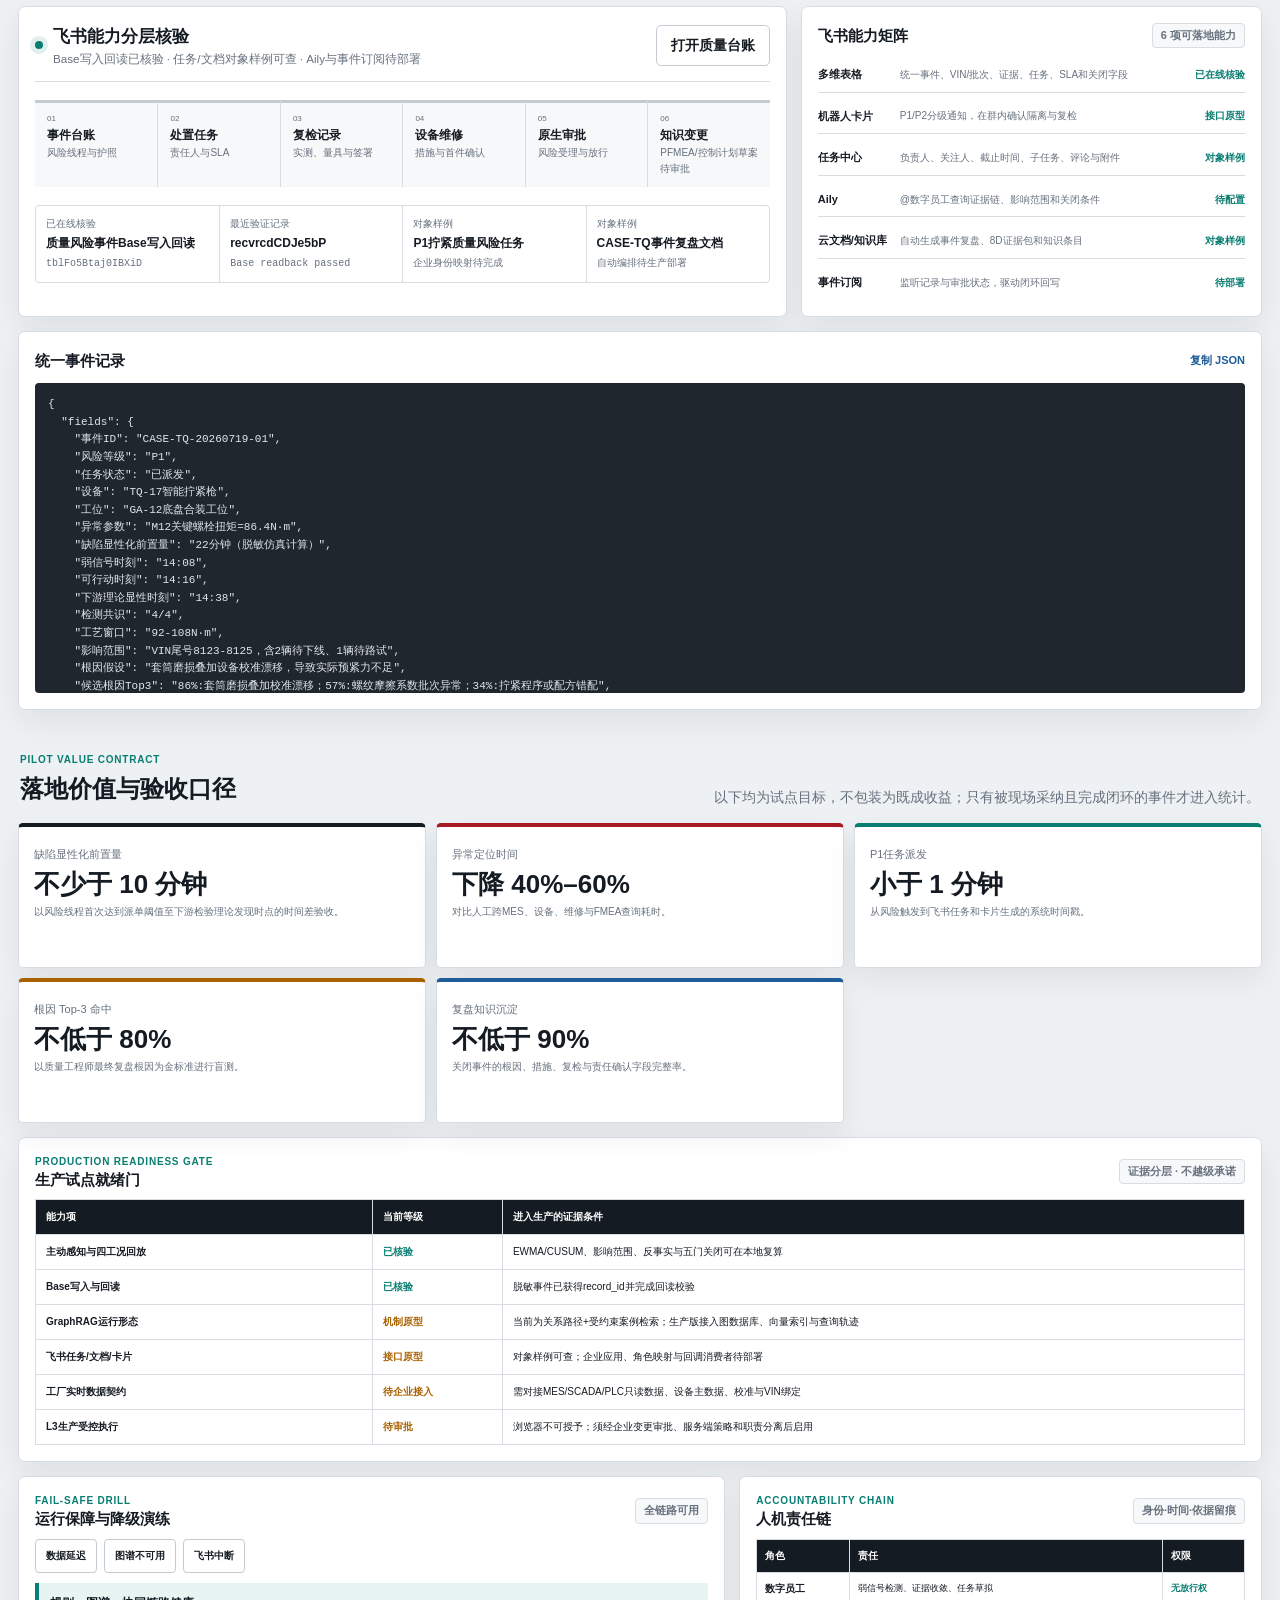
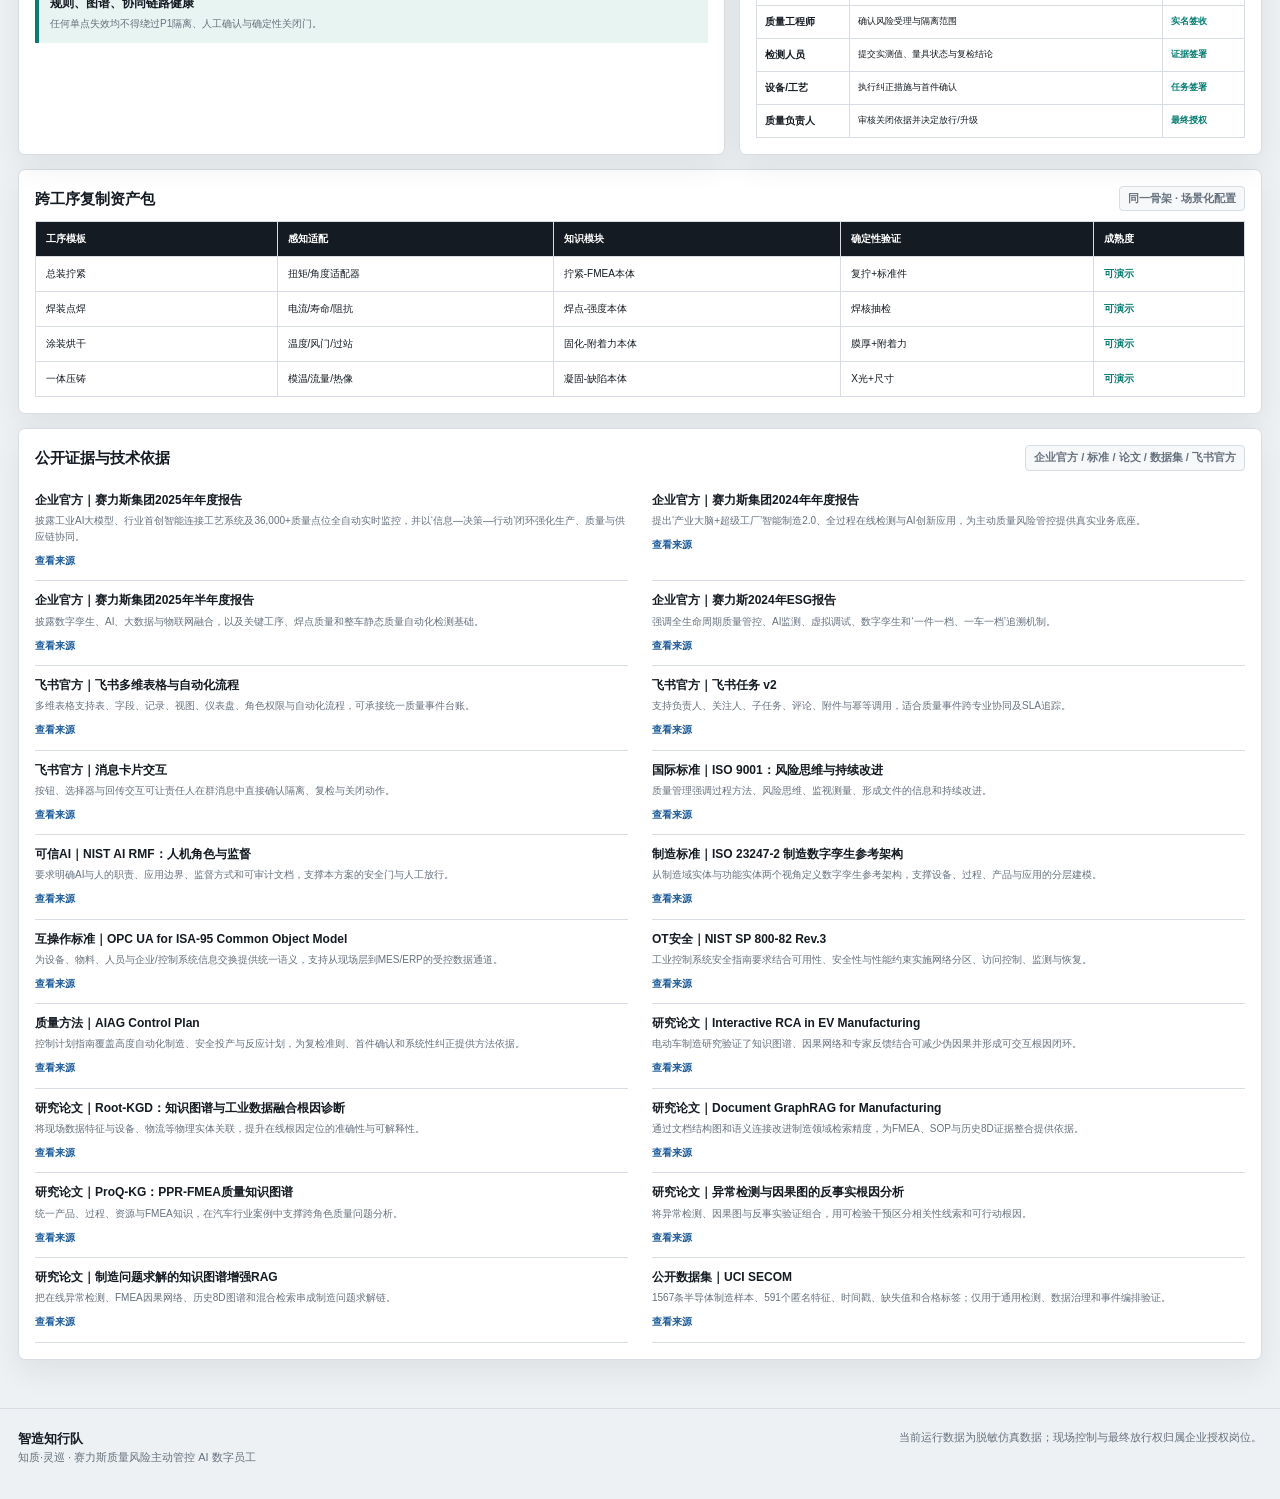
==== commit a110254b: "Complete final lifecycle and benchmark evidence" ====
--- a/app/index.html
+++ b/app/index.html
@@ -21,6 +21,7 @@
     <nav class="primary-nav" aria-label="工作台导航">
       <button class="nav-item active" data-target="command">实时管控</button>
       <button class="nav-item" data-target="dataset">企业数据</button>
+      <button class="nav-item" data-target="lifecycle">全流程</button>
       <button class="nav-item" data-target="reasoning">知识推理</button>
       <button class="nav-item" data-target="collaboration">飞书协同</button>
       <button class="nav-item" data-target="value">价值验证</button>
@@ -186,6 +187,23 @@
           </div>
         </div>
         <div id="dataAuditTrace" class="data-audit-trace" aria-live="polite"></div>
+      </article>
+    </section>
+
+    <section id="lifecycle" class="lifecycle-section anchor-section">
+      <div class="section-intro">
+        <div><span class="kicker">FIELD DISPOSITION LIFECYCLE</span><h2>异常处置全生命周期</h2></div>
+        <p>按现场导师给出的处置链拆解为12个可审计节点：前11步对应现场业务流程，最后增加观察验证。每一步都显示责任岗位、AI职责、必备证据和飞书对象；当前为脱敏仿真状态。</p>
+      </div>
+      <article class="lifecycle-console panel-shell">
+        <div class="lifecycle-summary">
+          <div><span>当前事件</span><strong id="lifecycleEvent">--</strong></div>
+          <div><span>已形成证据</span><strong id="lifecycleEvidence">--</strong></div>
+          <div><span>当前阻断</span><strong id="lifecycleBlocker">信息确认与责任签收</strong></div>
+          <div><span>标准状态</span><strong>变更草案待审批</strong></div>
+        </div>
+        <div id="lifecycleRail" class="lifecycle-rail" role="tablist" aria-label="异常处置全生命周期步骤"></div>
+        <div id="lifecycleDetail" class="lifecycle-detail" role="region" aria-live="polite"></div>
       </article>
     </section>
 
@@ -294,7 +312,7 @@
         <div id="replicationMatrix" class="replication-matrix"></div>
       </div>
       <div class="sources-panel panel-shell">
-        <div class="panel-heading compact"><h3>公开证据与技术依据</h3><span class="mini-badge">企业官方 / 标准 / 论文 / 飞书官方</span></div>
+        <div class="panel-heading compact"><h3>公开证据与技术依据</h3><span class="mini-badge">企业官方 / 标准 / 论文 / 数据集 / 飞书官方</span></div>
         <div id="sourceSupport" class="source-support"></div>
       </div>
     </section>
--- a/app/styles.css
+++ b/app/styles.css
@@ -294,7 +294,7 @@
 .audit-idle { display: flex; align-items: center; gap: 12px; color: var(--muted); }
 .audit-idle span { flex: 0 0 auto; padding: 4px 8px; color: var(--muted); background: var(--surface-soft); border: 1px solid var(--line); border-radius: 3px; font-size: 10px; font-weight: 800; }
 .audit-idle p { margin: 0; }
-.audit-steps { display: grid; grid-template-columns: repeat(4, 1fr); gap: 1px; background: var(--line); border: 1px solid var(--line); }
+.audit-steps { display: grid; grid-template-columns: repeat(7, 1fr); gap: 1px; background: var(--line); border: 1px solid var(--line); }
 .audit-step { min-height: 112px; padding: 11px; background: #f2f4f5; opacity: .45; }
 .audit-step.active { background: #fff; opacity: 1; box-shadow: inset 0 3px 0 var(--teal); }
 .audit-step b, .audit-step strong, .audit-step span { display: block; }
@@ -306,6 +306,37 @@
 .audit-decision span { color: var(--amber); font-size: 10px; font-weight: 800; }
 .audit-decision strong { margin: 2px 0; }
 .audit-decision p { margin: 0; color: #755327; font-size: 11px; }
+.lifecycle-console { padding: 18px; }
+.lifecycle-summary { display: grid; grid-template-columns: 1fr 1fr 1.4fr 1.2fr; border: 1px solid var(--line); background: var(--surface-soft); }
+.lifecycle-summary > div { padding: 11px 13px; min-width: 0; }
+.lifecycle-summary > div + div { border-left: 1px solid var(--line); }
+.lifecycle-summary span, .lifecycle-summary strong { display: block; }
+.lifecycle-summary span { color: var(--muted); font-size: 10px; }
+.lifecycle-summary strong { margin-top: 3px; font-size: 13px; overflow-wrap: anywhere; }
+.lifecycle-rail { display: grid; grid-template-columns: repeat(12, minmax(76px, 1fr)); gap: 1px; margin-top: 16px; overflow-x: auto; background: var(--line); border: 1px solid var(--line); }
+.lifecycle-node { min-height: 84px; padding: 10px 8px; text-align: left; color: var(--ink); background: #f2f4f5; border: 0; border-top: 3px solid var(--line-strong); }
+.lifecycle-node:hover, .lifecycle-node.selected { background: #fff; }
+.lifecycle-node.done { border-top-color: var(--teal); background: var(--teal-soft); }
+.lifecycle-node.current { border-top-color: var(--amber); background: var(--amber-soft); }
+.lifecycle-node small, .lifecycle-node strong, .lifecycle-node span { display: block; }
+.lifecycle-node small { color: var(--muted); font-size: 9px; }
+.lifecycle-node strong { margin-top: 3px; font-size: 11px; white-space: nowrap; }
+.lifecycle-node span { margin-top: 5px; color: var(--muted); font-size: 9px; white-space: nowrap; }
+.lifecycle-detail { margin-top: 14px; padding: 15px; border: 1px solid var(--line); background: #fff; }
+.lifecycle-detail-head { display: flex; align-items: center; justify-content: space-between; gap: 12px; }
+.lifecycle-detail-head h3 { margin: 2px 0 0; font-size: 18px; }
+.lifecycle-status { padding: 4px 8px; border: 1px solid var(--line-strong); color: var(--muted); font-size: 10px; font-weight: 800; }
+.lifecycle-status.done { color: var(--teal); background: var(--teal-soft); border-color: #9dcec5; }
+.lifecycle-detail-grid { display: grid; grid-template-columns: 1fr 1.3fr 1.4fr 1.2fr; gap: 1px; margin-top: 13px; background: var(--line); border: 1px solid var(--line); }
+.lifecycle-detail-grid > div { min-width: 0; padding: 10px; background: var(--surface-soft); }
+.lifecycle-detail-grid span, .lifecycle-detail-grid strong { display: block; }
+.lifecycle-detail-grid span { color: var(--muted); font-size: 10px; }
+.lifecycle-detail-grid strong { margin-top: 4px; font-size: 11px; overflow-wrap: anywhere; }
+.lifecycle-gate { margin: 12px 0 0; color: var(--muted); font-size: 11px; }
+.lifecycle-gate b { margin-right: 8px; color: var(--amber); }
+.inspection-fields { display: grid; grid-template-columns: auto 1fr auto 1fr; gap: 5px 8px; margin: 10px 0; padding: 9px; background: var(--surface-soft); border-left: 3px solid var(--teal); }
+.inspection-fields span { color: var(--muted); font-size: 10px; }
+.inspection-fields b { font-size: 10px; overflow-wrap: anywhere; }
 .intelligence-grid { display: grid; grid-template-columns: 1.35fr .65fr; gap: 14px; }
 .intelligence-grid article, .feishu-grid article, .sources-panel { padding: 16px; }
 .knowledge-panel { grid-column: 1 / -1; }
@@ -548,6 +579,10 @@
   .dataset-metrics > div:nth-child(3) { border-right: 0; }
   .dataset-metrics > div:nth-child(n+4) { border-top: 1px solid var(--line); }
   .audit-steps { grid-template-columns: repeat(2, 1fr); }
+  .lifecycle-summary { grid-template-columns: repeat(2, 1fr); }
+  .lifecycle-summary > div:nth-child(3) { border-left: 0; border-top: 1px solid var(--line); }
+  .lifecycle-summary > div:nth-child(4) { border-top: 1px solid var(--line); }
+  .lifecycle-detail-grid { grid-template-columns: repeat(2, 1fr); }
   .assurance-grid { grid-template-columns: minmax(0, 1fr); }
   .knowledge-panel, .record-panel { grid-column: auto; }
   .feishu-pipeline { grid-template-columns: repeat(3, 1fr); }
@@ -604,6 +639,10 @@
   .funnel-row { grid-template-columns: 90px 1fr 38px 42px; gap: 6px; }
   .audit-steps { grid-template-columns: 1fr; }
   .audit-decision { align-items: stretch; flex-direction: column; }
+  .lifecycle-summary { grid-template-columns: 1fr; }
+  .lifecycle-summary > div + div { border-left: 0; border-top: 1px solid var(--line); }
+  .lifecycle-detail-grid { grid-template-columns: 1fr; }
+  .inspection-fields { grid-template-columns: auto 1fr; }
   .live-proof { grid-template-columns: 1fr; }
   .live-proof > div + div { border-left: 0; border-top: 1px solid var(--line); }
   footer { display: block; }
